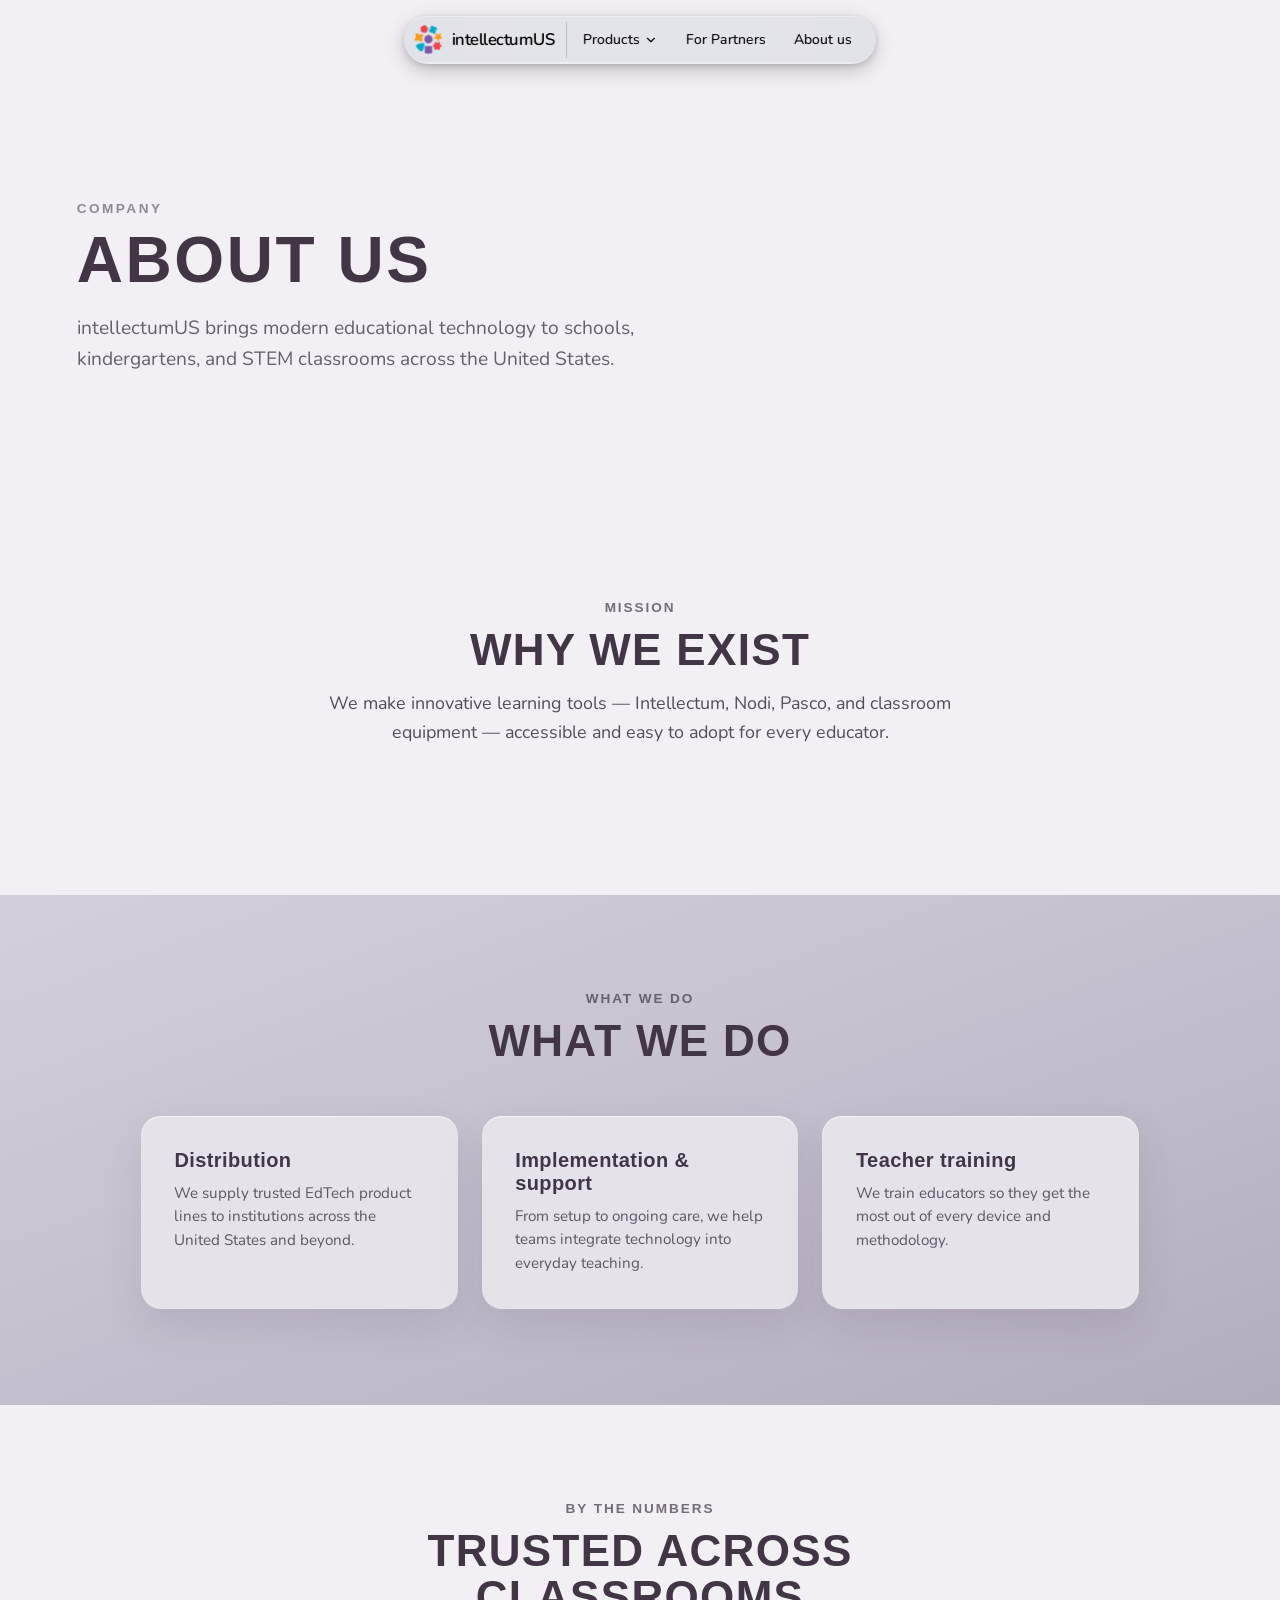
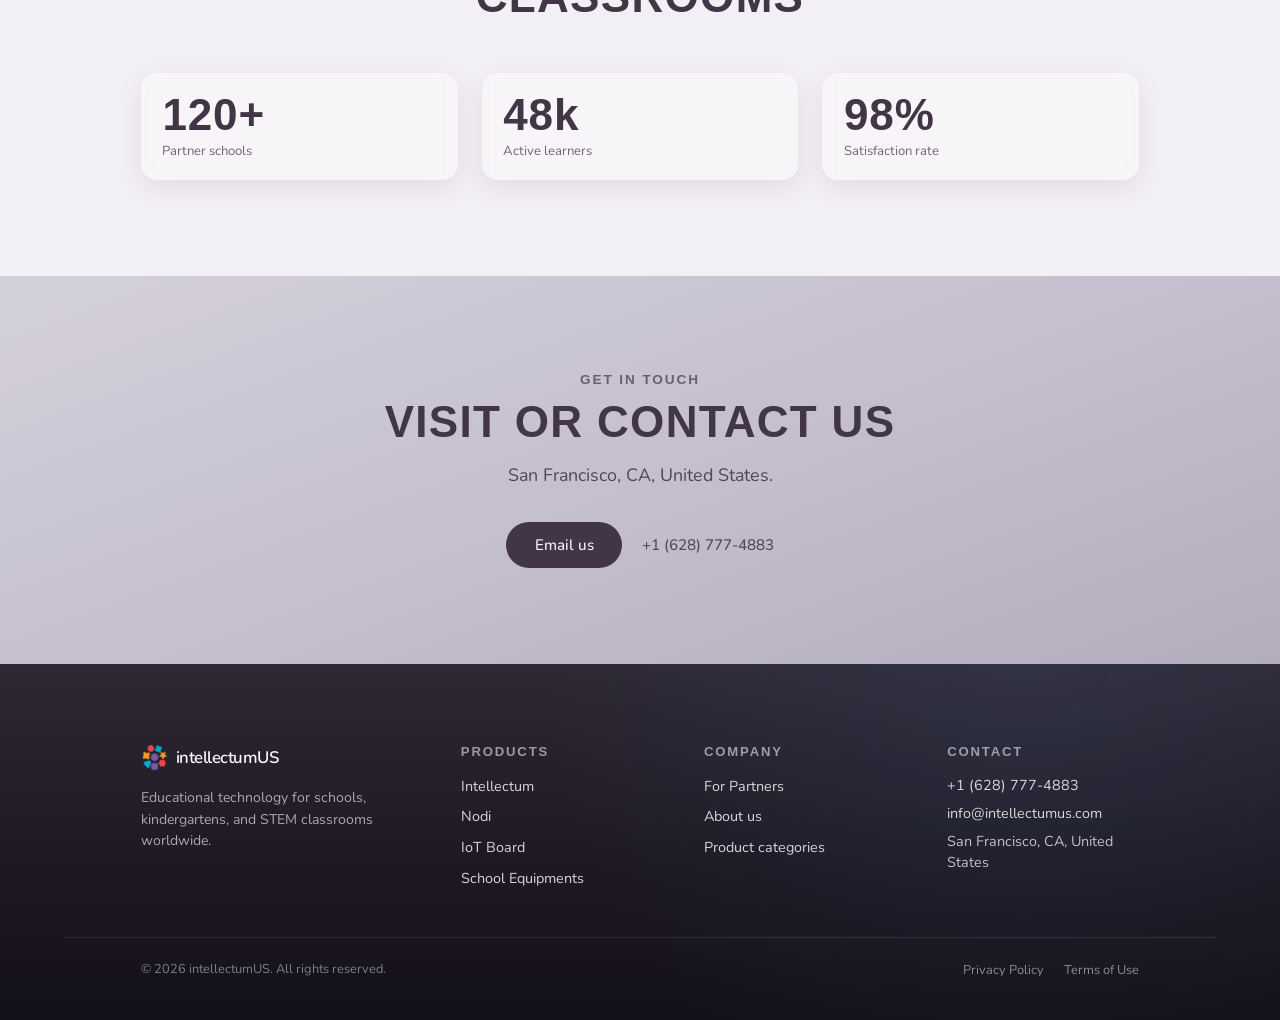
==== about.html @ 4d011e08 "Enhance navigation behavior and CSS styling across about and partners pages - Updated navigation mer" ====
﻿<!DOCTYPE html>
<html lang="en" data-page-title="page.title.about">
  <head>
    <meta charset="UTF-8" />
    <meta name="viewport" content="width=device-width, initial-scale=1.0" />
    <title>About us - intellectumUS</title>
    <meta
      name="description"
      content="About intellectumUS — our mission to bring innovative educational technology to schools, kindergartens, and STEM classrooms."
    />
    <link rel="canonical" href="https://www.intellectumus.com/about" />
    <meta property="og:type" content="website" />
    <meta property="og:title" content="About us - intellectumUS" />
    <meta property="og:url" content="https://www.intellectumus.com/about" />
    <meta
      property="og:description"
      content="About intellectumUS — our mission to bring innovative educational technology to schools, kindergartens, and STEM classrooms."
    />
    <meta property="og:site_name" content="intellectumUS" />
    <meta property="og:locale" content="en_US" />
    <meta property="og:image" content="https://intellectumus.com/assets/og/og-image.png" />
    <meta property="og:image:width" content="1200" />
    <meta property="og:image:height" content="630" />
    <meta property="og:image:alt" content="intellectumUS — Innovations in School Education" />
    <meta name="twitter:card" content="summary_large_image" />
    <meta name="twitter:title" content="About us - intellectumUS" />
    <meta
      name="twitter:description"
      content="About intellectumUS — our mission to bring innovative educational technology to schools, kindergartens, and STEM classrooms."
    />
    <meta name="twitter:image" content="https://intellectumus.com/assets/og/og-image.png" />
    <link rel="icon" href="assets/icon/intellectum-128.png" type="image/png" />
    <link rel="preconnect" href="https://fonts.googleapis.com" />
    <link rel="preconnect" href="https://fonts.gstatic.com" crossorigin />
    <link
      href="https://fonts.googleapis.com/css2?family=Poppins:ital,wght@0,400;0,500;0,600;0,700;1,500&family=Nunito:wght@400;500;600;700&family=Source+Serif+4:ital,wght@1,400;1,500&display=swap"
      rel="stylesheet"
    />
    <link rel="stylesheet" href="styles.css" />
  </head>
  <body class="bloom-page is-nav-merged">
    <div class="site-chrome" data-nav-merge="always">
      <a class="site-brand liquid-glass brand" href="/" aria-label="intellectumUS — Home">
        <span class="brand-mark" aria-hidden="true">
          <picture>
            <source srcset="assets/icon/intellectum-128.webp" type="image/webp" />
            <img src="assets/icon/intellectum-128.png" alt="" width="128" height="128" decoding="async" />
          </picture>
        </span>
        <span class="brand-text">intellectumUS</span>
      </a>
      <nav class="site-nav liquid-glass" aria-label="Site">
        <ul class="site-nav__list">
          <li class="site-nav__item site-nav__item--has-menu">
            <button
              class="site-nav__link site-nav__toggle"
              type="button"
              aria-expanded="false"
              aria-haspopup="true"
              data-scroll-href="/#bento-showcase"
            >
              <svg class="site-nav__icon" viewBox="0 0 24 24" fill="none" stroke="currentColor" stroke-width="2" stroke-linecap="round" stroke-linejoin="round" aria-hidden="true">
                <rect x="3" y="3" width="7" height="7" rx="1.5" />
                <rect x="14" y="3" width="7" height="7" rx="1.5" />
                <rect x="3" y="14" width="7" height="7" rx="1.5" />
                <rect x="14" y="14" width="7" height="7" rx="1.5" />
              </svg>
              <span data-i18n="nav.products">Products</span>
              <svg class="site-nav__caret" viewBox="0 0 24 24" fill="none" stroke="currentColor" stroke-width="2" stroke-linecap="round" stroke-linejoin="round" aria-hidden="true">
                <polyline points="6 9 12 15 18 9" />
              </svg>
            </button>
            <ul class="site-nav__dropdown liquid-glass">
              <li><a href="/#bento-showcase" data-i18n="nav.intellectum">Intellectum</a></li>
              <li><a href="/#bento-showcase" data-i18n="nav.nodi">Nodi</a></li>
              <li><a href="/#bento-showcase" data-i18n="nav.iot">IoT Board</a></li>
              <li><a href="/#bento-showcase" data-i18n="nav.equipment">School Equipments</a></li>
            </ul>
          </li>
          <li>
            <a class="site-nav__link" href="/partners" data-i18n-aria-label="nav.partners" aria-label="For Partners">
              <svg class="site-nav__icon" viewBox="0 0 24 24" fill="none" stroke="currentColor" stroke-width="2" stroke-linecap="round" stroke-linejoin="round" aria-hidden="true">
                <path d="M16 21v-2a4 4 0 0 0-8 0v2" />
                <circle cx="12" cy="7" r="4" />
                <path d="M3 21v-2a4 4 0 0 1 3-3.87" />
                <path d="M21 21v-2a4 4 0 0 0-3-3.87" />
              </svg>
              <span data-i18n="nav.partners">For Partners</span>
            </a>
          </li>
          <li>
            <a class="site-nav__link" href="/about" data-i18n-aria-label="nav.about" aria-label="About us">
              <svg class="site-nav__icon" viewBox="0 0 24 24" fill="none" stroke="currentColor" stroke-width="2" stroke-linecap="round" stroke-linejoin="round" aria-hidden="true">
                <circle cx="12" cy="12" r="9" />
                <path d="M12 16v-4" />
                <path d="M12 8h.01" />
              </svg>
              <span data-i18n="nav.about">About us</span>
            </a>
          </li>
        </ul>
      </nav>
    </div>

    <main class="inner-page">
      <section class="inner-page__hero" aria-labelledby="about-hero-title">
        <div class="inner-page__hero-inner">
          <p class="inner-page__eyebrow" data-i18n="about.hero.eyebrow">Company</p>
          <h1 class="inner-page__title" id="about-hero-title" data-i18n="about.hero.title">About us</h1>
          <p class="inner-page__lead" data-i18n="about.hero.lead">
            intellectumUS brings modern educational technology to schools, kindergartens, and
            STEM classrooms across the United States.
          </p>
        </div>
      </section>

      <section class="inner-section inner-section--mist" aria-labelledby="about-mission-title">
        <div class="inner-section__inner">
          <div class="inner-section__head">
            <p class="inner-section__eyebrow" data-i18n="about.mission.eyebrow">Mission</p>
            <h2 class="inner-section__title" id="about-mission-title" data-i18n="about.mission.title">Why we exist</h2>
            <p class="inner-section__lead" data-i18n="about.mission.lead">
              We make innovative learning tools — Intellectum, Nodi, Pasco, and classroom equipment —
              accessible and easy to adopt for every educator.
            </p>
          </div>
        </div>
      </section>

      <section class="inner-section inner-section--surface" aria-labelledby="about-do-title">
        <div class="inner-section__inner">
          <div class="inner-section__head">
            <p class="inner-section__eyebrow" data-i18n="about.do.eyebrow">What we do</p>
            <h2 class="inner-section__title" id="about-do-title" data-i18n="about.do.title">What we do</h2>
          </div>
          <div class="feature-grid">
            <article class="feature-card">
              <h3 class="feature-card__title" data-i18n="about.do.1.title">Distribution</h3>
              <p class="feature-card__text" data-i18n="about.do.1.text">
                We supply trusted EdTech product lines to institutions across the United States and beyond.
              </p>
            </article>
            <article class="feature-card">
              <h3 class="feature-card__title" data-i18n="about.do.2.title">Implementation &amp; support</h3>
              <p class="feature-card__text" data-i18n="about.do.2.text">
                From setup to ongoing care, we help teams integrate technology into everyday teaching.
              </p>
            </article>
            <article class="feature-card">
              <h3 class="feature-card__title" data-i18n="about.do.3.title">Teacher training</h3>
              <p class="feature-card__text" data-i18n="about.do.3.text">
                We train educators so they get the most out of every device and methodology.
              </p>
            </article>
          </div>
        </div>
      </section>

      <section class="inner-section inner-section--mist" aria-labelledby="about-stats-title">
        <div class="inner-section__inner">
          <div class="inner-section__head">
            <p class="inner-section__eyebrow" data-i18n="about.stats.eyebrow">By the numbers</p>
            <h2 class="inner-section__title" id="about-stats-title" data-i18n="about.stats.title">Trusted across classrooms</h2>
          </div>
          <div class="about-stats">
            <div class="land-stat">
              <span class="land-stat__value">120+</span>
              <span class="land-stat__label" data-i18n="land.teacher.stat1">Partner schools</span>
            </div>
            <div class="land-stat">
              <span class="land-stat__value">48k</span>
              <span class="land-stat__label" data-i18n="land.teacher.stat2">Active learners</span>
            </div>
            <div class="land-stat">
              <span class="land-stat__value">98%</span>
              <span class="land-stat__label" data-i18n="land.teacher.stat3">Satisfaction rate</span>
            </div>
          </div>
        </div>
      </section>

      <section class="inner-section inner-section--surface" aria-labelledby="about-contact-title">
        <div class="inner-section__inner">
          <div class="inner-cta">
            <p class="inner-section__eyebrow" data-i18n="about.contact.eyebrow">Get in touch</p>
            <h2 class="inner-section__title" id="about-contact-title" data-i18n="about.contact.title">Visit or contact us</h2>
            <p class="inner-section__lead" data-i18n="about.contact.lead">
              San Francisco, CA, United States.
            </p>
            <div class="inner-cta__actions">
              <a class="inner-cta__btn" href="mailto:info@intellectumus.com" data-i18n="about.contact.email">Email us</a>
              <a class="inner-cta__link" href="tel:+16287774883">+1 (628) 777-4883</a>
            </div>
          </div>
        </div>
      </section>
    </main>

    <footer class="site-footer" aria-labelledby="site-footer-title">
      <div class="site-footer__inner">
        <div class="site-footer__brand">
          <a class="site-footer__logo brand" href="/" aria-label="intellectumUS — Home">
            <span class="brand-mark" aria-hidden="true">
              <picture>
                <source srcset="assets/icon/intellectum-128.webp" type="image/webp" />
                <img src="assets/icon/intellectum-128.png" alt="" width="128" height="128" decoding="async" loading="lazy" />
              </picture>
            </span>
            <span class="brand-text">intellectumUS</span>
          </a>
          <p class="site-footer__tagline" data-i18n="footer.tagline">
            Educational technology for schools, kindergartens, and STEM classrooms worldwide.
          </p>
        </div>
        <nav class="site-footer__nav" aria-label="Footer products">
          <h2 class="site-footer__heading" id="site-footer-title" data-i18n="footer.products">Products</h2>
          <ul class="site-footer__list">
            <li><a href="/#bento-showcase" data-i18n="nav.intellectum">Intellectum</a></li>
            <li><a href="/#bento-showcase" data-i18n="nav.nodi">Nodi</a></li>
            <li><a href="/#bento-showcase" data-i18n="nav.iot">IoT Board</a></li>
            <li><a href="/#bento-showcase" data-i18n="nav.equipment">School Equipments</a></li>
          </ul>
        </nav>
        <nav class="site-footer__nav" aria-label="Footer company">
          <h2 class="site-footer__heading" data-i18n="footer.company">Company</h2>
          <ul class="site-footer__list">
            <li><a href="/partners" data-i18n="nav.partners">For Partners</a></li>
            <li><a href="/about" data-i18n="nav.about">About us</a></li>
            <li><a href="/#bento-showcase" data-i18n="footer.categories">Product categories</a></li>
          </ul>
        </nav>
        <div class="site-footer__contact">
          <h2 class="site-footer__heading" data-i18n="footer.contact">Contact</h2>
          <p class="site-footer__contact-line">
            <a href="tel:+16287774883">+1 (628) 777-4883</a>
          </p>
          <p class="site-footer__contact-line">
            <a href="mailto:info@intellectumus.com">info@intellectumus.com</a>
          </p>
          <p class="site-footer__contact-line" data-i18n="footer.location">
            San Francisco, CA, United States
          </p>
        </div>
      </div>
      <div class="site-footer__bar">
        <p class="site-footer__copyright" data-i18n="footer.copyright">© 2026 intellectumUS. All rights reserved.</p>
        <ul class="site-footer__legal">
          <li><a href="#" data-i18n="footer.privacy">Privacy Policy</a></li>
          <li><a href="#" data-i18n="footer.terms">Terms of Use</a></li>
        </ul>
      </div>
    </footer>

    <script defer src="js/i18n.js"></script>
    <script defer src="js/app.js"></script>
  </body>
</html>
---- styles.css ----
:root {
  /* Brand identity (from Intellectum logoguide) */
  --brand-primary: #3e4193;
  --brand-primary-600: #34376f;
  --brand-yellow: #fbbc1b;
  --brand-violet: #b56aff;
  --brand-red: #ff6a6b;
  --brand-blue: #16c0d7;
  /* Cera Round Pro / Blogger Sans are licensed; Poppins/Nunito are close web substitutes */
  --font-display: "Poppins", ui-sans-serif, system-ui, -apple-system, "Segoe UI", sans-serif;
  --font-body: "Nunito", "Poppins", ui-sans-serif, system-ui, -apple-system, "Segoe UI", sans-serif;
}

.bloom-page {
  --panel-edge-gap: clamp(2rem, 5vw, 4.5rem);
  --chrome-actions-reserve: 11rem;
  --video-overlay-strength: 0;
  --bloom-ink: #413546;
  --bloom-surface: #cac6d2;
  --bloom-mist: #f3f0f5;
  --radius: 1rem;
  --text-100: #ffffff;
  --text-80: rgba(255, 255, 255, 0.8);
  --text-60: rgba(255, 255, 255, 0.6);
  --text-50: rgba(255, 255, 255, 0.5);
  --bloom-accent: var(--brand-blue);
  --bloom-scrollbar-size: 6px;
  --bloom-scrollbar-track: rgba(255, 255, 255, 0.08);
  --bloom-scrollbar-thumb: rgba(255, 255, 255, 0.24);
  --bloom-scrollbar-thumb-hover: color-mix(in srgb, var(--bloom-accent) 55%, white);
  --bloom-scrollbar-thumb-active: color-mix(in srgb, var(--bloom-accent) 72%, white);
  --brand-logo-height: 2.25rem;
  --brand-logo-height-chrome: 1.95rem;
  --brand-logo-height-hero: 2.4rem;
  --brand-logo-height-footer: 1.7rem;
  --brand-logo-max-width: min(16rem, 52vw);

  margin: 0;
  min-height: 100vh;
  scroll-behavior: smooth;
  font-family: var(--font-body);
  font-weight: 400;
  color: var(--text-100);
  background: #000;
  overflow-x: hidden;
}

.bloom-page:has(.inner-actions) {
  --chrome-actions-reserve: 6.25rem;
}

.bloom-page:has(.inner-page) {
  --chrome-actions-reserve: 0;
}

.bloom-page *,
.bloom-page *::before,
.bloom-page *::after {
  box-sizing: border-box;
}

html.is-boot-loading .site-chrome,
html.is-boot-loading .hero-stage,
html.is-boot-loading .site-footer,
html.is-boot-loading .lead-form__select-menu {
  visibility: hidden;
}

.boot-screen {
  position: fixed;
  inset: 0;
  z-index: 10000;
  display: flex;
  flex-direction: column;
  align-items: center;
  justify-content: center;
  gap: 1.75rem;
  background: #000;
  opacity: 1;
  transition: opacity 0.4s ease;
}

.boot-screen[hidden] {
  display: none;
}

.boot-screen.is-leaving {
  opacity: 0;
}

.boot-screen__logo {
  width: auto;
  height: clamp(8.5rem, 32vw, 13rem);
  max-width: min(26rem, 92vw);
  animation: boot-logo-pulse 1.6s ease-in-out infinite;
}

.boot-screen__spinner {
  width: 38px;
  height: 38px;
  border-radius: 50%;
  border: 3px solid rgba(255, 255, 255, 0.16);
  border-top-color: var(--bloom-accent);
  animation: boot-spin 0.9s linear infinite;
}

@keyframes boot-spin {
  to {
    transform: rotate(360deg);
  }
}

@keyframes boot-logo-pulse {
  0%,
  100% {
    opacity: 0.7;
  }
  50% {
    opacity: 1;
  }
}

@media (prefers-reduced-motion: reduce) {
  .boot-screen {
    transition: none;
  }

  .boot-screen__logo,
  .boot-screen__spinner {
    animation: none;
  }
}

.hero-stage {
  position: relative;
  min-height: 100vh;
  min-height: 100dvh;
  isolation: isolate;
  background-color: #f4f4f6;
}

/* Hero visual is an art-directed <img> (video engine is disabled). Using a
   replaced element instead of a CSS background / canvas guarantees it always
   paints and lets us control framing per breakpoint via object-position. */
/* The .hero-stage wraps the whole page (legacy full-page background pattern),
   so the hero visual must be clamped to the first viewport instead of inset:0,
   otherwise object-fit:cover stretches it over the full document height and the
   product render collapses into a flat sliver. */
.hero-art {
  position: absolute;
  top: 0;
  left: 0;
  right: 0;
  height: 100vh;
  height: 100dvh;
  z-index: 0;
  display: block;
  pointer-events: none;
}

.hero-art__img {
  width: 100%;
  height: 100%;
  object-fit: cover;
  /* Keep the product cluster in the lower band; upper-left stays clear for brand lockup. */
  object-position: center bottom;
}

/* Tablet: keep the product cluster in the lower band. */
@media (min-width: 721px) and (max-width: 1023px) {
  .hero-art__img {
    object-position: center 85%;
  }
}

/* Mobile: portrait art — products in the lower band; lockup sits above. */
@media (max-width: 720px) {
  .hero-art {
    height: var(--hero-mobile-vh, 100svh);
    max-height: var(--hero-mobile-vh, 100svh);
    overflow: hidden;
  }

  .hero-stage__overlay {
    top: 0;
    left: 0;
    right: 0;
    bottom: auto;
    height: var(--hero-mobile-vh, 100svh);
    max-height: var(--hero-mobile-vh, 100svh);
  }

  .hero-art__img {
    object-position: center bottom;
  }
}

/* Video engine is disabled: hide the unused video layers and canvas so the
   <picture> is the single hero visual. */
.hero-stage .bg-video,
.hero-stage .bg-canvas {
  display: none !important;
}

/* Videos are kept off-screen and tiny so browsers (e.g. Yandex) do not
   treat them as a real player and never show a floating/PiP control.
   Their frames are painted onto .bg-canvas instead. */
.hero-stage .bg-video {
  position: absolute;
  top: 0;
  left: 0;
  width: 1px;
  height: 1px;
  opacity: 0;
  pointer-events: none;
  z-index: -1;
}

.hero-stage .bg-canvas {
  position: absolute;
  inset: 0;
  width: 100%;
  height: 100%;
  z-index: 1;
  pointer-events: none;
}


@media (hover: none) and (pointer: coarse) {
  .hero-stage .bg-video {
    inset: 0;
    width: 100%;
    height: 100%;
    object-fit: cover;
    opacity: 0;
    z-index: 1;
    transition: opacity 0.7s ease;
  }

  .hero-stage .bg-video.is-active {
    opacity: 1;
  }

  .hero-stage.is-image-background .bg-video {
    opacity: 0;
  }

  .hero-stage .bg-canvas {
    display: none;
  }
}

.hero-stage__overlay {
  position: absolute;
  inset: 0;
  z-index: 3;
  pointer-events: none;
  background: linear-gradient(
    180deg,
    rgba(4, 17, 12, calc(0.35 * var(--video-overlay-strength) / 100)) 0%,
    rgba(4, 17, 12, calc(0.12 * var(--video-overlay-strength) / 100)) 45%,
    rgba(4, 17, 12, calc(0.42 * var(--video-overlay-strength) / 100)) 100%
  );
}

/* First-screen stack: brand lockup + email CTA (bento follows below). */
.hero-intro {
  position: relative;
  z-index: 5;
}

/* ---------- Liquid glass tiers ---------- */
.liquid-glass {
  background: rgba(255, 255, 255, 0.01);
  background-blend-mode: luminosity;
  backdrop-filter: blur(4px);
  -webkit-backdrop-filter: blur(4px);
  border: none;
  box-shadow: inset 0 1px 1px rgba(255, 255, 255, 0.1);
  position: relative;
  overflow: hidden;
}

.liquid-glass::before {
  content: "";
  position: absolute;
  inset: 0;
  border-radius: inherit;
  padding: 1.4px;
  pointer-events: none;
  background: linear-gradient(
    180deg,
    rgba(255, 255, 255, 0.45) 0%,
    rgba(255, 255, 255, 0.15) 20%,
    transparent 40%,
    transparent 60%,
    rgba(255, 255, 255, 0.15) 80%,
    rgba(255, 255, 255, 0.45) 100%
  );
  -webkit-mask: linear-gradient(#000 0 0) content-box, linear-gradient(#000 0 0);
  mask: linear-gradient(#000 0 0) content-box, linear-gradient(#000 0 0);
  -webkit-mask-composite: xor;
  mask-composite: exclude;
}

.liquid-glass-strong {
  background: rgba(255, 255, 255, 0.01);
  background-blend-mode: luminosity;
  backdrop-filter: blur(50px);
  -webkit-backdrop-filter: blur(50px);
  border: none;
  box-shadow: 4px 4px 4px rgba(0, 0, 0, 0.05), inset 0 1px 1px rgba(255, 255, 255, 0.15);
  position: relative;
  overflow: hidden;
}

.liquid-glass-strong::before {
  content: "";
  position: absolute;
  inset: 0;
  border-radius: inherit;
  padding: 1.4px;
  pointer-events: none;
  background: linear-gradient(
    180deg,
    rgba(255, 255, 255, 0.5) 0%,
    rgba(255, 255, 255, 0.2) 20%,
    transparent 40%,
    transparent 60%,
    rgba(255, 255, 255, 0.2) 80%,
    rgba(255, 255, 255, 0.5) 100%
  );
  -webkit-mask: linear-gradient(#000 0 0) content-box, linear-gradient(#000 0 0);
  mask: linear-gradient(#000 0 0) content-box, linear-gradient(#000 0 0);
  -webkit-mask-composite: xor;
  mask-composite: exclude;
}

/* ---------- Layout ---------- */
.split {
  position: relative;
  z-index: 10;
  min-height: 100vh;
  min-height: 100dvh;
  box-sizing: border-box;
  display: grid;
  grid-template-columns: minmax(0, 1fr);
  /* Anchor copy to the upper band: the product render fills the lower 2/3 of
     the art, so keeping text/CTAs up top in the empty left zone avoids overlap. */
  align-items: start;
  gap: clamp(1rem, 4vw, 3rem);
  padding: clamp(5rem, 12vh, 8rem) var(--panel-edge-gap) calc(var(--panel-edge-gap) + 1rem);
}

/* Soft readability wash on the text side. The product render lives in the
   lower band of the image while the headline sits over the empty upper-left,
   so the wash stays light and fades out early to keep the products visible. */
.split::before {
  content: "";
  position: absolute;
  inset: 0;
  z-index: -1;
  pointer-events: none;
  background: linear-gradient(
    108deg,
    rgba(255, 255, 255, 0.18) 0%,
    rgba(255, 255, 255, 0.06) 24%,
    rgba(255, 255, 255, 0) 46%
  );
}

.hero-copy {
  grid-column: 1;
  align-self: start;
  min-width: 0;
  max-width: min(46rem, 56%);
  display: flex;
  flex-direction: column;
  gap: clamp(1.25rem, 3vh, 2.25rem);
  max-width: 44rem;
  min-width: 0;
}

.hero-brand {
  display: flex;
  align-items: center;
  gap: clamp(0.85rem, 2vw, 1.5rem);
}

.hero-brand__mark {
  flex: 0 0 auto;
  width: clamp(3.5rem, 7vw, 6.5rem);
  height: clamp(3.5rem, 7vw, 6.5rem);
  object-fit: contain;
}

.hero-brand__text {
  display: flex;
  flex-direction: column;
  gap: clamp(0.35rem, 1vh, 0.65rem);
  min-width: 0;
}

.hero-brand__name {
  margin: 0;
  padding: 0;
  font-family: var(--font-display);
  font-size: clamp(2.4rem, 5.5vw, 4.5rem);
  font-weight: 700;
  line-height: 1.02;
  letter-spacing: -0.02em;
  color: var(--hero-text-color, var(--brand-primary));
  text-wrap: balance;
  overflow-wrap: break-word;
  user-select: text;
}

.hero-brand__tagline {
  display: flex;
  flex-wrap: wrap;
  align-items: center;
  gap: 0.35em;
  margin: 0;
  padding: 0;
  font-family: var(--font-display);
  font-size: clamp(0.95rem, 1.6vw, 1.35rem);
  font-weight: 500;
  line-height: 1.35;
  letter-spacing: 0.01em;
  color: color-mix(in srgb, var(--hero-text-color, var(--brand-primary)) 72%, #ffffff);
}

.hero-brand__rule {
  flex: 0 0 auto;
  width: clamp(1.25rem, 2.5vw, 1.75rem);
  height: 2px;
  border-radius: 999px;
  background: color-mix(in srgb, var(--hero-text-color, var(--brand-primary)) 55%, transparent);
}

.split-headline {
  margin: 0;
  padding: 0;
  font-family: var(--font-display);
  font-size: clamp(2.25rem, 5.2vw, 4.25rem);
  font-weight: 700;
  line-height: 1.04;
  letter-spacing: -0.01em;
  color: var(--hero-text-color, #16183c);
  text-wrap: balance;
  overflow-wrap: break-word;
  user-select: text;
  text-shadow: 0 2px 18px color-mix(in srgb, #ffffff 55%, transparent);
}

.split-headline__line {
  display: block;
}

.hero-cta {
  display: flex;
  flex-wrap: wrap;
  gap: clamp(0.65rem, 1.5vw, 1rem);
}

.hero-btn {
  display: inline-flex;
  align-items: center;
  justify-content: center;
  min-height: 3rem;
  padding: 0.85rem 1.85rem;
  border-radius: 999px;
  font-family: var(--font-display);
  font-size: clamp(0.9rem, 1.1vw, 1rem);
  font-weight: 600;
  line-height: 1;
  text-decoration: none;
  white-space: nowrap;
  cursor: pointer;
  transition:
    transform 0.2s ease,
    background-color 0.2s ease,
    color 0.2s ease,
    box-shadow 0.2s ease;
}

.hero-btn--solid {
  background: var(--brand-primary);
  color: #fff;
  border: 1px solid var(--brand-primary);
  box-shadow: 0 14px 28px -16px var(--brand-primary);
}

.hero-btn--solid:hover {
  background: var(--brand-primary-600);
  border-color: var(--brand-primary-600);
  transform: translateY(-1px);
}

.hero-btn--ghost {
  background: rgba(255, 255, 255, 0.55);
  color: var(--brand-primary);
  border: 1px solid var(--brand-primary);
  backdrop-filter: blur(6px);
  -webkit-backdrop-filter: blur(6px);
}

.hero-btn--ghost:hover {
  background: #fff;
  transform: translateY(-1px);
}

/* ---------- Email CTA strip (below hero) ----------
   The lead form was lifted out of the hero into a full-width band so the hero
   text zone is no longer shared with the product render. */
.visually-hidden {
  position: absolute;
  width: 1px;
  height: 1px;
  padding: 0;
  margin: -1px;
  overflow: hidden;
  clip: rect(0, 0, 0, 0);
  white-space: nowrap;
  border: 0;
}

.email-cta {
  position: relative;
  z-index: 5;
  padding: clamp(1.75rem, 4.5vw, 3rem) var(--panel-edge-gap);
  background: linear-gradient(
    118deg,
    var(--brand-primary) 0%,
    var(--brand-primary-600, #2f3270) 58%,
    color-mix(in srgb, var(--brand-primary) 70%, #6f72d6) 100%
  );
}

.email-cta__inner {
  /* field tokens normally provided by .lead-form — set them directly so the
     band keeps a clean horizontal layout (the .lead-form class forces a column
     flow and clipping). */
  --lead-field-text: #16183c;
  --lead-field-placeholder: #707689;
  --lead-field-focus: var(--brand-yellow);
  color-scheme: light;
  accent-color: var(--brand-primary);
  max-width: 74rem;
  margin: 0 auto;
  padding: 0;
  display: flex;
  flex-direction: row;
  flex-wrap: wrap;
  align-items: center;
  justify-content: space-between;
  gap: clamp(1.1rem, 3.5vw, 2.75rem);
  overflow: visible;
}

.email-cta__copy {
  flex: 1 1 20rem;
  min-width: 0;
  color: #fff;
}

.email-cta__title {
  margin: 0 0 0.35rem;
  font-family: var(--font-display);
  font-size: clamp(1.35rem, 2.6vw, 2rem);
  font-weight: 700;
  line-height: 1.12;
  color: #fff;
}

.email-cta__lead {
  margin: 0;
  max-width: 42rem;
  font-size: clamp(0.92rem, 1.4vw, 1.05rem);
  line-height: 1.45;
  color: rgba(255, 255, 255, 0.85);
}

.email-cta__form {
  flex: 0 1 30rem;
  min-width: min(100%, 17rem);
  display: flex;
  align-items: stretch;
  gap: 0.6rem;
}

/* Honeypot field: hidden from users, used to catch bots. */
.lead-form__hp {
  position: absolute;
  left: -9999px;
  width: 1px;
  height: 1px;
  opacity: 0;
  pointer-events: none;
}

.email-cta__field {
  flex: 1 1 auto;
  min-width: 0;
}

.email-cta .lead-form__control {
  background: #fff;
  border: 1.5px solid rgba(255, 255, 255, 0.9);
  box-shadow: inset 0 1px 2px rgba(0, 0, 0, 0.06);
}

.email-cta .lead-form__control:focus-within {
  border-color: var(--brand-yellow);
  box-shadow: 0 0 0 3px color-mix(in srgb, var(--brand-yellow) 45%, transparent);
}

.email-cta .lead-form__field input {
  padding: 0.82rem 1.1rem;
}

.email-cta .lead-form__submit {
  width: auto;
  flex: 0 0 auto;
  white-space: nowrap;
  padding: 0.82rem 1.6rem;
  background: var(--brand-yellow);
  border-color: var(--brand-yellow);
  color: #16183c;
}

.email-cta .lead-form__submit:hover {
  background: #ffca3f;
  border-color: #ffca3f;
}

@media (max-width: 560px) {
  .email-cta__form {
    flex-direction: column;
    flex-basis: 100%;
    width: 100%;
  }

  .email-cta .lead-form__submit {
    width: 100%;
  }
}

.hero-panel {
  grid-column: 2;
  justify-self: end;
  align-self: start;
}

.hero-panel.left-content {
  width: 100%;
  max-width: 100%;
}

/* Tablet: narrower form column, slightly smaller headline so nothing collides
   with the centered product render. */
@media (min-width: 721px) and (max-width: 1023px) {
  .split {
    grid-template-columns: minmax(0, 1fr);
    gap: clamp(1rem, 3vw, 2rem);
    padding-top: clamp(5.5rem, 12vh, 7.5rem);
  }

  .hero-copy {
    max-width: min(32rem, 64%);
  }

  .hero-brand__name {
    font-size: clamp(2rem, 4.6vw, 3.25rem);
  }
}

.left-content {
  --left-glass-blur: 50px;
  --left-glass-backdrop-filter: blur(90px) saturate(212%) contrast(129%);
  --left-glass-shadow: 15;
  --panel-tint-color: #1a264c;
  --panel-dim-strength: 10;
  --lead-field-opacity: 64;
  --panel-text-color: #000000;
  --text-100: var(--panel-text-color);
  --text-80: color-mix(in srgb, var(--panel-text-color) 80%, transparent);
  --text-60: color-mix(in srgb, var(--panel-text-color) 60%, transparent);
  --text-50: color-mix(in srgb, var(--panel-text-color) 50%, transparent);
  position: relative;
  z-index: 2;
  flex: 0 0 auto;
  width: min(42vw, 32rem);
  max-width: min(42vw, 32rem);
  min-width: 0;
  display: flex;
  flex-direction: column;
  height: fit-content;
  max-height: calc(100dvh - 2 * var(--panel-edge-gap));
  overflow: hidden;
  border-radius: 1.5rem;
  padding: clamp(0.85rem, 3cqw, 1.75rem);
  color: var(--text-100);
  container-type: inline-size;
  container-name: bloom-panel;
  --lead-inline-pad: 0.2rem;
  --bloom-scrollbar-track: color-mix(in srgb, var(--panel-text-color) 7%, transparent);
  --bloom-scrollbar-thumb: color-mix(
    in srgb,
    var(--panel-text-color) 32%,
    rgba(255, 255, 255, 0.52)
  );
  --bloom-scrollbar-thumb-hover: color-mix(
    in srgb,
    var(--bloom-accent) 48%,
    var(--panel-text-color) 52%
  );
  --bloom-scrollbar-thumb-active: color-mix(
    in srgb,
    var(--bloom-accent) 62%,
    var(--panel-text-color) 38%
  );
}

.left-content svg {
  color: inherit;
}

.left-content.liquid-glass {
  backdrop-filter: var(--left-glass-backdrop-filter);
  -webkit-backdrop-filter: var(--left-glass-backdrop-filter);
  background: color-mix(
    in srgb,
    var(--panel-tint-color) calc(var(--panel-dim-strength) / 100 * 52%),
    transparent
  );
  background-blend-mode: normal;
  box-shadow:
    0 calc(var(--left-glass-shadow) * 0.4px) calc(var(--left-glass-shadow) * 1.25px)
      rgba(0, 0, 0, calc(0.12 + var(--left-glass-shadow) * 0.006)),
    0 calc(var(--left-glass-shadow) * 0.12px) calc(var(--left-glass-shadow) * 0.45px)
      rgba(0, 0, 0, calc(0.08 + var(--left-glass-shadow) * 0.004)),
    inset 0 1px 1px rgba(255, 255, 255, 0.1);
}

.left-content.liquid-glass::after {
  content: "";
  position: absolute;
  inset: 0;
  border-radius: inherit;
  pointer-events: none;
  z-index: 0;
  background: color-mix(
    in srgb,
    var(--panel-tint-color) calc(var(--panel-dim-strength) / 100 * 22%),
    transparent
  );
}

.left-content.liquid-glass > * {
  position: relative;
  z-index: 1;
}

.glass-tuner {
  margin-top: auto;
  flex: 1 1 auto;
  min-height: 0;
  max-width: 100%;
  padding: 0.65rem 0.85rem;
  border-radius: 1rem;
  display: flex;
  flex-direction: column;
  gap: 0.45rem;
  overflow-y: auto;
}

.glass-tuner__control {
  min-width: 0;
}

.glass-tuner__label {
  display: block;
  margin-bottom: 0.3rem;
  font-size: clamp(0.62rem, 2.5cqw, 0.72rem);
  font-weight: 500;
  letter-spacing: 0.06em;
  text-transform: uppercase;
  color: var(--text-60);
  overflow-wrap: anywhere;
}

.glass-tuner__row {
  display: flex;
  align-items: center;
  gap: 0.65rem;
}

.glass-tuner__range {
  flex: 1;
  min-width: 0;
  height: 4px;
  appearance: none;
  -webkit-appearance: none;
  border-radius: 999px;
  background: rgba(255, 255, 255, 0.2);
  cursor: pointer;
}

.glass-tuner__range::-webkit-slider-thumb {
  width: 14px;
  height: 14px;
  appearance: none;
  -webkit-appearance: none;
  border: 0;
  border-radius: 50%;
  background: var(--text-100);
  box-shadow: 0 0 0 2px rgba(255, 255, 255, 0.25);
}

.glass-tuner__range::-moz-range-thumb {
  width: 14px;
  height: 14px;
  border: 0;
  border-radius: 50%;
  background: var(--text-100);
  box-shadow: 0 0 0 2px rgba(255, 255, 255, 0.25);
}

.glass-tuner__value {
  flex: 0 0 auto;
  min-width: 2.5rem;
  font-size: clamp(0.7rem, 2.8cqw, 0.8rem);
  font-variant-numeric: tabular-nums;
  color: var(--text-80);
  text-align: right;
}

.glass-tuner__save {
  align-self: flex-start;
  padding: 0.4rem 0.75rem;
  border: 0;
  border-radius: 999px;
  background: rgba(255, 255, 255, 0.12);
  color: var(--text-100);
  font-family: inherit;
  font-size: 0.72rem;
  font-weight: 500;
  letter-spacing: 0.04em;
  cursor: pointer;
  transition: background 0.2s ease, transform 0.2s ease;
}

.glass-tuner__save:hover {
  background: rgba(255, 255, 255, 0.2);
}

.glass-tuner__save.is-saved {
  background: rgba(120, 220, 160, 0.35);
}

.glass-tuner__select {
  width: 100%;
  padding: 0.45rem 0.55rem;
  border: 1px solid rgba(255, 255, 255, 0.2);
  border-radius: 0.5rem;
  background: rgba(0, 0, 0, 0.2);
  color: inherit;
  font-family: inherit;
  font-size: 0.8rem;
  cursor: pointer;
}

.glass-tuner__color-input {
  width: 2.5rem;
  height: 2.5rem;
  flex-shrink: 0;
  padding: 0;
  border: 0;
  border-radius: 0.5rem;
  background: transparent;
  cursor: pointer;
}

.glass-tuner__color-input::-webkit-color-swatch-wrapper {
  padding: 0;
}

.glass-tuner__color-input::-webkit-color-swatch {
  border: 1px solid rgba(255, 255, 255, 0.35);
  border-radius: 0.4rem;
}

.glass-tuner__hex {
  flex: 1;
  min-width: 0;
  padding: 0.4rem 0.55rem;
  border: 1px solid rgba(255, 255, 255, 0.2);
  border-radius: 0.5rem;
  background: rgba(0, 0, 0, 0.2);
  color: var(--text-100);
  font-family: inherit;
  font-size: 0.8rem;
  font-variant-numeric: tabular-nums;
  text-transform: uppercase;
}

.glass-tuner__hex:focus,
.glass-tuner__hex:focus-visible,
.glass-tuner__hex:active {
  outline: none;
  border-color: #ff8a2a;
  box-shadow: 0 0 0 2px rgba(255, 138, 42, 0.28);
}

/* ---------- Top nav ---------- */
.brand {
  display: inline-flex;
  align-items: center;
  gap: 0.5rem;
  min-width: 0;
  text-decoration: none;
  color: var(--text-100);
}

.brand-mark {
  width: auto;
  height: auto;
  flex-shrink: 0;
  display: inline-flex;
  align-items: center;
  justify-content: flex-start;
}

.brand-mark svg,
.brand-mark img {
  width: auto;
  height: var(--brand-logo-height);
  max-width: var(--brand-logo-max-width);
  display: block;
}

.brand-mark picture,
.hero-brand picture {
  display: contents;
}

.brand-text {
  display: inline-block;
  font-size: clamp(1.05rem, 5cqw, 1.35rem);
  font-weight: 600;
  letter-spacing: -0.03em;
  white-space: nowrap;
}

.menu-pill {
  display: inline-flex;
  align-items: center;
  gap: 0.5rem;
  flex-shrink: 0;
  padding: 0.5rem 0.85rem;
  border-radius: 999px;
  color: var(--text-100);
  font-size: clamp(0.8rem, 3.5cqw, 0.95rem);
  cursor: pointer;
  transition: transform 0.2s ease;
}

.menu-pill svg {
  width: 18px;
  height: 18px;
}

.nav-menu-wrap {
  position: relative;
  z-index: 1;
  flex-shrink: 0;
}

.nav-menu {
  position: absolute;
  top: calc(100% + 0.5rem);
  right: 0;
  z-index: 50;
  pointer-events: auto;
  display: flex;
  flex-direction: column;
  gap: 0.65rem;
  min-width: min(17.5rem, calc(100vw - 2rem));
  max-width: min(22rem, calc(100vw - 2rem));
  min-height: 0;
  padding: 0.85rem;
  border-radius: 1rem;
  box-shadow: 0 12px 40px rgba(0, 0, 0, 0.35);
}

.nav-menu.liquid-glass {
  /* Stronger panel to separate from busy background */
  backdrop-filter: blur(34px) saturate(150%) contrast(112%);
  -webkit-backdrop-filter: blur(34px) saturate(150%) contrast(112%);
  background: rgba(30, 42, 74, 0.82);
  border: 1px solid rgba(214, 231, 255, 0.34);
  color: #eef5ff;
}

.nav-menu.liquid-glass::after {
  content: "";
  position: absolute;
  inset: 0;
  border-radius: inherit;
  pointer-events: none;
  z-index: 0;
  background: linear-gradient(
    180deg,
    rgba(255, 255, 255, 0.1) 0%,
    rgba(6, 12, 28, 0.34) 100%
  );
}

.nav-menu.liquid-glass > * {
  position: relative;
  z-index: 1;
}

.nav-menu[hidden] {
  display: none;
}

.nav-menu__bar {
  display: flex;
  justify-content: flex-end;
  flex-shrink: 0;
  margin: -0.15rem -0.15rem 0;
}

.nav-menu__close {
  display: inline-flex;
  align-items: center;
  justify-content: center;
  width: 2rem;
  height: 2rem;
  padding: 0;
  border: none;
  border-radius: 999px;
  background: rgba(255, 255, 255, 0.1);
  color: inherit;
  cursor: pointer;
  transition: background-color 0.2s ease;
}

.nav-menu__close svg {
  width: 1.05rem;
  height: 1.05rem;
}

.nav-menu__close:hover {
  background: rgba(255, 255, 255, 0.18);
}

.nav-menu__cta {
  width: 100%;
  justify-content: center;
}

.nav-menu__tuner {
  display: flex;
  flex-direction: column;
  gap: 0.5rem;
  padding-top: 0.35rem;
  border-top: 1px solid rgba(255, 255, 255, 0.12);
}

.nav-menu .glass-tuner {
  margin-top: 0;
  flex: 0 0 auto;
  max-height: none;
  overflow: visible;
  padding: 0.5rem 0 0;
  border-radius: 0;
  border-top: 1px solid rgba(255, 255, 255, 0.12);
  background: transparent;
  box-shadow: none;
}

.nav-menu .glass-tuner__label {
  color: rgba(231, 241, 255, 0.86);
}

.nav-menu .glass-tuner__value {
  color: rgba(238, 246, 255, 0.9);
}

.nav-menu .glass-tuner__select,
.nav-menu .glass-tuner__hex {
  background: rgba(8, 14, 34, 0.42);
  border-color: rgba(214, 231, 255, 0.28);
}

.nav-menu .glass-tuner::before {
  display: none;
}

/* ---------- Site scrollbars (panel + form overlays) ---------- */
.left-content .lead-form__body,
.left-content .glass-tuner,
.lead-form__select-menu .lead-form__select-list {
  overscroll-behavior: contain;
  -webkit-overflow-scrolling: touch;
  scrollbar-gutter: stable;
  scrollbar-width: thin;
  scrollbar-color: var(--bloom-scrollbar-thumb) var(--bloom-scrollbar-track);
}

.left-content .lead-form__body::-webkit-scrollbar,
.left-content .glass-tuner::-webkit-scrollbar,
.lead-form__select-menu .lead-form__select-list::-webkit-scrollbar {
  width: var(--bloom-scrollbar-size);
  height: var(--bloom-scrollbar-size);
}

.left-content .lead-form__body::-webkit-scrollbar-track,
.left-content .glass-tuner::-webkit-scrollbar-track,
.lead-form__select-menu .lead-form__select-list::-webkit-scrollbar-track {
  background: var(--bloom-scrollbar-track);
  border-radius: 999px;
  margin: 3px 0;
}

.left-content .lead-form__body::-webkit-scrollbar-thumb,
.left-content .glass-tuner::-webkit-scrollbar-thumb,
.lead-form__select-menu .lead-form__select-list::-webkit-scrollbar-thumb {
  background: linear-gradient(
    180deg,
    color-mix(in srgb, var(--bloom-scrollbar-thumb) 88%, white) 0%,
    var(--bloom-scrollbar-thumb) 100%
  );
  border-radius: 999px;
  border: 1px solid color-mix(in srgb, var(--bloom-scrollbar-thumb) 55%, white);
  box-shadow: inset 0 1px 0 rgba(255, 255, 255, 0.35);
}

.left-content .lead-form__body::-webkit-scrollbar-thumb:hover,
.left-content .glass-tuner::-webkit-scrollbar-thumb:hover,
.lead-form__select-menu .lead-form__select-list::-webkit-scrollbar-thumb:hover {
  background: var(--bloom-scrollbar-thumb-hover);
  border-color: color-mix(in srgb, var(--bloom-scrollbar-thumb-hover) 60%, white);
}

.left-content .lead-form__body::-webkit-scrollbar-thumb:active,
.left-content .glass-tuner::-webkit-scrollbar-thumb:active,
.lead-form__select-menu .lead-form__select-list::-webkit-scrollbar-thumb:active {
  background: var(--bloom-scrollbar-thumb-active);
}

.left-content .lead-form__body::-webkit-scrollbar-corner,
.left-content .glass-tuner::-webkit-scrollbar-corner,
.lead-form__select-menu .lead-form__select-list::-webkit-scrollbar-corner {
  background: transparent;
}

/* ---------- Lead form ---------- */
.lead-form {
  --lead-field-text: var(--text-100);
  --lead-field-placeholder: var(--text-50);
  --lead-field-glow: rgba(255, 255, 255, 0.55);
  --lead-field-glow-ring: rgba(255, 255, 255, 0.28);
  --lead-field-glow-halo: rgba(255, 255, 255, 0.14);
  --lead-field-focus: var(--brand-blue);
  --lead-field-focus-ring: color-mix(in srgb, var(--brand-blue) 55%, transparent);
  --lead-field-focus-halo: color-mix(in srgb, var(--brand-blue) 38%, transparent);
  --lead-field-glass-blur: 5px;
  --lead-select-menu-blur: 30px;
  --lead-select-menu-bg: color-mix(in srgb, var(--panel-tint-color, #cac6d2) 16%, rgba(255, 255, 255, 0.97));
  --lead-select-menu-text: var(--panel-text-color, #343232);
  margin-top: 0.6rem;
  padding: 0.15rem var(--lead-inline-pad) 0;
  display: flex;
  flex-direction: column;
  gap: 0.65rem;
  flex: 1 1 auto;
  min-height: 0;
  overflow: hidden;
  color-scheme: light;
  accent-color: var(--lead-field-focus);
}

.lead-form h1.lead-form__title {
  margin: 0;
  font-size: clamp(1.8rem, 7.2cqw, 2.5rem);
  line-height: 0.96;
  letter-spacing: -0.04em;
  color: var(--text-100);
}

.lead-form__lead {
  margin: 0;
  color: var(--text-80);
  font-size: clamp(0.82rem, 3.1cqw, 0.95rem);
  line-height: 1.5;
}

.lead-form__body {
  display: flex;
  flex-direction: column;
  gap: 0.7rem;
  flex: 1 1 auto;
  min-height: 0;
  overflow-y: auto;
}

.lead-form__grid {
  display: grid;
  grid-template-columns: 1fr 1fr;
  gap: 0.7rem;
}

.lead-form__field {
  display: block;
}

.lead-form__reason legend {
  flex: 1 1 100%;
  font-size: 0.78rem;
  font-weight: 600;
  color: color-mix(in srgb, var(--text-100) 86%, #eaf2ff 14%);
}

.lead-form__control {
  display: block;
  border-radius: 999px;
  transition: box-shadow 0.2s ease, border-color 0.2s ease, transform 0.2s ease;
}

.lead-form__control--area {
  border-radius: 1rem;
}

.lead-form__field--select {
  position: relative;
  z-index: 0;
}

.lead-form__select-label {
  display: block;
}

.lead-form__field--select:has(.lead-form__select.is-open) {
  z-index: 35;
}

.lead-form__control.liquid-glass > .lead-form__select {
  position: relative;
  z-index: 1;
  display: block;
  width: 100%;
}

.lead-form__select {
  display: block;
  width: 100%;
}

.lead-form__select-trigger {
  display: flex;
  align-items: center;
  justify-content: space-between;
  gap: 0.5rem;
  width: 100%;
  border: 0;
  border-radius: inherit;
  background: transparent;
  color: var(--lead-field-text);
  font-family: inherit;
  font-size: 0.92rem;
  padding: 0.62rem 0.85rem;
  padding-right: 2.2rem;
  cursor: pointer;
  text-align: left;
  box-sizing: border-box;
  position: relative;
  z-index: 1;
}

.lead-form__select-value {
  min-width: 0;
  overflow: hidden;
  text-overflow: ellipsis;
  white-space: nowrap;
}

.lead-form__select-caret {
  position: absolute;
  right: 0.85rem;
  top: 50%;
  transform: translateY(-50%);
  flex-shrink: 0;
  width: 14px;
  height: 14px;
  opacity: 0.75;
  pointer-events: none;
  transition: transform 0.2s ease;
}

.lead-form__select.is-open .lead-form__select-caret {
  transform: translateY(-50%) rotate(180deg);
}

.lead-form__select-menu[hidden] {
  display: none !important;
}

.lead-form__select-menu {
  position: fixed;
  top: 0;
  left: 0;
  width: auto;
  right: auto;
  z-index: 10000;
  display: flex;
  flex-direction: column;
  gap: 0.35rem;
  margin: 0;
  padding: 0.4rem;
  border-radius: 1rem;
  color: var(--lead-select-menu-text);
  max-height: min(16rem, 44vh);
  overflow: hidden;
  isolation: isolate;
  backdrop-filter: blur(var(--lead-select-menu-blur)) saturate(118%);
  -webkit-backdrop-filter: blur(var(--lead-select-menu-blur)) saturate(118%);
  background-color: var(--lead-select-menu-bg);
  background-image: linear-gradient(
    180deg,
    rgba(255, 255, 255, 0.55) 0%,
    rgba(255, 255, 255, 0.2) 100%
  );
  border: 1.5px solid var(--lead-field-glow);
  box-shadow:
    inset 0 1px 2px rgba(255, 255, 255, 0.65),
    0 0 0 1px var(--lead-field-glow-ring),
    0 12px 28px rgba(0, 0, 0, 0.14);
  opacity: 0;
  visibility: hidden;
  pointer-events: none;
  transform: translateY(-0.35rem) scale(0.98);
  transform-origin: top center;
  transition:
    opacity 0.2s ease,
    transform 0.2s ease,
    visibility 0.2s ease;
}

.lead-form__select-menu.is-menu-open {
  position: fixed !important;
  margin: 0 !important;
  inset: auto;
}

.lead-form__select-menu:not([hidden]) {
  opacity: 1;
  visibility: visible;
  pointer-events: auto;
  transform: translateY(0) scale(1);
}

.lead-form__field--select.is-select-open .lead-form__control.liquid-glass,
.lead-form__field--select:has(.lead-form__select.is-open) .lead-form__control.liquid-glass {
  border-color: color-mix(in srgb, var(--lead-field-focus) 78%, white);
  box-shadow:
    inset 0 1px 1px rgba(255, 255, 255, 0.16),
    0 0 0 1px var(--lead-field-focus-ring),
    0 0 16px var(--lead-field-focus-halo);
}

.lead-form:has(.lead-form__select.is-open),
.lead-form:has(.lead-form__field--select.is-select-open) {
  position: relative;
  z-index: 40;
}

.lead-form__select-search {
  flex-shrink: 0;
  width: 100%;
  border: 1px solid color-mix(in srgb, var(--lead-field-glow-ring) 65%, transparent);
  border-radius: 0.65rem;
  background: rgba(255, 255, 255, 0.72);
  color: var(--lead-select-menu-text);
  font-family: inherit;
  font-size: 0.88rem;
  padding: 0.5rem 0.7rem;
  box-sizing: border-box;
}

.lead-form__select-search::placeholder {
  color: var(--lead-field-placeholder);
}

.lead-form__select-search:focus {
  outline: none;
  border-color: color-mix(in srgb, var(--lead-field-focus) 70%, white);
  box-shadow: 0 0 0 2px var(--lead-field-focus-ring);
}

.lead-form__select-search::-webkit-search-cancel-button {
  -webkit-appearance: none;
  width: 0.9rem;
  height: 0.9rem;
  margin-left: 0.25rem;
  border-radius: 50%;
  cursor: pointer;
  background: color-mix(in srgb, var(--lead-select-menu-text) 22%, transparent)
    url("data:image/svg+xml,%3Csvg xmlns='http://www.w3.org/2000/svg' viewBox='0 0 24 24' fill='none' stroke='%23413546' stroke-width='2.25' stroke-linecap='round'%3E%3Cpath d='M18 6L6 18M6 6l12 12'/%3E%3C/svg%3E")
    center / 0.55rem no-repeat;
  transition: background-color 0.15s ease, transform 0.15s ease;
}

.lead-form__select-search::-webkit-search-cancel-button:hover {
  background-color: color-mix(in srgb, var(--lead-field-focus) 28%, rgba(255, 255, 255, 0.88));
  transform: scale(1.05);
}

.lead-form__select-list {
  flex: 1 1 auto;
  min-height: 0;
  margin: 0;
  padding: 0;
  list-style: none;
  overflow-x: hidden;
  overflow-y: auto;
}

.lead-form__select-list li {
  position: relative;
  z-index: 1;
  padding: 0.52rem 0.75rem;
  border-radius: 0.65rem;
  font-size: 0.88rem;
  font-weight: 500;
  color: var(--lead-select-menu-text);
  cursor: pointer;
  transition: background-color 0.15s ease, color 0.15s ease;
}

.lead-form__select-list li[hidden] {
  display: none;
}

.lead-form__select-list li:hover,
.lead-form__select-list li[aria-selected="true"] {
  background: color-mix(in srgb, var(--lead-field-focus) 24%, rgba(255, 255, 255, 0.88));
  color: var(--lead-select-menu-text);
}

.lead-form__select-list li:focus-visible {
  outline: 2px solid var(--lead-field-focus-ring);
  outline-offset: 1px;
}

.lead-form__select-empty {
  margin: 0;
  padding: 0.45rem 0.7rem 0.55rem;
  font-size: 0.82rem;
  font-weight: 500;
  color: var(--lead-field-placeholder);
  text-align: center;
  letter-spacing: 0.01em;
}

.lead-form__select-native {
  position: absolute;
  width: 1px;
  height: 1px;
  margin: -1px;
  padding: 0;
  border: 0;
  clip: rect(0, 0, 0, 0);
  overflow: hidden;
  white-space: nowrap;
}

.lead-form__control.liquid-glass {
  background: rgba(255, 255, 255, calc(0.01 + var(--lead-field-opacity) * 0.0008));
  backdrop-filter: blur(var(--lead-field-glass-blur)) saturate(112%);
  -webkit-backdrop-filter: blur(var(--lead-field-glass-blur)) saturate(112%);
  border: 1.5px solid var(--lead-field-glow);
  box-shadow:
    inset 0 1px 1px rgba(255, 255, 255, 0.22),
    0 0 0 1px var(--lead-field-glow-ring),
    0 0 14px var(--lead-field-glow-halo);
}

.lead-form__control.liquid-glass::before {
  opacity: 0.5;
}

.lead-form__control.liquid-glass:focus-within {
  border-color: color-mix(in srgb, var(--lead-field-focus) 78%, white);
  box-shadow:
    inset 0 1px 1px rgba(255, 255, 255, 0.16),
    0 0 0 1px var(--lead-field-focus-ring),
    0 0 16px var(--lead-field-focus-halo);
}

.lead-form__field input,
.lead-form__field textarea {
  display: block;
  width: 100%;
  border: 0;
  border-radius: inherit;
  background: transparent;
  color: var(--lead-field-text);
  font-family: inherit;
  font-size: 0.92rem;
  padding: 0.62rem 0.85rem;
  box-sizing: border-box;
  transition: color 0.2s ease;
  backdrop-filter: none;
  -webkit-backdrop-filter: none;
  box-shadow: none;
}

.lead-form__field textarea {
  min-height: 5.4rem;
  resize: vertical;
}

.lead-form__field input::placeholder,
.lead-form__field textarea::placeholder {
  color: var(--lead-field-placeholder);
}

.lead-form__field input:focus,
.lead-form__field textarea:focus,
.lead-form__select-trigger:focus-visible {
  outline: none;
}

.lead-form__reason {
  margin: 0;
  padding: 0;
  border: 0;
  display: flex;
  flex-wrap: wrap;
  align-items: center;
  gap: 0.55rem 0.85rem;
}

.lead-form__reason label {
  display: inline-flex;
  align-items: center;
  gap: 0.35rem;
  font-size: 0.84rem;
  color: var(--text-80);
  white-space: nowrap;
}

.lead-form__reason input[type="radio"] {
  accent-color: color-mix(in srgb, var(--panel-text-color) 42%, #8cd4ff);
}

.lead-form__actions {
  flex-shrink: 0;
  width: 100%;
  box-sizing: border-box;
  margin: 0;
  padding: 0.7rem var(--lead-inline-pad) 0.1rem;
  position: relative;
  z-index: 1;
}

.lead-form__submit {
  width: 100%;
  border: 1px solid var(--brand-primary);
  border-radius: 999px;
  background: var(--brand-primary);
  color: #fff;
  font-family: inherit;
  font-size: 0.92rem;
  font-weight: 600;
  padding: 0.72rem 0.95rem;
  cursor: pointer;
  transition: background-color 0.2s ease, border-color 0.2s ease, color 0.2s ease, box-shadow 0.2s ease;
}

.lead-form__submit:hover {
  background: var(--brand-primary-600);
  border-color: var(--brand-primary-600);
}

.lead-form__submit:active:not(.is-error) {
  transform: translateY(1px);
}

.lead-form__toast {
  position: fixed;
  z-index: 10000;
  display: inline-flex;
  align-items: center;
  gap: 0.65rem;
  padding: 0.7rem 1rem 0.7rem 0.72rem;
  border-radius: 14px;
  font-family: inherit;
  font-size: 0.875rem;
  font-weight: 600;
  line-height: 1.3;
  color: #20243a;
  background: rgba(255, 255, 255, 0.82);
  -webkit-backdrop-filter: blur(18px) saturate(150%);
  backdrop-filter: blur(18px) saturate(150%);
  border: 1px solid rgba(255, 255, 255, 0.7);
  box-shadow:
    0 22px 48px -18px rgba(31, 38, 73, 0.4),
    0 8px 18px -10px rgba(31, 38, 73, 0.25),
    inset 0 1px 0 rgba(255, 255, 255, 0.6);
  opacity: 0;
  pointer-events: none;
  transform: translateY(-8px) scale(0.97);
  transform-origin: top center;
  transition:
    opacity 0.35s cubic-bezier(0.22, 1, 0.36, 1),
    transform 0.35s cubic-bezier(0.22, 1, 0.36, 1);
  max-width: min(92vw, 23rem);
}

.lead-form__toast.is-visible {
  opacity: 1;
  transform: translateY(0) scale(1);
}

.lead-form__toast-icon {
  flex: 0 0 auto;
  display: inline-grid;
  place-items: center;
  width: 1.55rem;
  height: 1.55rem;
  font-size: 0.82rem;
  font-weight: 800;
  border-radius: 999px;
  color: #ffffff;
  background: linear-gradient(135deg, #34d399, #059669);
  box-shadow: 0 3px 10px -2px rgba(5, 150, 105, 0.55);
}

.lead-form__toast-text {
  white-space: normal;
}

.lead-form__toast--error {
  color: #20243a;
}

.lead-form__toast--error .lead-form__toast-icon {
  background: linear-gradient(135deg, #fb7185, #e11d48);
  box-shadow: 0 3px 10px -2px rgba(225, 29, 72, 0.55);
}

@media (prefers-color-scheme: dark) {
  .lead-form__toast {
    color: #f3f4f8;
    background: rgba(28, 30, 44, 0.82);
    border-color: rgba(255, 255, 255, 0.12);
    box-shadow:
      0 22px 48px -18px rgba(0, 0, 0, 0.6),
      0 8px 18px -10px rgba(0, 0, 0, 0.45),
      inset 0 1px 0 rgba(255, 255, 255, 0.08);
  }

  .lead-form__toast--error {
    color: #f3f4f8;
  }
}

@keyframes lead-form-submit-shake {
  0%,
  100% {
    transform: translateX(0);
  }

  12% {
    transform: translateX(-6px);
  }

  24% {
    transform: translateX(5px);
  }

  36% {
    transform: translateX(-4px);
  }

  48% {
    transform: translateX(4px);
  }

  60% {
    transform: translateX(-2px);
  }

  72% {
    transform: translateX(2px);
  }

  84% {
    transform: translateX(-1px);
  }
}

@keyframes lead-form-submit-error-flash {
  0%,
  100% {
    background-color: #0a0a0a;
    border-color: #0a0a0a;
    box-shadow: none;
  }

  20%,
  55% {
    background-color: #2a1212;
    border-color: #e04a4a;
    box-shadow: inset 0 0 0 2px rgba(224, 74, 74, 0.45);
  }
}

.lead-form__submit.is-error {
  animation:
    lead-form-submit-shake 0.62s cubic-bezier(0.36, 0.07, 0.19, 0.97),
    lead-form-submit-error-flash 0.62s ease-in-out;
}

@media (max-width: 720px) {
  .lead-form__grid {
    grid-template-columns: 1fr;
  }
}

.left-content h1 {
  margin: 0;
  max-width: 100%;
  font-size: clamp(1.35rem, 9cqw, 2.75rem);
  line-height: 1.08;
  font-weight: 500;
  letter-spacing: -0.05em;
  color: var(--text-100);
  overflow-wrap: anywhere;
  word-break: break-word;
}

.bloom-page h1 em,
.bloom-page h2 em,
.bloom-page h3 em {
  font-family: "Source Serif 4", Georgia, serif;
  font-style: italic;
  font-weight: 500;
  color: var(--text-80);
}

.cta {
  display: inline-flex;
  align-items: center;
  justify-content: center;
  gap: 0.5rem;
  max-width: 100%;
  padding: 0.6rem 0.6rem 0.6rem 1.1rem;
  border-radius: 999px;
  color: var(--text-100);
  font-size: clamp(0.8rem, 3.8cqw, 1rem);
  font-weight: 500;
  cursor: pointer;
  transition: transform 0.2s ease;
}

.dl-circle {
  width: 1.75rem;
  height: 1.75rem;
  border-radius: 999px;
  background: rgba(255, 255, 255, 0.15);
  display: inline-flex;
  align-items: center;
  justify-content: center;
}

.dl-circle svg {
  width: 16px;
  height: 16px;
}

/* ---------- Site chrome: brand (left) + nav (center), merge on scroll ---------- */
.site-chrome {
  --panel-tint-color: #cac6d2;
  --panel-dim-strength: 16;
  --left-glass-shadow: 20;
  --left-glass-backdrop-filter: blur(18px) saturate(132%) contrast(109%);
  --panel-text-color: #413546;
  --site-chrome-bar-min-height: 3rem;
  --site-chrome-pad-y: 0.4rem;
  position: fixed;
  top: 1rem;
  left: 0;
  right: 0;
  z-index: 100;
  display: flex;
  justify-content: center;
  align-items: center;
  gap: 0.5rem;
  padding: 0;
  pointer-events: none;
  transition:
    gap 0.4s ease,
    padding 0.4s ease,
    box-shadow 0.4s ease,
    background 0.4s ease,
    transform 0.4s ease,
    width 0.4s ease;
}

.site-chrome > * {
  pointer-events: auto;
}

/* Hero state: brand (left) + nav (center) in one row, actions reserved on the right */
.bloom-page:not(.is-nav-merged) .site-chrome {
  display: grid;
  grid-template-columns: auto 1fr;
  align-items: center;
  gap: 0.5rem;
  padding-left: var(--panel-edge-gap);
  padding-right: calc(var(--chrome-actions-reserve) + var(--panel-edge-gap));
}

.bloom-page:not(.is-nav-merged) .site-brand {
  position: static;
  top: auto;
  left: auto;
  grid-column: 1;
  justify-self: start;
}

.bloom-page:not(.is-nav-merged) .site-nav {
  grid-column: 2;
  justify-self: center;
  width: max-content;
  max-width: 100%;
  min-width: 0;
}

/* Merged state: one shared glass bar (chrome), brand + nav inside */
.bloom-page.is-nav-merged .site-chrome {
  left: 50%;
  right: auto;
  width: max-content;
  max-width: calc(100vw - 2rem);
  transform: translateX(-50%);
  gap: 0;
  padding: 0.35rem 0.5rem 0.35rem 0.35rem;
  border-radius: 999px;
  overflow: visible;
  flex-wrap: nowrap;
  background: color-mix(
    in srgb,
    var(--panel-tint-color) calc(var(--panel-dim-strength) / 100 * 52%),
    transparent
  );
  backdrop-filter: var(--left-glass-backdrop-filter);
  -webkit-backdrop-filter: var(--left-glass-backdrop-filter);
  box-shadow:
    0 calc(var(--left-glass-shadow) * 0.4px) calc(var(--left-glass-shadow) * 1.25px)
      rgba(0, 0, 0, calc(0.12 + var(--left-glass-shadow) * 0.006)),
    0 calc(var(--left-glass-shadow) * 0.12px) calc(var(--left-glass-shadow) * 0.45px)
      rgba(0, 0, 0, calc(0.08 + var(--left-glass-shadow) * 0.004)),
    inset 0 1px 1px rgba(255, 255, 255, 0.1);
  transition:
    box-shadow 0.4s ease,
    background 0.4s ease,
    padding 0.4s ease,
    gap 0.4s ease;
}

.bloom-page.is-nav-merged .site-chrome::before {
  content: "";
  position: absolute;
  inset: 0;
  border-radius: inherit;
  padding: 1.4px;
  pointer-events: none;
  background: linear-gradient(
    180deg,
    rgba(255, 255, 255, 0.45) 0%,
    rgba(255, 255, 255, 0.15) 20%,
    transparent 40%,
    transparent 60%,
    rgba(255, 255, 255, 0.15) 80%,
    rgba(255, 255, 255, 0.45) 100%
  );
  -webkit-mask: linear-gradient(#000 0 0) content-box, linear-gradient(#000 0 0);
  mask: linear-gradient(#000 0 0) content-box, linear-gradient(#000 0 0);
  -webkit-mask-composite: xor;
  mask-composite: exclude;
}

.bloom-page.is-nav-merged .site-chrome::after {
  content: "";
  position: absolute;
  inset: 0;
  border-radius: inherit;
  pointer-events: none;
  z-index: 0;
  background: color-mix(
    in srgb,
    var(--panel-tint-color) calc(var(--panel-dim-strength) / 100 * 22%),
    transparent
  );
}

.bloom-page.is-nav-merged .site-chrome > * {
  position: relative;
  z-index: 1;
}

.bloom-page.is-nav-merged .site-brand {
  position: static;
  flex: 0 0 auto;
  width: auto;
  min-height: 0;
  transform: none;
  padding: 0.15rem 0.75rem 0.15rem 0.2rem;
  margin: 0;
  border-radius: 0;
  border-right: 1px solid color-mix(in srgb, var(--panel-text-color) 20%, rgba(255, 255, 255, 0.12));
  background: transparent;
  backdrop-filter: none;
  -webkit-backdrop-filter: none;
  box-shadow: none;
}

.bloom-page.is-nav-merged .site-brand.liquid-glass::before,
.bloom-page.is-nav-merged .site-brand.liquid-glass::after,
.bloom-page.is-nav-merged .site-nav.liquid-glass::before,
.bloom-page.is-nav-merged .site-nav.liquid-glass::after {
  display: none;
}

.bloom-page.is-nav-merged .site-nav {
  flex: 0 0 auto;
  width: auto;
  max-width: none;
  min-height: 0;
  padding: 0.1rem 0.2rem 0.1rem 0.15rem;
  border-radius: 0;
  background: transparent;
  backdrop-filter: none;
  -webkit-backdrop-filter: none;
  box-shadow: none;
}

.site-brand {
  --panel-tint-color: #cac6d2;
  --panel-dim-strength: 16;
  --left-glass-shadow: 20;
  --left-glass-backdrop-filter: blur(18px) saturate(132%) contrast(109%);
  --panel-text-color: #413546;
  box-sizing: border-box;
  display: inline-flex;
  align-items: center;
  flex-shrink: 0;
  gap: 0.5rem;
  min-height: var(--site-chrome-bar-min-height);
  padding: var(--site-chrome-pad-y) 0.95rem var(--site-chrome-pad-y) 0.6rem;
  border-radius: 999px;
  color: var(--panel-text-color);
  text-decoration: none;
  transition: transform 0.4s ease, opacity 0.4s ease, left 0.4s ease;
}

.site-brand .brand-mark {
  width: auto;
  height: auto;
}

.site-brand .brand-mark svg,
.site-brand .brand-mark img {
  width: auto;
  height: var(--brand-logo-height-chrome);
  max-width: min(13rem, 44vw);
}

.site-brand .brand-text {
  display: inline-block;
  font-size: 1.05rem;
  font-weight: 600;
  letter-spacing: -0.03em;
  white-space: nowrap;
}

.site-nav {
  --panel-tint-color: #cac6d2;
  --panel-dim-strength: 16;
  --left-glass-shadow: 20;
  --left-glass-backdrop-filter: blur(18px) saturate(132%) contrast(109%);
  --panel-text-color: #413546;
  box-sizing: border-box;
  position: relative;
  display: flex;
  align-items: center;
  gap: 0.35rem;
  min-height: var(--site-chrome-bar-min-height);
  max-width: calc(100vw - 2rem);
  padding: var(--site-chrome-pad-y) 0.55rem;
  border-radius: 999px;
  color: var(--panel-text-color);
  font-size: 0.88rem;
  transition: transform 0.4s ease;
}

.site-brand.liquid-glass,
.site-nav.liquid-glass,
.site-actions.liquid-glass,
.inner-actions.liquid-glass,
.lead-form__toast.liquid-glass {
  backdrop-filter: var(--left-glass-backdrop-filter);
  -webkit-backdrop-filter: var(--left-glass-backdrop-filter);
  background: color-mix(
    in srgb,
    var(--panel-tint-color) calc(var(--panel-dim-strength) / 100 * 52%),
    transparent
  );
  background-blend-mode: normal;
  box-shadow:
    0 calc(var(--left-glass-shadow) * 0.4px) calc(var(--left-glass-shadow) * 1.25px)
      rgba(0, 0, 0, calc(0.12 + var(--left-glass-shadow) * 0.006)),
    0 calc(var(--left-glass-shadow) * 0.12px) calc(var(--left-glass-shadow) * 0.45px)
      rgba(0, 0, 0, calc(0.08 + var(--left-glass-shadow) * 0.004)),
    inset 0 1px 1px rgba(255, 255, 255, 0.1);
}

.site-brand.liquid-glass::after,
.site-nav.liquid-glass::after,
.site-actions.liquid-glass::after,
.inner-actions.liquid-glass::after,
.lead-form__toast.liquid-glass::after {
  content: "";
  position: absolute;
  inset: 0;
  border-radius: inherit;
  pointer-events: none;
  z-index: 0;
  background: color-mix(
    in srgb,
    var(--panel-tint-color) calc(var(--panel-dim-strength) / 100 * 22%),
    transparent
  );
}

.site-brand.liquid-glass > *,
.site-nav.liquid-glass > *,
.site-actions.liquid-glass > *,
.inner-actions.liquid-glass > * {
  position: relative;
  z-index: 1;
}

.site-nav svg,
.site-actions svg {
  color: inherit;
}

/* ---------- Site actions (account / language / menu) — hidden site-wide ---------- */
.site-actions {
  display: none !important;
}

.site-actions.liquid-glass {
  overflow: visible;
}

.site-actions:has(.menu-pill[aria-expanded="true"]) {
  z-index: 120;
}

.site-actions__btn {
  display: inline-flex;
  align-items: center;
  justify-content: center;
  width: 2.25rem;
  height: 2.25rem;
  border: none;
  border-radius: 999px;
  background: transparent;
  color: inherit;
  cursor: pointer;
  transition: background-color 0.2s ease;
}

.site-actions__btn svg {
  width: 18px;
  height: 18px;
}

.site-actions__btn:hover {
  background: color-mix(in srgb, var(--panel-text-color) 12%, transparent);
}

.site-lang {
  display: inline-flex;
  align-items: center;
  gap: 0.1rem;
  padding: 0.12rem;
  border-radius: 999px;
  background: color-mix(in srgb, var(--panel-text-color) 8%, transparent);
}

.site-lang__btn {
  border: none;
  background: transparent;
  color: color-mix(in srgb, var(--panel-text-color) 55%, #ffffff);
  font-family: inherit;
  font-size: 0.62rem;
  font-weight: 600;
  letter-spacing: 0.05em;
  line-height: 1;
  padding: 0.42rem 0.48rem;
  border-radius: 999px;
  cursor: pointer;
  transition: background-color 0.2s ease, color 0.2s ease;
}

.site-lang__btn.is-active {
  background: color-mix(in srgb, var(--panel-text-color) 16%, #ffffff 12%);
  color: color-mix(in srgb, var(--panel-text-color) 70%, #ffffff);
}

.site-lang__btn:hover:not(.is-active) {
  background: color-mix(in srgb, var(--panel-text-color) 10%, transparent);
}

.site-actions .nav-menu-wrap {
  display: inline-flex;
  align-items: center;
  position: static;
  z-index: auto;
}

.site-actions .menu-pill {
  padding: 0;
  gap: 0;
  font-size: inherit;
  color: color-mix(in srgb, var(--panel-text-color) 55%, #ffffff);
  transition: background-color 0.2s ease;
}

.site-actions .menu-pill:hover,
.site-actions .menu-pill:active {
  transform: none;
}

.site-actions .nav-menu {
  position: fixed;
  z-index: 130;
  overflow-x: hidden;
  overflow-y: auto;
  overscroll-behavior: contain;
  -webkit-overflow-scrolling: touch;
  scrollbar-gutter: stable;
  scrollbar-width: thin;
  scrollbar-color: var(--bloom-scrollbar-thumb) var(--bloom-scrollbar-track);
}

.site-actions .nav-menu::-webkit-scrollbar {
  width: var(--bloom-scrollbar-size);
}

.site-actions .nav-menu::-webkit-scrollbar-track {
  background: var(--bloom-scrollbar-track);
  border-radius: 999px;
}

.site-actions .nav-menu::-webkit-scrollbar-thumb {
  background: var(--bloom-scrollbar-thumb);
  border-radius: 999px;
}

.site-nav__list {
  display: flex;
  align-items: center;
  gap: 0.15rem;
  margin: 0;
  padding: 0;
  list-style: none;
  min-width: 0;
}

.site-nav__item {
  position: static;
}

.site-nav__item--has-menu {
  position: relative;
}

.site-nav__link {
  display: inline-flex;
  align-items: center;
  gap: 0.3rem;
  padding: 0.45rem 0.8rem;
  border: none;
  border-radius: 999px;
  background: transparent;
  color: inherit;
  font-family: inherit;
  font-size: inherit;
  font-weight: 500;
  white-space: nowrap;
  text-decoration: none;
  cursor: pointer;
  transition: background-color 0.2s ease;
}

.site-nav__link:hover {
  background: color-mix(in srgb, var(--panel-text-color) 12%, transparent);
}

.site-nav__caret {
  width: 14px;
  height: 14px;
  transition: transform 0.2s ease;
}

.site-nav__icon {
  display: none;
  width: 17px;
  height: 17px;
  flex-shrink: 0;
}

.site-nav__item--has-menu:hover .site-nav__caret,
.site-nav__item--has-menu:focus-within .site-nav__caret {
  transform: rotate(180deg);
}

.site-nav__dropdown {
  position: absolute;
  top: calc(100% + 0.5rem);
  left: 50%;
  transform: translateX(-50%) translateY(0.4rem);
  z-index: 60;
  display: flex;
  flex-direction: column;
  gap: 0.1rem;
  min-width: 12rem;
  margin: 0;
  padding: 0.4rem;
  border-radius: 0.9rem;
  list-style: none;
  opacity: 0;
  visibility: hidden;
  pointer-events: none;
  transition: opacity 0.2s ease, transform 0.2s ease, visibility 0.2s ease;
}

.site-nav__dropdown.liquid-glass {
  backdrop-filter: blur(34px) saturate(150%) contrast(112%);
  -webkit-backdrop-filter: blur(34px) saturate(150%) contrast(112%);
  background: color-mix(
    in srgb,
    var(--panel-tint-color) calc(var(--panel-dim-strength) / 100 * 60%),
    rgba(20, 28, 48, 0.72)
  );
  box-shadow: 0 12px 40px rgba(0, 0, 0, 0.35), inset 0 1px 1px rgba(255, 255, 255, 0.12);
}

.site-nav__dropdown.liquid-glass > * {
  position: relative;
  z-index: 1;
}

.site-nav__item--has-menu:hover .site-nav__dropdown,
.site-nav__item--has-menu:focus-within .site-nav__dropdown {
  opacity: 1;
  visibility: visible;
  pointer-events: auto;
  transform: translateX(-50%) translateY(0);
}

.site-nav__dropdown a {
  display: block;
  padding: 0.5rem 0.75rem;
  border-radius: 0.55rem;
  color: inherit;
  font-size: 0.85rem;
  text-decoration: none;
  white-space: nowrap;
  transition: background-color 0.2s ease;
}

.site-nav__dropdown a:hover {
  background: color-mix(in srgb, var(--panel-text-color) 14%, transparent);
}

@media (max-width: 720px) {
  .site-nav {
    gap: 0.2rem;
    font-size: 0.8rem;
  }

  .site-nav__list {
    overflow-x: auto;
    scrollbar-width: none;
  }

  .site-nav__list::-webkit-scrollbar {
    display: none;
  }
}

/* Tablet (721–1023): the full text nav is too wide to fit the centered pill,
   so compact it (drop the brand wordmark, tighten links) and never let the
   chrome exceed the viewport. */
@media (min-width: 721px) and (max-width: 1023px) {
  .site-chrome {
    max-width: calc(100vw - 1rem);
  }

  .site-brand .brand-text {
    display: none;
  }

  .site-nav {
    min-width: 0;
    max-width: 100%;
  }

  .site-nav__list {
    gap: 0.05rem;
    min-width: 0;
    overflow-x: auto;
    scrollbar-width: none;
  }

  .site-nav__list::-webkit-scrollbar {
    display: none;
  }

  .site-nav__link {
    padding: 0.4rem 0.5rem;
    font-size: 0.82rem;
    white-space: nowrap;
  }
}

/* ---------- Index hero: centered nav cluster + brand reveal (all breakpoints) ---------- */
.bloom-page:has(.hero-brand__mark) .site-chrome {
  display: block;
  left: 0;
  right: 0;
  width: 100%;
  max-width: none;
  transform: none;
  gap: 0;
  padding: 0;
  background: transparent;
  box-shadow: none;
  border-radius: 0;
  backdrop-filter: none;
  -webkit-backdrop-filter: none;
}

.bloom-page:has(.hero-brand__mark) .site-chrome::before,
.bloom-page:has(.hero-brand__mark) .site-chrome::after {
  display: none;
}

.bloom-page:has(.hero-brand__mark) .site-chrome__cluster {
  position: fixed;
  left: 50%;
  top: max(1rem, env(safe-area-inset-top));
  z-index: 101;
  display: inline-flex;
  align-items: stretch;
  max-width: calc(100vw - 2rem);
  transform: translateX(-50%);
  pointer-events: none;
  border-radius: 999px;
  isolation: isolate;
}

.bloom-page:has(.hero-brand__mark) .site-chrome__cluster::after {
  content: "";
  position: absolute;
  z-index: -1;
  top: 0;
  right: 0;
  bottom: 0;
  left: 0;
  border-radius: inherit;
  background: transparent;
  box-shadow: none;
  backdrop-filter: none;
  -webkit-backdrop-filter: none;
  opacity: 0;
  transition:
    left 0.45s cubic-bezier(0.4, 0, 0.2, 1),
    opacity 0.35s ease,
    background 0.35s ease,
    box-shadow 0.35s ease;
}


.bloom-page:has(.hero-brand__mark) .site-chrome__cluster::before {
  content: "";
  position: absolute;
  z-index: -1;
  top: 0;
  right: 0;
  bottom: 0;
  left: 0;
  border-radius: inherit;
  padding: 1.4px;
  pointer-events: none;
  opacity: 0;
  background: linear-gradient(
    180deg,
    rgba(255, 255, 255, 0.45) 0%,
    rgba(255, 255, 255, 0.15) 20%,
    transparent 40%,
    transparent 60%,
    rgba(255, 255, 255, 0.15) 80%,
    rgba(255, 255, 255, 0.45) 100%
  );
  -webkit-mask: linear-gradient(#000 0 0) content-box, linear-gradient(#000 0 0);
  mask: linear-gradient(#000 0 0) content-box, linear-gradient(#000 0 0);
  -webkit-mask-composite: xor;
  mask-composite: exclude;
  transition:
    left 0.45s cubic-bezier(0.4, 0, 0.2, 1),
    opacity 0.35s ease;
}

.bloom-page:has(.hero-brand__mark) .site-chrome__cluster .site-nav {
  position: static;
  left: auto;
  top: auto;
  transform: none;
  grid-column: auto;
  justify-self: auto;
  z-index: 1;
  margin: 0;
  pointer-events: auto;
  transition:
    background 0.35s ease,
    box-shadow 0.35s ease,
    border-radius 0.35s ease,
    padding 0.35s ease;
}

.bloom-page:has(.hero-brand__mark) .site-chrome__cluster .site-brand {
  position: absolute;
  top: 0;
  right: 100%;
  bottom: 0;
  left: auto;
  z-index: 1;
  display: inline-flex;
  align-items: center;
  max-width: 0;
  opacity: 0;
  overflow: hidden;
  margin: 0;
  padding: 0.1rem 0;
  border-radius: 0;
  border-right: 1px solid transparent;
  background: transparent;
  backdrop-filter: none;
  -webkit-backdrop-filter: none;
  box-shadow: none;
  pointer-events: none;
  transition:
    max-width 0.45s cubic-bezier(0.4, 0, 0.2, 1),
    opacity 0.35s ease,
    padding 0.45s cubic-bezier(0.4, 0, 0.2, 1),
    border-color 0.35s ease;
}

.bloom-page:has(.hero-brand__mark):not(.is-nav-merged) .site-chrome__cluster .site-brand {
  opacity: 0;
  pointer-events: none;
}

.bloom-page:has(.hero-brand__mark).is-nav-merged .site-brand.liquid-glass::before,
.bloom-page:has(.hero-brand__mark).is-nav-merged .site-brand.liquid-glass::after,
.bloom-page:has(.hero-brand__mark).is-nav-merged .site-nav.liquid-glass::before,
.bloom-page:has(.hero-brand__mark).is-nav-merged .site-nav.liquid-glass::after {
  display: none;
}

/* Index hero after scroll: same merged pill as other pages (all breakpoints) */
.bloom-page:has(.hero-brand__mark).is-nav-merged .site-chrome {
  display: flex;
  justify-content: center;
  left: 50%;
  right: auto;
  width: max-content;
  transform: translateX(-50%);
  gap: 0;
  border-radius: 999px;
  overflow: visible;
  flex-wrap: nowrap;
  background: color-mix(
    in srgb,
    var(--panel-tint-color) calc(var(--panel-dim-strength) / 100 * 52%),
    transparent
  );
  backdrop-filter: var(--left-glass-backdrop-filter);
  -webkit-backdrop-filter: var(--left-glass-backdrop-filter);
  box-shadow:
    0 calc(var(--left-glass-shadow) * 0.4px) calc(var(--left-glass-shadow) * 1.25px)
      rgba(0, 0, 0, calc(0.12 + var(--left-glass-shadow) * 0.006)),
    0 calc(var(--left-glass-shadow) * 0.12px) calc(var(--left-glass-shadow) * 0.45px)
      rgba(0, 0, 0, calc(0.08 + var(--left-glass-shadow) * 0.004)),
    inset 0 1px 1px rgba(255, 255, 255, 0.1);
}

.bloom-page:has(.hero-brand__mark).is-nav-merged .site-chrome::before,
.bloom-page:has(.hero-brand__mark).is-nav-merged .site-chrome::after {
  display: block;
}

.bloom-page:has(.hero-brand__mark).is-nav-merged .site-chrome__cluster {
  position: static;
  top: auto;
  left: auto;
  z-index: auto;
  display: flex;
  align-items: center;
  max-width: none;
  transform: none;
  pointer-events: auto;
  border-radius: 0;
  isolation: auto;
}

.bloom-page:has(.hero-brand__mark).is-nav-merged .site-chrome__cluster::before,
.bloom-page:has(.hero-brand__mark).is-nav-merged .site-chrome__cluster::after {
  content: none;
  display: none;
  opacity: 0;
}

.bloom-page:has(.hero-brand__mark).is-nav-merged .site-chrome__cluster .site-brand {
  position: static;
  top: auto;
  right: auto;
  bottom: auto;
  max-width: none;
  opacity: 1;
  overflow: visible;
  margin: 0;
  border-radius: 0;
  border-right: 1px solid color-mix(in srgb, var(--panel-text-color) 20%, rgba(255, 255, 255, 0.12));
  pointer-events: auto;
}

.bloom-page:has(.hero-brand__mark).is-nav-merged .site-chrome__cluster .site-nav {
  flex: 0 0 auto;
  width: auto;
  max-width: none;
  border-radius: 0;
  background: transparent;
  backdrop-filter: none;
  -webkit-backdrop-filter: none;
  box-shadow: none;
}

@media (min-width: 721px) {
  .bloom-page:has(.hero-brand__mark).is-nav-merged .site-chrome {
    max-width: calc(100vw - 2rem);
    padding: 0.35rem 0.5rem 0.35rem 0.35rem;
  }

  .bloom-page:has(.hero-brand__mark).is-nav-merged .site-chrome__cluster .site-brand {
    padding: 0.15rem 0.75rem 0.15rem 0.2rem;
  }

  .bloom-page:has(.hero-brand__mark).is-nav-merged .site-chrome__cluster .site-nav {
    min-height: 0;
    padding: 0.1rem 0.2rem 0.1rem 0.15rem;
  }

  .bloom-page:has(.hero-brand__mark).is-nav-merged .site-nav__list {
    gap: 0.15rem;
  }

  /* Before scroll: full-size standalone nav pill at center */
  .bloom-page:has(.hero-brand__mark):not(.is-nav-merged) .site-chrome__cluster .site-nav {
    min-height: var(--site-chrome-bar-min-height);
    padding: var(--site-chrome-pad-y) 0.55rem;
    max-width: calc(100vw - 2rem);
  }
}

/* Tablet: compact cluster pill so logo + nav fit */
@media (min-width: 721px) and (max-width: 1023px) {
  .bloom-page:has(.hero-brand__mark) .site-chrome__cluster {
    max-width: calc(100vw - 1rem);
  }

  .bloom-page:has(.hero-brand__mark).is-nav-merged .site-chrome {
    max-width: calc(100vw - 1rem);
  }

  .bloom-page:has(.hero-brand__mark) .site-brand .brand-text {
    display: none;
  }

  .bloom-page:has(.hero-brand__mark):not(.is-nav-merged) .site-chrome__cluster .site-nav {
    min-width: 0;
    max-width: 100%;
  }

  .bloom-page:has(.hero-brand__mark).is-nav-merged .site-chrome__cluster .site-nav {
    min-width: 0;
    max-width: 100%;
  }

  .bloom-page:has(.hero-brand__mark) .site-nav__list {
    gap: 0.05rem;
    min-width: 0;
    overflow-x: auto;
    scrollbar-width: none;
  }

  .bloom-page:has(.hero-brand__mark) .site-nav__list::-webkit-scrollbar {
    display: none;
  }

  .bloom-page:has(.hero-brand__mark) .site-nav__link {
    padding: 0.4rem 0.5rem;
    font-size: 0.82rem;
    white-space: nowrap;
  }
}

/* Dev-only glass tuner: kept in the DOM so the saved preset still themes the
   panels, but hidden from the production menu UI. */
.nav-menu__tuner,
.nav-menu .glass-tuner {
  display: none !important;
}

/* ---------- Interactions ---------- */
.menu-pill:hover,
.cta:hover {
  transform: scale(1.05);
}

.menu-pill:active,
.cta:active {
  transform: scale(0.95);
}

.bloom-page button:focus-visible,
.bloom-page a:focus-visible {
  outline: 2px solid rgba(255, 255, 255, 0.7);
  outline-offset: 3px;
}

/* ---------- Product categories (below hero) ---------- */
.visually-hidden {
  position: absolute;
  width: 1px;
  height: 1px;
  padding: 0;
  margin: -1px;
  overflow: hidden;
  clip: rect(0, 0, 0, 0);
  white-space: nowrap;
  border: 0;
}

.product-categories {
  position: relative;
  z-index: 10;
  scroll-margin-top: 5rem;
  background: #f5f5f5;
  color: #1f1f1f;
  padding: clamp(1.25rem, 3vw, 2rem) 0;
}

.product-categories__inner {
  width: 100%;
  max-width: none;
  margin: 0;
}

.product-categories__grid {
  list-style: none;
  margin: 0;
  padding: 0;
  display: grid;
  grid-template-columns: repeat(3, minmax(0, 1fr));
  gap: clamp(0.35rem, 0.6vw, 0.5rem);
  width: 100%;
}

.product-categories__card {
  aspect-ratio: 1;
  display: flex;
  flex-direction: column;
  min-width: 0;
  background: #e8f3fb;
  overflow: hidden;
}

.product-categories__card-content {
  flex: 1 1 auto;
  display: flex;
  flex-direction: column;
  align-items: center;
  text-align: center;
  padding: clamp(1.35rem, 3.5vw, 2.35rem) clamp(1rem, 2.5vw, 1.5rem) clamp(0.75rem, 2vw, 1rem);
}

.product-categories__card-tag {
  margin: 0 0 clamp(0.85rem, 2vw, 1.25rem);
  max-width: 16rem;
  font-size: clamp(0.72rem, 1.4vw, 0.82rem);
  line-height: 1.45;
  color: rgba(31, 31, 31, 0.58);
}

.product-categories__card-title {
  margin: 0;
  max-width: 14rem;
  font-family: "Poppins", ui-sans-serif, system-ui, sans-serif;
  font-size: clamp(1.35rem, 2.8vw, 2rem);
  font-weight: 600;
  line-height: 1.18;
  letter-spacing: -0.02em;
  color: #1f1f1f;
}

.product-categories__card-link {
  margin-top: clamp(0.85rem, 2vw, 1.15rem);
  font-size: clamp(0.82rem, 1.5vw, 0.92rem);
  font-weight: 500;
  color: #1f1f1f;
  text-decoration: none;
  transition: opacity 0.2s ease;
}

.product-categories__card-link:hover {
  opacity: 0.72;
}

.product-categories__card-media {
  flex: 0 0 42%;
  margin: 0;
  display: flex;
  align-items: flex-end;
  justify-content: center;
  overflow: hidden;
}

.product-categories__card-media img {
  width: 100%;
  height: 100%;
  object-fit: cover;
  object-position: center bottom;
}

.product-categories__card:nth-child(2) .product-categories__card-media img,
.product-categories__card:nth-child(3) .product-categories__card-media img {
  object-fit: contain;
  padding: 0 0.5rem 0.25rem;
}

@media (max-width: 900px) {
  .product-categories__grid {
    grid-template-columns: 1fr;
  }
}

@media (min-width: 901px) and (max-width: 1100px) {
  .product-categories__grid {
    grid-template-columns: repeat(2, minmax(0, 1fr));
  }

  .product-categories__card:last-child {
    grid-column: 1 / -1;
  }
}

/* ---------- Bento showcase (layout block) ---------- */
.bento-showcase {
  position: relative;
  z-index: 10;
  width: 100%;
  padding: clamp(1.25rem, 3vw, 2rem) 0;
  background: var(--bloom-mist);
}

.bento-showcase__header {
  display: none;
}

.bento-showcase__body {
  display: none;
}

.bento-showcase__grid {
  --bento-gap: clamp(0.35rem, 0.6vw, 0.5rem);
  display: grid;
  width: 100%;
  /* Center column is 5:8 → grid height = (viewport col width) × 8/5 */
  aspect-ratio: 15 / 8;
  min-height: calc(((100vw - 2 * var(--bento-gap)) / 3) * 8 / 5);
  grid-template-columns: repeat(3, minmax(0, 1fr));
  grid-template-rows: minmax(0, 3fr) minmax(0, 2fr);
  grid-template-areas:
    "a e c"
    "b f d";
  gap: var(--bento-gap);
}

.bento-showcase__cell {
  position: relative;
  display: block;
  min-width: 0;
  min-height: 0;
  border-radius: clamp(1rem, 2vw, 1.5rem);
  background: color-mix(in srgb, var(--bloom-ink) 5%, white);
  border: 1px solid color-mix(in srgb, var(--bloom-ink) 10%, transparent);
  overflow: hidden;
  color: inherit;
  text-decoration: none;
  cursor: pointer;
  transition:
    transform 0.28s cubic-bezier(0.22, 1, 0.36, 1),
    box-shadow 0.28s ease,
    border-color 0.28s ease;
}

.bento-showcase__cell:has(.bento-showcase__media) .bento-showcase__img,
.bento-showcase__cell > .bento-showcase__img {
  position: absolute;
  inset: 0;
  display: block;
  width: 100%;
  height: 100%;
  object-fit: cover;
  object-position: center center;
}

.bento-showcase__cell:hover {
  z-index: 2;
  transform: scale(1.025);
  border-color: color-mix(in srgb, var(--bloom-ink) 18%, transparent);
  box-shadow:
    0 10px 28px rgba(0, 0, 0, 0.1),
    0 2px 8px rgba(0, 0, 0, 0.06);
}

.bento-showcase__cell:active {
  transform: scale(0.985);
  transition-duration: 0.12s;
  box-shadow:
    0 4px 12px rgba(0, 0, 0, 0.08),
    0 1px 4px rgba(0, 0, 0, 0.05);
}

.bento-showcase__cell:focus-visible {
  outline: 2px solid color-mix(in srgb, var(--bloom-ink) 35%, transparent);
  outline-offset: 3px;
}

.bento-showcase__cell--a {
  grid-area: a;
}

.bento-showcase__cell--b {
  grid-area: b;
}

.bento-showcase__cell--c {
  grid-area: c;
}

.bento-showcase__cell--d {
  grid-area: d;
}

.bento-showcase__cell--e {
  grid-area: e;
  background: #fff;
}

.bento-showcase__cell--f {
  grid-area: f;
  background: #fff;
}

.bento-showcase__cell--f .bento-showcase__img {
  object-position: center top;
}

.bento-showcase__cell:has(.bento-showcase__img) {
  background: #fff;
}

.bento-showcase__media {
  position: absolute;
  inset: 0;
  overflow: hidden;
  background: #fff;
}

.bento-showcase__media picture {
  position: absolute;
  inset: 0;
  display: block;
}

.bento-showcase__img {
  position: absolute;
  inset: 0;
  display: block;
  width: 100%;
  height: 100%;
  object-fit: cover;
  object-position: center center;
}

.bento-showcase__cell--e .bento-showcase__img {
  object-position: center top;
}

@media (max-width: 900px) {
  .bento-showcase__grid {
    aspect-ratio: auto;
    min-height: auto;
    grid-template-columns: repeat(2, minmax(0, 1fr));
    grid-template-rows: none;
    grid-auto-rows: auto;
    grid-template-areas: none;
    gap: clamp(0.5rem, 1.5vw, 0.75rem);
  }

  .bento-showcase__cell {
    grid-area: auto;
    aspect-ratio: 1;
  }

  .bento-showcase__cell .bento-showcase__img {
    object-fit: contain;
    padding: 0.5rem;
    background: #fff;
  }
}

@media (max-width: 560px) {
  .bento-showcase__grid {
    aspect-ratio: auto;
    min-height: auto;
    grid-template-columns: 1fr;
    grid-template-rows: none;
    grid-template-areas: none;
  }

  .bento-showcase__cell {
    aspect-ratio: 16 / 10;
  }

  .bento-showcase__cell--a,
  .bento-showcase__cell--b,
  .bento-showcase__cell--c,
  .bento-showcase__cell--d,
  .bento-showcase__cell--e,
  .bento-showcase__cell--f {
    grid-area: auto;
  }

  .bento-showcase__cell--e {
    aspect-ratio: 5 / 8;
  }
}

/* ---------- Landing sections (below hero) ---------- */
.land-section {
  position: relative;
  z-index: 10;
  scroll-margin-top: 5rem;
  display: grid;
  grid-template-columns: 1fr 1fr;
  align-items: center;
  gap: clamp(2rem, 5vw, 4rem);
  min-height: min(100dvh, 52rem);
  padding: clamp(3rem, 8vw, 6rem) clamp(1.5rem, 6vw, 5rem);
}

.land-section--mist {
  background: var(--bloom-mist);
  color: var(--bloom-ink);
}

.land-section--lavender {
  background: linear-gradient(160deg, #cac6d2 0%, #b8b2c4 45%, #a39aad 100%);
  color: var(--bloom-ink);
}

.land-section__inner {
  max-width: 34rem;
}

.land-section__eyebrow {
  margin: 0 0 0.75rem;
  font-family: "Rajdhani", "Segoe UI", ui-sans-serif, sans-serif;
  font-size: 0.85rem;
  font-weight: 700;
  letter-spacing: 0.14em;
  text-transform: uppercase;
  opacity: 0.7;
}

.land-section__title {
  margin: 0 0 1rem;
  font-family: "Rajdhani", "Segoe UI", ui-sans-serif, sans-serif;
  font-size: clamp(2rem, 4.5vw, 3.25rem);
  font-weight: 700;
  line-height: 1;
  letter-spacing: 0.04em;
  text-transform: uppercase;
}

.land-section__lead {
  margin: 0 0 1.5rem;
  font-size: clamp(0.95rem, 2vw, 1.1rem);
  line-height: 1.55;
  opacity: 0.88;
}

.land-section__list {
  margin: 0 0 2rem;
  padding: 0;
  list-style: none;
  display: flex;
  flex-direction: column;
  gap: 0.65rem;
}

.land-section__list li {
  position: relative;
  padding-left: 1.25rem;
  font-size: 0.92rem;
  line-height: 1.45;
}

.land-section__list li::before {
  content: "";
  position: absolute;
  left: 0;
  top: 0.55em;
  width: 0.45rem;
  height: 0.45rem;
  border-radius: 50%;
  background: var(--bloom-ink);
  opacity: 0.45;
}

.land-section__cta {
  display: inline-flex;
  align-items: center;
  justify-content: center;
  padding: 0.75rem 1.6rem;
  border-radius: 999px;
  border: 0;
  background: var(--bloom-ink);
  color: #f8f6fa;
  font-family: inherit;
  font-size: 0.92rem;
  font-weight: 500;
  text-decoration: none;
  cursor: pointer;
  transition: transform 0.2s ease, box-shadow 0.2s ease;
}

.land-section__cta:hover {
  transform: scale(1.04);
  box-shadow: 0 10px 28px rgba(65, 53, 70, 0.25);
}

.land-section__cta--dark {
  background: rgba(65, 53, 70, 0.92);
  color: #fff;
}

.land-section__visual--grid {
  display: grid;
  grid-template-columns: repeat(2, 1fr);
  gap: 1rem;
  max-width: 22rem;
  justify-self: end;
}

.land-section__visual--grid span {
  aspect-ratio: 1;
  border-radius: 1.25rem;
  background: color-mix(in srgb, var(--bloom-surface) 65%, #ffffff);
  box-shadow:
    inset 0 1px 0 rgba(255, 255, 255, 0.65),
    0 16px 40px rgba(65, 53, 70, 0.12);
}

.land-section__visual--grid span:nth-child(2) {
  transform: translateY(1.5rem);
}

.land-section__visual--grid span:nth-child(3) {
  transform: translateY(-0.75rem);
}

.land-section__stats {
  display: grid;
  gap: 1rem;
  align-self: center;
  justify-self: end;
  max-width: 20rem;
  width: 100%;
}

.land-stat {
  padding: 1.25rem 1.35rem;
  border-radius: 1rem;
  background: rgba(255, 255, 255, 0.35);
  backdrop-filter: blur(8px);
  -webkit-backdrop-filter: blur(8px);
  box-shadow: 0 8px 24px rgba(65, 53, 70, 0.1);
}

.land-stat__value {
  display: block;
  font-family: "Rajdhani", "Segoe UI", ui-sans-serif, sans-serif;
  font-size: clamp(2rem, 4vw, 2.75rem);
  font-weight: 700;
  line-height: 1;
  letter-spacing: 0.02em;
}

.land-stat__label {
  display: block;
  margin-top: 0.35rem;
  font-size: 0.82rem;
  opacity: 0.75;
}

.land-section--lavender .land-section__cta:focus-visible,
.land-section--mist .land-section__cta:focus-visible {
  outline: 2px solid var(--bloom-ink);
  outline-offset: 3px;
}

.land-section__cta--ghost {
  background: transparent;
  color: var(--bloom-ink);
  box-shadow: inset 0 0 0 1.5px color-mix(in srgb, var(--bloom-ink) 45%, transparent);
}

.land-section__cta--ghost:hover {
  box-shadow:
    inset 0 0 0 1.5px var(--bloom-ink),
    0 10px 28px rgba(65, 53, 70, 0.18);
}

/* ---------- Featured solutions blocks ---------- */
.land-feature {
  position: relative;
  z-index: 10;
  scroll-margin-top: 5rem;
  padding: clamp(3rem, 8vw, 6rem) clamp(1.5rem, 6vw, 5rem);
}

.land-feature--mist {
  background: var(--bloom-mist);
  color: var(--bloom-ink);
}

.land-feature--lavender {
  background: linear-gradient(160deg, #cac6d2 0%, #b8b2c4 45%, #a39aad 100%);
  color: var(--bloom-ink);
}

.land-feature--cta {
  background: var(--bloom-mist);
  color: var(--bloom-ink);
}

.land-feature__inner {
  max-width: 72rem;
  margin: 0 auto;
}

.land-feature__inner--center {
  max-width: 48rem;
  text-align: center;
}

.land-feature__head {
  margin-bottom: clamp(2rem, 4vw, 3rem);
  text-align: center;
}

.land-feature__title {
  margin: 0 0 0.75rem;
  font-family: "Rajdhani", "Segoe UI", ui-sans-serif, sans-serif;
  font-size: clamp(2rem, 4.5vw, 3.25rem);
  font-weight: 700;
  line-height: 1.05;
  letter-spacing: 0.04em;
  text-transform: uppercase;
}

.land-feature__subtitle {
  margin: 0;
  font-size: clamp(0.95rem, 2vw, 1.1rem);
  line-height: 1.5;
  opacity: 0.78;
}

.land-feature__lead {
  margin: 0 0 1.25rem;
  font-size: clamp(0.95rem, 2vw, 1.1rem);
  line-height: 1.6;
  opacity: 0.88;
}

.land-feature__lead:last-child {
  margin-bottom: 0;
}

.land-feature__body {
  max-width: 42rem;
  margin: 0 auto;
}

.land-feature__list {
  margin: 1.25rem 0 0;
}

.land-feature__grid {
  display: grid;
  grid-template-columns: repeat(3, 1fr);
  gap: clamp(1.25rem, 2.5vw, 2rem);
}

.land-feature__card {
  display: flex;
  flex-direction: column;
  gap: 0.65rem;
  padding: clamp(1.5rem, 2.5vw, 2rem);
  border-radius: 1.25rem;
  background: rgba(255, 255, 255, 0.4);
  backdrop-filter: blur(8px);
  -webkit-backdrop-filter: blur(8px);
  box-shadow:
    inset 0 1px 0 rgba(255, 255, 255, 0.55),
    0 16px 40px rgba(65, 53, 70, 0.12);
}

.land-feature__card-kicker {
  margin: 0;
  font-family: "Rajdhani", "Segoe UI", ui-sans-serif, sans-serif;
  font-size: 0.85rem;
  font-weight: 700;
  letter-spacing: 0.12em;
  text-transform: uppercase;
  opacity: 0.7;
}

.land-feature__card-title {
  margin: 0;
  font-size: clamp(1.05rem, 1.6vw, 1.25rem);
  font-weight: 600;
  line-height: 1.3;
}

.land-feature__card-text {
  margin: 0;
  font-size: 0.92rem;
  line-height: 1.55;
  opacity: 0.85;
}

.land-feature__actions {
  display: flex;
  flex-wrap: wrap;
  gap: 1rem;
  justify-content: center;
  margin-top: 1.75rem;
}

/* ---------- Responsive ---------- */
@container bloom-panel (max-width: 22rem) {
  .glass-tuner__row {
    flex-wrap: wrap;
  }

  .glass-tuner__value {
    width: 100%;
    text-align: left;
  }
}

@media (max-width: 900px) {
  .land-section {
    grid-template-columns: 1fr;
    min-height: auto;
  }

  .land-section__visual--grid,
  .land-section__stats {
    justify-self: start;
    max-width: 100%;
  }

  .land-section__visual--grid {
    width: min(100%, 18rem);
  }

  .land-feature__grid {
    grid-template-columns: 1fr;
  }
}


@media (max-width: 720px) {
  html.is-nav-menu-open .site-actions {
    z-index: 1001;
  }

  .nav-menu.nav-menu--overlay {
    position: fixed;
    z-index: 1000;
    display: flex !important;
    flex-direction: column;
    top: max(0.65rem, env(safe-area-inset-top));
    right: var(--panel-edge-gap);
    bottom: max(0.65rem, env(safe-area-inset-bottom));
    left: var(--panel-edge-gap);
    width: calc(100vw - var(--panel-edge-gap) * 2);
    min-width: 0;
    max-width: none;
    min-height: 12rem;
    max-height: none;
    box-sizing: border-box;
    overflow-x: hidden;
    overflow-y: auto;
    overscroll-behavior: contain;
    -webkit-overflow-scrolling: touch;
  }

  .nav-menu.nav-menu--overlay.liquid-glass {
    overflow-x: hidden;
    overflow-y: auto;
  }

  .nav-menu.nav-menu--overlay .glass-tuner {
    flex: 0 0 auto;
    max-height: none;
    overflow: visible;
  }

  .nav-menu.nav-menu--overlay .glass-tuner__control,
  .nav-menu.nav-menu--overlay .nav-menu__tuner .glass-tuner__control {
    min-width: 0;
  }

  .nav-menu.nav-menu--overlay .glass-tuner__row {
    flex-wrap: wrap;
    gap: 0.35rem 0.65rem;
  }

  .nav-menu.nav-menu--overlay .glass-tuner__value {
    flex: 1 1 100%;
    width: 100%;
    min-width: 0;
    text-align: left;
  }

  .nav-menu.nav-menu--overlay .glass-tuner__select,
  .nav-menu.nav-menu--overlay .glass-tuner__hex {
    width: 100%;
    box-sizing: border-box;
  }

  .nav-menu.nav-menu--overlay .nav-menu__close {
    width: 2.25rem;
    height: 2.25rem;
  }

  .bloom-page {
    --panel-edge-gap: clamp(0.85rem, 4vw, 1.25rem);
    --chrome-actions-reserve: 10.75rem;
    --mobile-tap-size: 2.25rem;
    --mobile-icon-size: 1.05rem;
  }

  .bloom-page:has(.inner-actions) {
    --chrome-actions-reserve: 5.5rem;
  }

  .hero-stage {
    --site-actions-reserve: var(--chrome-actions-reserve);
    min-height: auto;
    height: auto;
  }

  .hero-intro {
    display: flex;
    flex-direction: column;
    min-height: var(--hero-mobile-vh, 100svh);
    max-height: var(--hero-mobile-vh, 100svh);
  }

  .site-chrome {
    top: max(0.65rem, env(safe-area-inset-top));
    left: 0;
    right: 0;
    display: grid;
    grid-template-columns: auto 1fr;
    align-items: center;
    width: 100%;
    max-width: none;
    gap: 0.35rem;
    padding-left: var(--panel-edge-gap);
    padding-right: calc(var(--chrome-actions-reserve) + var(--panel-edge-gap));
  }

  .bloom-page:not(.is-nav-merged) .site-brand {
    position: static;
    grid-column: 1;
    justify-self: start;
    z-index: 2;
    min-height: var(--mobile-tap-size);
    padding: 0.25rem 0.55rem;
    border-right: 0;
    border-radius: 999px;
  }

  .bloom-page.is-nav-merged .site-brand {
    min-height: 0;
    padding: 0.1rem 0.55rem 0.1rem 0.2rem;
  }

  .site-brand .brand-mark {
    width: auto;
    height: auto;
  }

  .site-brand .brand-mark img,
  .site-brand .brand-mark svg {
    width: auto;
    height: var(--brand-logo-height-chrome);
    max-width: min(12rem, 62vw);
  }

  .site-brand .brand-text,
  .bloom-page.is-nav-merged .site-brand .brand-text,
  .bloom-page:not(.is-nav-merged) .site-brand .brand-text {
    display: none;
  }

  .bloom-page.is-nav-merged .site-chrome {
    left: 50%;
    right: auto;
    width: max-content;
    max-width: calc(100vw - 1.25rem);
    transform: translateX(-50%);
    display: flex;
    align-items: center;
    justify-content: center;
    gap: 0;
    padding: 0.3rem 0.5rem 0.3rem 0.35rem;
    overflow: visible;
  }

  .site-nav,
  .bloom-page.is-nav-merged .site-nav {
    position: static;
    grid-column: 2;
    justify-self: center;
    width: max-content;
    max-width: 100%;
    min-width: 0;
    left: auto;
    z-index: 1;
    transform: none;
    min-height: var(--mobile-tap-size);
    padding: 0.3rem 0.35rem;
    border-radius: 999px;
    background: color-mix(
      in srgb,
      var(--panel-tint-color) calc(var(--panel-dim-strength) / 100 * 52%),
      transparent
    );
    backdrop-filter: var(--left-glass-backdrop-filter);
    -webkit-backdrop-filter: var(--left-glass-backdrop-filter);
    box-shadow:
      0 calc(var(--left-glass-shadow) * 0.4px) calc(var(--left-glass-shadow) * 1.25px)
        rgba(0, 0, 0, calc(0.12 + var(--left-glass-shadow) * 0.006)),
      inset 0 1px 1px rgba(255, 255, 255, 0.1);
  }

  .bloom-page.is-nav-merged .site-nav {
    grid-column: auto;
    justify-self: auto;
    background: transparent;
    backdrop-filter: none;
    -webkit-backdrop-filter: none;
    box-shadow: none;
  }

  /* Index hero cluster: mobile-only overrides (structure lives in base scope) */
  .bloom-page:has(.hero-brand__mark) .site-chrome__cluster {
    top: max(0.65rem, env(safe-area-inset-top));
    max-width: calc(100vw - 1.25rem);
  }

  .bloom-page:has(.hero-brand__mark) .site-brand .brand-text,
  .bloom-page:has(.hero-brand__mark).is-nav-merged .site-brand .brand-text,
  .bloom-page:has(.hero-brand__mark):not(.is-nav-merged) .site-brand .brand-text {
    display: none;
  }

  /* Index hero merged on mobile: match other pages' centered pill */
  .bloom-page:has(.hero-brand__mark).is-nav-merged .site-chrome {
    max-width: calc(100vw - 1.25rem);
    padding: 0.3rem 0.5rem 0.3rem 0.35rem;
  }

  .bloom-page:has(.hero-brand__mark).is-nav-merged .site-chrome__cluster .site-brand {
    min-height: 0;
    padding: 0.1rem 0.55rem 0.1rem 0.2rem;
  }

  .bloom-page:has(.hero-brand__mark).is-nav-merged .site-chrome__cluster .site-nav {
    min-height: var(--mobile-tap-size);
    padding: 0.3rem 0.35rem;
  }

  .bloom-page:has(.hero-brand__mark):not(.is-nav-merged) .site-nav__list {
    gap: 0.1rem;
  }

  .site-nav__link {
    justify-content: center;
    width: var(--mobile-tap-size);
    height: var(--mobile-tap-size);
    padding: 0;
  }

  .site-nav__link > span {
    position: absolute;
    width: 1px;
    height: 1px;
    padding: 0;
    margin: -1px;
    overflow: hidden;
    clip: rect(0, 0, 0, 0);
    white-space: nowrap;
    border: 0;
  }

  .site-nav__icon {
    display: block;
    width: var(--mobile-icon-size);
    height: var(--mobile-icon-size);
  }

  .site-nav__caret {
    display: none;
  }

  .site-nav__dropdown {
    left: 0;
    transform: translateY(0.4rem);
  }

  .site-nav__item--has-menu:hover .site-nav__dropdown,
  .site-nav__item--has-menu:focus-within .site-nav__dropdown {
    transform: translateY(0);
  }

  .site-actions {
    position: fixed;
    top: max(0.65rem, env(safe-area-inset-top));
    right: var(--panel-edge-gap);
    min-height: var(--mobile-tap-size);
    padding: 0.25rem 0.3rem;
    gap: 0.1rem;
    z-index: 30;
  }

  .inner-actions {
    top: max(0.65rem, env(safe-area-inset-top));
    right: var(--panel-edge-gap);
    min-height: var(--mobile-tap-size);
    padding: 0.25rem 0.3rem;
  }

  .site-actions__btn,
  .site-actions .menu-pill {
    width: var(--mobile-tap-size);
    height: var(--mobile-tap-size);
  }

  .site-actions__btn svg,
  .site-actions .menu-pill svg {
    width: var(--mobile-icon-size);
    height: var(--mobile-icon-size);
  }

  .site-lang {
    min-height: var(--mobile-tap-size);
    padding: 0.1rem;
  }

  .site-lang__btn {
    min-width: 1.85rem;
    min-height: calc(var(--mobile-tap-size) - 0.2rem);
    padding: 0.35rem 0.42rem;
    font-size: 0.58rem;
  }

  .split {
    min-height: 0;
    flex: 0 0 auto;
    grid-template-columns: 1fr;
    align-content: start;
    justify-items: stretch;
    gap: 0.65rem;
    padding:
      clamp(4.25rem, 10svh, 5.25rem)
      var(--panel-edge-gap)
      0.35rem;
  }

  .split::before {
    background: linear-gradient(
      180deg,
      rgba(255, 255, 255, 0.1) 0%,
      rgba(255, 255, 255, 0.03) 28%,
      rgba(255, 255, 255, 0) 48%
    );
  }

  .email-cta {
    flex: 0 0 auto;
    margin-top: auto;
    padding:
      clamp(0.85rem, 2.5vw, 1.15rem)
      var(--panel-edge-gap)
      calc(0.75rem + env(safe-area-inset-bottom));
  }

  .email-cta__inner {
    gap: 0.75rem;
  }

  .email-cta__title {
    font-size: clamp(1.1rem, 4.2vw, 1.35rem);
    margin-bottom: 0.25rem;
  }

  .email-cta__lead {
    font-size: clamp(0.82rem, 3.1vw, 0.95rem);
    line-height: 1.35;
  }

  .hero-copy {
    grid-column: 1;
    max-width: none;
    gap: 0.95rem;
    text-align: left;
  }

  .hero-brand {
    flex-wrap: wrap;
    gap: 0.85rem;
  }

  .hero-brand__mark {
    width: clamp(3rem, 14vw, 4.25rem);
    height: clamp(3rem, 14vw, 4.25rem);
  }

  .hero-brand__name {
    font-size: clamp(1.85rem, 8.5vw, 2.75rem);
    line-height: 1.05;
  }

  .hero-brand__tagline {
    font-size: clamp(0.85rem, 3.8vw, 1.05rem);
  }

  .hero-panel {
    grid-column: 1;
    justify-self: stretch;
  }

  .hero-panel.left-content {
    width: 100%;
    max-width: none;
    max-height: none;
    border-radius: 1.1rem;
    padding: 0.8rem 0.85rem 0.75rem;
    --lead-inline-pad: 0;
  }

  .left-content {
    width: 100%;
    max-width: none;
    max-height: none;
    border-radius: 1.1rem;
    padding: 0.8rem 0.85rem 0.75rem;
    --lead-inline-pad: 0;
  }

  .lead-form {
    margin-top: 0;
    gap: 0.4rem;
  }

  .lead-form h1.lead-form__title {
    font-size: clamp(1.2rem, 7cqw, 1.65rem);
    line-height: 1;
  }

  .lead-form__lead {
    display: -webkit-box;
    -webkit-line-clamp: 2;
    -webkit-box-orient: vertical;
    overflow: hidden;
    font-size: 0.78rem;
    line-height: 1.32;
  }

  .lead-form__body {
    gap: 0.42rem;
    overflow: visible;
  }

  .lead-form__field input,
  .lead-form__select-trigger {
    font-size: 0.86rem;
    padding: 0.52rem 0.75rem;
  }

  .lead-form__select-trigger {
    padding-right: 2rem;
  }

  .lead-form__field--comment,
  .lead-form__reason {
    display: none;
  }

  .lead-form__actions {
    margin-top: 0.35rem;
    padding-top: 0.35rem;
  }

  .lead-form__submit {
    min-height: 2.45rem;
    padding: 0.58rem 0.85rem;
    font-size: 0.86rem;
  }

  .bento-showcase {
    padding: 1rem var(--panel-edge-gap) 1.25rem;
  }

  .bento-showcase__header {
    display: flex;
    align-items: flex-end;
    justify-content: space-between;
    gap: 0.75rem;
    margin-bottom: 0.85rem;
  }

  .bento-showcase__eyebrow {
    margin: 0 0 0.25rem;
    font-family: "Rajdhani", "Segoe UI", ui-sans-serif, sans-serif;
    font-size: 0.72rem;
    font-weight: 700;
    letter-spacing: 0.14em;
    text-transform: uppercase;
    color: color-mix(in srgb, var(--bloom-ink) 55%, transparent);
  }

  .bento-showcase__title {
    margin: 0;
    font-family: "Rajdhani", "Segoe UI", ui-sans-serif, sans-serif;
    font-size: clamp(1.35rem, 6vw, 1.75rem);
    font-weight: 700;
    line-height: 1;
    letter-spacing: 0.03em;
    text-transform: uppercase;
    color: var(--bloom-ink);
  }

  .bento-showcase__mode-toggle {
    display: inline-flex;
    align-items: center;
    gap: 0.15rem;
    padding: 0.12rem;
    border-radius: 999px;
    background: color-mix(in srgb, var(--bloom-ink) 8%, white);
    box-shadow: inset 0 1px 0 rgba(255, 255, 255, 0.65);
  }

  .bento-showcase__mode-btn {
    border: 0;
    border-radius: 999px;
    background: transparent;
    color: color-mix(in srgb, var(--bloom-ink) 62%, transparent);
    font-family: inherit;
    font-size: 0.68rem;
    font-weight: 600;
    letter-spacing: 0.04em;
    text-transform: uppercase;
    padding: 0.42rem 0.62rem;
    cursor: pointer;
    transition: background-color 0.2s ease, color 0.2s ease, transform 0.15s ease;
  }

  .bento-showcase__mode-btn.is-active {
    background: #fff;
    color: var(--bloom-ink);
    box-shadow: 0 2px 8px rgba(65, 53, 70, 0.12);
  }

  .bento-showcase__mode-btn:active {
    transform: scale(0.96);
  }

  .bento-showcase--app-grid .bento-showcase__grid {
    aspect-ratio: auto;
    min-height: auto;
    grid-template-columns: repeat(2, minmax(0, 1fr));
    grid-template-rows: none;
    grid-template-areas: none;
    gap: 0.75rem;
  }

  .bento-showcase--app-grid .bento-showcase__cell {
    aspect-ratio: 1;
    min-height: 0;
    border-radius: 1.15rem;
    background: #fff;
    box-shadow:
      0 10px 24px rgba(65, 53, 70, 0.08),
      inset 0 1px 0 rgba(255, 255, 255, 0.8);
  }

  .bento-showcase--app-grid .bento-showcase__cell--a,
  .bento-showcase--app-grid .bento-showcase__cell--b,
  .bento-showcase--app-grid .bento-showcase__cell--c,
  .bento-showcase--app-grid .bento-showcase__cell--d,
  .bento-showcase--app-grid .bento-showcase__cell--e,
  .bento-showcase--app-grid .bento-showcase__cell--f {
    grid-area: auto;
  }

  .bento-showcase--app-grid .bento-showcase__body {
    display: none;
  }

  .bento-showcase--app-grid .bento-showcase__media {
    border-radius: inherit;
  }

  .bento-showcase--app-grid .bento-showcase__img {
    object-fit: contain;
    padding: 0.35rem;
  }

  .bento-showcase--product-list .bento-showcase__grid {
    display: flex;
    flex-direction: column;
    gap: 0.65rem;
    aspect-ratio: auto;
    min-height: auto;
  }

  .bento-showcase--product-list .bento-showcase__cell {
    display: grid;
    grid-template-columns: 4.5rem minmax(0, 1fr) auto;
    align-items: center;
    gap: 0.75rem;
    min-height: 5.25rem;
    padding: 0.65rem 0.75rem 0.65rem 0.65rem;
    aspect-ratio: auto;
    background: rgba(255, 255, 255, 0.82);
    backdrop-filter: blur(10px);
    -webkit-backdrop-filter: blur(10px);
    box-shadow:
      0 8px 20px rgba(65, 53, 70, 0.08),
      inset 0 1px 0 rgba(255, 255, 255, 0.75);
  }

  .bento-showcase--product-list .bento-showcase__media {
    position: relative;
    inset: auto;
    width: 4.5rem;
    height: 4.5rem;
    border-radius: 1rem;
    flex-shrink: 0;
    background: #fff;
    overflow: hidden;
  }

  .bento-showcase--product-list .bento-showcase__img {
    position: relative;
    inset: auto;
    width: 100%;
    height: 100%;
    object-fit: contain;
    padding: 0.25rem;
  }

  .bento-showcase--product-list .bento-showcase__body {
    display: flex;
    flex-direction: column;
    gap: 0.2rem;
    min-width: 0;
  }

  .bento-showcase--product-list .bento-showcase__name {
    font-family: "Rajdhani", "Segoe UI", ui-sans-serif, sans-serif;
    font-size: 1rem;
    font-weight: 700;
    line-height: 1.05;
    letter-spacing: 0.02em;
    color: var(--bloom-ink);
  }

  .bento-showcase--product-list .bento-showcase__desc {
    display: -webkit-box;
    -webkit-line-clamp: 2;
    -webkit-box-orient: vertical;
    overflow: hidden;
    font-size: 0.76rem;
    line-height: 1.35;
    color: color-mix(in srgb, var(--bloom-ink) 72%, transparent);
  }

  .bento-showcase--product-list .bento-showcase__cta {
    display: none;
  }

  .bento-showcase--product-list .bento-showcase__cell::after {
    content: "";
    width: 0.55rem;
    height: 0.55rem;
    margin-right: 0.15rem;
    border-right: 2px solid color-mix(in srgb, var(--bloom-ink) 45%, transparent);
    border-top: 2px solid color-mix(in srgb, var(--bloom-ink) 45%, transparent);
    transform: rotate(45deg);
    transition: transform 0.2s ease;
  }

  .bento-showcase--product-list .bento-showcase__cell:active::after {
    transform: rotate(45deg) translateX(2px);
  }

  .bento-showcase__cell {
    animation: bento-card-in 0.45s cubic-bezier(0.22, 1, 0.36, 1) both;
  }

  .bento-showcase__cell:nth-child(2) {
    animation-delay: 0.05s;
  }

  .bento-showcase__cell:nth-child(3) {
    animation-delay: 0.1s;
  }

  .bento-showcase__cell:nth-child(4) {
    animation-delay: 0.15s;
  }

  .bento-showcase__cell:nth-child(5) {
    animation-delay: 0.2s;
  }

  .land-section {
    gap: 1.75rem;
    padding: clamp(2.25rem, 10vw, 3.25rem) var(--panel-edge-gap);
  }

  .land-section__title {
    font-size: clamp(1.85rem, 10vw, 2.55rem);
  }

  .land-section__lead {
    margin-bottom: 1rem;
  }

  .land-section__list {
    margin-bottom: 1.35rem;
  }

  .land-section__visual--grid {
    width: min(100%, 16rem);
    gap: 0.7rem;
  }

  .land-section__visual--grid span {
    border-radius: 1rem;
  }

  .land-section__stats {
    gap: 0.75rem;
  }

  .land-stat {
    padding: 1rem;
  }

  .site-footer__inner {
    padding:
      clamp(2.25rem, 9vw, 3.25rem)
      var(--panel-edge-gap)
      clamp(1.5rem, 6vw, 2.25rem);
  }

  .site-footer__bar {
    padding:
      1rem
      var(--panel-edge-gap)
      calc(1.5rem + env(safe-area-inset-bottom));
  }
}

@keyframes bento-card-in {
  from {
    opacity: 0;
    transform: translateY(0.65rem);
  }

  to {
    opacity: 1;
    transform: translateY(0);
  }
}

@media (max-width: 560px) {
  .site-footer__inner {
    gap: 1.35rem;
  }

  .site-footer__heading {
    margin-bottom: 0.65rem;
  }
}

@media (max-width: 430px) {
  .split-headline {
    font-size: clamp(1.5rem, 7.6vw, 2.1rem);
  }

  .hero-btn {
    font-size: 0.85rem;
    padding: 0.72rem 0.9rem;
  }
}

@media (prefers-reduced-motion: reduce) {
  .bento-showcase__cell {
    animation: none;
  }
}

/* ---------- Stub pages (Partners / About) ---------- */
.page-stub {
  position: relative;
  min-height: 100dvh;
  display: flex;
  align-items: center;
  justify-content: center;
  padding: 6rem 1.5rem 3rem;
  isolation: isolate;
  overflow: hidden;
}

.page-stub__bg {
  position: absolute;
  inset: 0;
  z-index: -1;
  background:
    radial-gradient(circle at 75% 45%, rgba(58, 122, 90, 0.55), transparent 55%),
    radial-gradient(circle at 20% 80%, rgba(20, 40, 32, 0.8), transparent 60%),
    linear-gradient(135deg, #04110c 0%, #0a1f17 55%, #020805 100%);
}

.page-stub__inner {
  max-width: 36rem;
  text-align: center;
  color: #ffffff;
}

.page-stub__eyebrow {
  margin: 0 0 0.75rem;
  font-size: 0.8rem;
  font-weight: 600;
  letter-spacing: 0.18em;
  text-transform: uppercase;
  color: rgba(255, 255, 255, 0.6);
}

.page-stub__title {
  margin: 0 0 1rem;
  font-family: "Rajdhani", "Segoe UI", ui-sans-serif, sans-serif;
  font-size: clamp(2.5rem, 7vw, 4rem);
  font-weight: 700;
  letter-spacing: 0.04em;
  text-transform: uppercase;
}

.page-stub__lead {
  margin: 0 auto 2rem;
  max-width: 30rem;
  font-size: clamp(0.95rem, 2.5vw, 1.1rem);
  line-height: 1.6;
  color: rgba(255, 255, 255, 0.8);
}

.page-stub__cta {
  display: inline-flex;
  align-items: center;
  padding: 0.7rem 1.6rem;
  border-radius: 999px;
  background: rgba(255, 255, 255, 0.12);
  border: 1px solid rgba(255, 255, 255, 0.28);
  color: #ffffff;
  text-decoration: none;
  font-weight: 500;
  transition: background-color 0.2s ease, transform 0.2s ease;
}

.page-stub__cta:hover {
  background: rgba(255, 255, 255, 0.2);
  transform: translateY(-1px);
}

/* ---------- Inner pages (Partners / About) ---------- */
.inner-actions {
  --panel-tint-color: #cac6d2;
  --panel-dim-strength: 16;
  --left-glass-shadow: 20;
  --left-glass-backdrop-filter: blur(18px) saturate(132%) contrast(109%);
  --panel-text-color: #413546;
  position: fixed;
  top: 1rem;
  right: clamp(1rem, 5vw, 3rem);
  z-index: 120;
  display: flex;
  align-items: center;
  gap: 0.3rem;
  padding: 0.35rem 0.4rem;
  border-radius: 999px;
  color: var(--panel-text-color);
}

.inner-page__hero {
  position: relative;
  isolation: isolate;
  overflow: hidden;
  display: flex;
  align-items: center;
  min-height: clamp(20rem, 56vh, 32rem);
  padding: clamp(7rem, 16vh, 11rem) clamp(1.5rem, 6vw, 5rem) clamp(3rem, 8vh, 5rem);
  background: var(--bloom-mist);
  color: var(--bloom-ink);
}

.inner-page__hero-inner {
  max-width: 46rem;
}

.inner-page__eyebrow {
  margin: 0 0 0.75rem;
  font-family: "Rajdhani", "Segoe UI", ui-sans-serif, sans-serif;
  font-size: 0.85rem;
  font-weight: 700;
  letter-spacing: 0.18em;
  text-transform: uppercase;
  color: color-mix(in srgb, var(--bloom-ink) 55%, transparent);
}

.inner-page__title {
  margin: 0 0 1.25rem;
  font-family: "Rajdhani", "Segoe UI", ui-sans-serif, sans-serif;
  font-size: clamp(2.5rem, 7vw, 4rem);
  font-weight: 700;
  line-height: 1.02;
  letter-spacing: 0.04em;
  text-transform: uppercase;
}

.inner-page__lead {
  margin: 0;
  max-width: 38rem;
  font-size: clamp(1rem, 2.4vw, 1.2rem);
  line-height: 1.6;
  color: color-mix(in srgb, var(--bloom-ink) 78%, transparent);
}

.inner-section {
  position: relative;
  z-index: 10;
}

.inner-section--mist {
  background: var(--bloom-mist);
  color: var(--bloom-ink);
}

.inner-section--surface {
  background: linear-gradient(160deg, #d4d0db 0%, #c3bdcd 55%, #b3acbc 100%);
  color: var(--bloom-ink);
}

.inner-section__inner {
  max-width: 72rem;
  margin: 0 auto;
  padding: clamp(3rem, 8vw, 6rem) clamp(1.5rem, 6vw, 5rem);
}

.inner-section__head {
  max-width: 42rem;
  margin: 0 auto clamp(2rem, 5vw, 3.25rem);
  text-align: center;
}

.inner-section__eyebrow {
  margin: 0 0 0.75rem;
  font-family: "Rajdhani", "Segoe UI", ui-sans-serif, sans-serif;
  font-size: 0.85rem;
  font-weight: 700;
  letter-spacing: 0.14em;
  text-transform: uppercase;
  opacity: 0.7;
}

.inner-section__title {
  margin: 0 0 1rem;
  font-family: "Rajdhani", "Segoe UI", ui-sans-serif, sans-serif;
  font-size: clamp(1.85rem, 4vw, 2.75rem);
  font-weight: 700;
  line-height: 1.05;
  letter-spacing: 0.03em;
  text-transform: uppercase;
}

.inner-section__lead {
  margin: 0;
  font-size: clamp(0.98rem, 2vw, 1.12rem);
  line-height: 1.6;
  opacity: 0.88;
}

.feature-grid {
  display: grid;
  grid-template-columns: repeat(auto-fit, minmax(15rem, 1fr));
  gap: clamp(1rem, 2.5vw, 1.5rem);
}

.feature-card {
  padding: clamp(1.5rem, 3vw, 2.1rem);
  border-radius: 1.25rem;
  background: color-mix(in srgb, var(--bloom-surface) 50%, #ffffff);
  box-shadow:
    inset 0 1px 0 rgba(255, 255, 255, 0.65),
    0 16px 40px rgba(65, 53, 70, 0.12);
}

.feature-card__title {
  margin: 0 0 0.6rem;
  font-family: "Rajdhani", "Segoe UI", ui-sans-serif, sans-serif;
  font-size: 1.25rem;
  font-weight: 700;
  letter-spacing: 0.02em;
}

.feature-card__text {
  margin: 0;
  font-size: 0.95rem;
  line-height: 1.55;
  opacity: 0.82;
}

.feature-card--detail {
  text-align: left;
}

.feature-card__eyebrow {
  margin: 0 0 0.4rem;
  font-family: "Rajdhani", "Segoe UI", ui-sans-serif, sans-serif;
  font-size: 0.72rem;
  font-weight: 700;
  letter-spacing: 0.14em;
  text-transform: uppercase;
  color: var(--bloom-accent);
}

.feature-card__sub {
  margin: 1.1rem 0 0.5rem;
  font-family: "Rajdhani", "Segoe UI", ui-sans-serif, sans-serif;
  font-size: 0.74rem;
  font-weight: 700;
  letter-spacing: 0.12em;
  text-transform: uppercase;
  opacity: 0.65;
}

.feature-card__list {
  list-style: none;
  margin: 0;
  padding: 0;
  display: grid;
  gap: 0.4rem;
}

.feature-card__list li {
  position: relative;
  padding-left: 1.1rem;
  font-size: 0.92rem;
  line-height: 1.45;
  opacity: 0.82;
}

.feature-card__list li::before {
  content: "";
  position: absolute;
  left: 0;
  top: 0.5rem;
  width: 0.4rem;
  height: 0.4rem;
  border-radius: 50%;
  background: var(--bloom-accent);
}

/* ---------- Nodi Ecosystem: connected stage cards ---------- */
.feature-grid--stages {
  --stage-gap: clamp(1rem, 2.5vw, 1.6rem);
  counter-reset: stage;
  grid-template-columns: repeat(4, minmax(0, 1fr));
  gap: var(--stage-gap);
  align-items: stretch;
}

.feature-grid--stages .feature-card {
  position: relative;
  display: flex;
  flex-direction: column;
  overflow: hidden;
  border-radius: 1.35rem;
  padding: clamp(1.6rem, 2.6vw, 2.1rem);
  background: linear-gradient(
    180deg,
    #ffffff 0%,
    color-mix(in srgb, var(--bloom-surface) 38%, #ffffff) 100%
  );
  border: 1px solid color-mix(in srgb, var(--bloom-ink) 8%, transparent);
  box-shadow:
    inset 0 1px 0 rgba(255, 255, 255, 0.7),
    0 14px 34px rgba(65, 53, 70, 0.1);
  transition: transform 0.28s ease, box-shadow 0.28s ease, border-color 0.28s ease;
}

/* Top accent bar */
.feature-grid--stages .feature-card::after {
  content: "";
  position: absolute;
  inset: 0 0 auto 0;
  height: 4px;
  background: linear-gradient(
    90deg,
    var(--bloom-accent),
    color-mix(in srgb, var(--bloom-accent) 40%, #7a5cff)
  );
  opacity: 0.9;
}

.feature-grid--stages .feature-card:hover {
  transform: translateY(-6px);
  border-color: color-mix(in srgb, var(--bloom-accent) 35%, transparent);
  box-shadow:
    inset 0 1px 0 rgba(255, 255, 255, 0.7),
    0 24px 52px rgba(65, 53, 70, 0.18);
}

/* Numbered stage badge before the eyebrow label */
.feature-grid--stages .feature-card__eyebrow {
  counter-increment: stage;
  display: flex;
  align-items: center;
  gap: 0.7rem;
  margin: 0 0 0.95rem;
  font-size: 0.78rem;
  color: color-mix(in srgb, var(--bloom-ink) 58%, transparent);
}

.feature-grid--stages .feature-card__eyebrow::before {
  content: counter(stage, decimal-leading-zero);
  display: grid;
  place-items: center;
  width: 2.5rem;
  height: 2.5rem;
  flex: none;
  border-radius: 0.85rem;
  font-family: "Rajdhani", "Segoe UI", ui-sans-serif, sans-serif;
  font-size: 1.05rem;
  font-weight: 700;
  letter-spacing: 0.02em;
  color: #ffffff;
  background: linear-gradient(
    140deg,
    var(--bloom-accent),
    color-mix(in srgb, var(--bloom-accent) 45%, #6b5cff)
  );
  box-shadow: 0 8px 18px color-mix(in srgb, var(--bloom-accent) 35%, transparent);
}

/* Push the key-areas list to the bottom so cards align */
.feature-grid--stages .feature-card__sub {
  margin-top: 1.25rem;
}

.feature-grid--stages .feature-card__list {
  margin-top: 0.6rem;
}

/* Connector chevrons between stages on wide desktop (single row of 4) */
@media (min-width: 64rem) {
  .feature-grid--stages .feature-card:not(:nth-child(4n))::before {
    content: "";
    position: absolute;
    top: 3rem;
    right: calc(var(--stage-gap) * -0.5);
    width: 0.7rem;
    height: 0.7rem;
    border-top: 2px solid color-mix(in srgb, var(--bloom-accent) 70%, transparent);
    border-right: 2px solid color-mix(in srgb, var(--bloom-accent) 70%, transparent);
    transform: translate(50%, -50%) rotate(45deg);
    z-index: 2;
  }
}

@media (max-width: 64rem) {
  .feature-grid--stages {
    grid-template-columns: repeat(2, minmax(0, 1fr));
  }
}

@media (max-width: 36rem) {
  .feature-grid--stages {
    grid-template-columns: 1fr;
  }
}

.inner-section__note {
  max-width: 42rem;
  margin: clamp(1.5rem, 3vw, 2rem) auto 0;
  text-align: center;
  font-size: 0.98rem;
  line-height: 1.6;
  opacity: 0.82;
}

.about-stats {
  display: grid;
  grid-template-columns: repeat(auto-fit, minmax(13rem, 1fr));
  gap: clamp(1rem, 2.5vw, 1.5rem);
}

.inner-cta {
  max-width: 42rem;
  margin: 0 auto;
  text-align: center;
}

.inner-cta__actions {
  display: flex;
  flex-wrap: wrap;
  align-items: center;
  justify-content: center;
  gap: 0.75rem 1.25rem;
  margin-top: clamp(1.5rem, 3vw, 2rem);
}

.inner-cta__btn {
  display: inline-flex;
  align-items: center;
  justify-content: center;
  padding: 0.8rem 1.8rem;
  border-radius: 999px;
  border: 0;
  background: var(--bloom-ink);
  color: #f8f6fa;
  font-family: inherit;
  font-size: 0.95rem;
  font-weight: 500;
  text-decoration: none;
  cursor: pointer;
  transition: transform 0.2s ease, box-shadow 0.2s ease;
}

.inner-cta__btn:hover {
  transform: scale(1.04);
  box-shadow: 0 10px 28px rgba(65, 53, 70, 0.25);
}

.inner-cta__link {
  color: inherit;
  font-size: 0.95rem;
  font-weight: 500;
  text-decoration: none;
  opacity: 0.85;
}

.inner-cta__link:hover {
  opacity: 1;
  text-decoration: underline;
}

@media (max-width: 720px) {
  .inner-page__hero {
    min-height: clamp(16rem, 48vh, 24rem);
  }
}

/* ---------- Product pages: hero with media background ---------- */
.inner-page__hero--media {
  min-height: clamp(26rem, 68vh, 40rem);
  color: #f6f4fa;
  background-image: var(--hero-bg, none);
  background-size: cover;
  background-position: center;
  background-repeat: no-repeat;
}

.inner-page__hero--media::before {
  content: "";
  position: absolute;
  inset: 0;
  z-index: -1;
  background: linear-gradient(
    120deg,
    rgba(20, 16, 24, 0.82) 0%,
    rgba(31, 25, 36, 0.62) 45%,
    rgba(31, 25, 36, 0.28) 100%
  );
}

.inner-page__hero--media .inner-page__eyebrow {
  color: color-mix(in srgb, #f6f4fa 72%, transparent);
}

.inner-page__hero--media .inner-page__lead {
  color: color-mix(in srgb, #f6f4fa 88%, transparent);
}

.inner-hero__actions {
  display: flex;
  flex-wrap: wrap;
  gap: 0.75rem 1rem;
  margin-top: clamp(1.5rem, 3vw, 2.25rem);
}

.inner-hero__btn {
  display: inline-flex;
  align-items: center;
  justify-content: center;
  padding: 0.85rem 1.9rem;
  border-radius: 999px;
  border: 1px solid transparent;
  font-family: inherit;
  font-size: 0.95rem;
  font-weight: 600;
  text-decoration: none;
  cursor: pointer;
  transition: transform 0.2s ease, box-shadow 0.2s ease, background 0.2s ease;
}

.inner-hero__btn--solid {
  background: #f6f4fa;
  color: var(--bloom-ink);
}

.inner-hero__btn--solid:hover {
  transform: translateY(-2px);
  box-shadow: 0 14px 32px rgba(0, 0, 0, 0.35);
}

.inner-hero__btn--ghost {
  background: rgba(255, 255, 255, 0.08);
  border-color: rgba(255, 255, 255, 0.5);
  color: #f6f4fa;
  backdrop-filter: blur(8px);
}

.inner-hero__btn--ghost:hover {
  background: rgba(255, 255, 255, 0.18);
  transform: translateY(-2px);
}

/* ---------- Product pages: image placeholders ---------- */
.media-frame {
  position: relative;
  display: flex;
  align-items: center;
  justify-content: center;
  width: 100%;
  border-radius: 1.25rem;
  border: 2px dashed color-mix(in srgb, var(--bloom-ink) 35%, transparent);
  background:
    repeating-linear-gradient(
      135deg,
      color-mix(in srgb, var(--bloom-ink) 5%, transparent) 0,
      color-mix(in srgb, var(--bloom-ink) 5%, transparent) 12px,
      transparent 12px,
      transparent 24px
    ),
    color-mix(in srgb, var(--bloom-surface) 40%, #ffffff);
  color: color-mix(in srgb, var(--bloom-ink) 60%, transparent);
  overflow: hidden;
}

.media-frame::after {
  content: attr(data-size);
  position: absolute;
  bottom: 0.75rem;
  right: 0.75rem;
  padding: 0.25rem 0.6rem;
  border-radius: 999px;
  font-family: "Rajdhani", "Segoe UI", ui-sans-serif, sans-serif;
  font-size: 0.72rem;
  font-weight: 700;
  letter-spacing: 0.06em;
  background: color-mix(in srgb, var(--bloom-ink) 14%, #ffffff);
  color: color-mix(in srgb, var(--bloom-ink) 70%, transparent);
}

.media-frame__label {
  font-family: "Rajdhani", "Segoe UI", ui-sans-serif, sans-serif;
  font-size: 0.95rem;
  font-weight: 600;
  letter-spacing: 0.04em;
  text-transform: uppercase;
  opacity: 0.7;
}

.media-frame > img {
  width: 100%;
  height: 100%;
  object-fit: cover;
}

.media-frame--wide {
  aspect-ratio: 16 / 9;
  max-width: 56rem;
  margin-inline: auto;
}

.media-frame--card {
  aspect-ratio: 4 / 3;
  max-width: 30rem;
}

.media-frame--square {
  aspect-ratio: 1 / 1;
  max-width: 24rem;
}

/* ---------- Product pages: two-column split ---------- */
.split-section {
  display: grid;
  grid-template-columns: 1fr 1fr;
  align-items: center;
  gap: clamp(1.5rem, 4vw, 3.5rem);
}

.split-section--reverse .split-section__media {
  order: -1;
}

.split-section__title {
  margin: 0 0 1rem;
  font-family: "Rajdhani", "Segoe UI", ui-sans-serif, sans-serif;
  font-size: clamp(1.6rem, 3.4vw, 2.4rem);
  font-weight: 700;
  line-height: 1.08;
  letter-spacing: 0.03em;
  text-transform: uppercase;
}

.split-section__text {
  margin: 0 0 1.25rem;
  font-size: clamp(0.98rem, 2vw, 1.1rem);
  line-height: 1.6;
  opacity: 0.85;
}

@media (max-width: 860px) {
  .split-section {
    grid-template-columns: 1fr;
  }

  .split-section--reverse .split-section__media {
    order: 0;
  }
}

/* ---------- Product pages: numbered steps ---------- */
.steps-list {
  list-style: none;
  counter-reset: steps;
  margin: 0;
  padding: 0;
  display: grid;
  grid-template-columns: repeat(auto-fit, minmax(16rem, 1fr));
  gap: clamp(1.25rem, 3vw, 2rem);
}

.steps-list__item {
  counter-increment: steps;
  position: relative;
  padding-left: 3.5rem;
}

.steps-list__item::before {
  content: counter(steps);
  position: absolute;
  left: 0;
  top: 0;
  display: inline-flex;
  align-items: center;
  justify-content: center;
  width: 2.5rem;
  height: 2.5rem;
  border-radius: 50%;
  background: var(--bloom-ink);
  color: #f6f4fa;
  font-family: "Rajdhani", "Segoe UI", ui-sans-serif, sans-serif;
  font-size: 1.1rem;
  font-weight: 700;
}

.steps-list__title {
  margin: 0.2rem 0 0.5rem;
  font-family: "Rajdhani", "Segoe UI", ui-sans-serif, sans-serif;
  font-size: 1.15rem;
  font-weight: 700;
  letter-spacing: 0.02em;
}

.steps-list__text {
  margin: 0;
  font-size: 0.95rem;
  line-height: 1.55;
  opacity: 0.82;
}

/* ---------- Product pages: checklist ---------- */
.check-list {
  list-style: none;
  margin: 0;
  padding: 0;
  display: grid;
  grid-template-columns: repeat(auto-fit, minmax(17rem, 1fr));
  gap: 0.85rem 1.5rem;
}

.check-list__item {
  position: relative;
  padding-left: 1.9rem;
  font-size: 0.98rem;
  line-height: 1.5;
  opacity: 0.88;
}

.check-list__item::before {
  content: "";
  position: absolute;
  left: 0;
  top: 0.45rem;
  width: 0.7rem;
  height: 0.7rem;
  border-radius: 50%;
  background: var(--bloom-accent);
  box-shadow: 0 0 0 4px color-mix(in srgb, var(--bloom-accent) 22%, transparent);
}

/* ---------- Product pages: tag chips ---------- */
.tag-row {
  display: flex;
  flex-wrap: wrap;
  justify-content: center;
  gap: 0.6rem 0.75rem;
  margin: clamp(1.5rem, 3vw, 2.25rem) auto 0;
  max-width: 52rem;
}

.tag-row__chip {
  padding: 0.5rem 1.1rem;
  border-radius: 999px;
  background: color-mix(in srgb, var(--bloom-surface) 55%, #ffffff);
  box-shadow: inset 0 1px 0 rgba(255, 255, 255, 0.6);
  font-family: "Rajdhani", "Segoe UI", ui-sans-serif, sans-serif;
  font-size: 0.85rem;
  font-weight: 600;
  letter-spacing: 0.04em;
}

/* ---------- Product pages: final CTA band ---------- */
.inner-cta-band {
  position: relative;
  z-index: 10;
  background:
    radial-gradient(circle at 80% 0%, rgba(94, 184, 255, 0.12), transparent 45%),
    linear-gradient(160deg, #2f2835 0%, #1e1924 55%, #141018 100%);
  color: #f6f4fa;
}

.inner-cta-band .inner-section__inner {
  text-align: center;
}

.inner-cta-band .inner-section__title {
  margin-bottom: 1rem;
}

.inner-cta-band .inner-section__lead {
  max-width: 42rem;
  margin: 0 auto;
  opacity: 0.85;
}

.inner-cta-band__actions {
  display: flex;
  flex-wrap: wrap;
  align-items: center;
  justify-content: center;
  gap: 0.75rem 1rem;
  margin-top: clamp(1.75rem, 3vw, 2.5rem);
}

.inner-cta-band .inner-hero__btn--ghost {
  border-color: rgba(255, 255, 255, 0.45);
}

/* ---------- Site footer ---------- */
.site-footer {
  position: relative;
  z-index: 10;
  background:
    radial-gradient(circle at 80% 0%, rgba(94, 184, 255, 0.08), transparent 45%),
    linear-gradient(180deg, #2f2835 0%, #1e1924 55%, #141018 100%);
  color: rgba(255, 255, 255, 0.88);
}

.site-footer__inner {
  display: grid;
  grid-template-columns: 1.4fr repeat(3, 1fr);
  gap: clamp(2rem, 4vw, 3.5rem);
  max-width: 72rem;
  margin: 0 auto;
  padding: clamp(3rem, 7vw, 5rem) clamp(1.5rem, 6vw, 5rem) clamp(2rem, 4vw, 3rem);
}

.site-footer__brand {
  display: flex;
  flex-direction: column;
  gap: 1rem;
  max-width: 20rem;
}

.site-footer__logo {
  align-self: flex-start;
  color: #f8f6fa;
  padding: 0;
  min-height: 0;
}

.left-content .brand-mark svg,
.left-content .brand-mark img {
  height: var(--brand-logo-height-hero);
  max-width: min(17rem, 58vw);
}

.site-footer__logo .brand-mark {
  width: auto;
  height: auto;
}

.site-footer__logo .brand-mark img {
  width: auto;
  height: var(--brand-logo-height-footer);
  max-width: min(14rem, 48vw);
}

.site-footer__logo .brand-text {
  display: inline-block;
  font-size: 1.05rem;
  font-weight: 600;
  letter-spacing: -0.03em;
  white-space: nowrap;
}

.site-footer__tagline {
  margin: 0;
  font-size: 0.88rem;
  line-height: 1.55;
  color: rgba(255, 255, 255, 0.62);
}

.site-footer__heading {
  margin: 0 0 1rem;
  font-family: "Rajdhani", "Segoe UI", ui-sans-serif, sans-serif;
  font-size: 0.82rem;
  font-weight: 700;
  letter-spacing: 0.14em;
  text-transform: uppercase;
  color: rgba(255, 255, 255, 0.55);
}

.site-footer__list {
  margin: 0;
  padding: 0;
  list-style: none;
  display: flex;
  flex-direction: column;
  gap: 0.55rem;
}

.site-footer__list a,
.site-footer__contact-line a {
  color: rgba(255, 255, 255, 0.82);
  text-decoration: none;
  font-size: 0.9rem;
  transition: color 0.2s ease;
}

.site-footer__list a:hover,
.site-footer__contact-line a:hover {
  color: var(--bloom-accent);
}

.site-footer__contact-line {
  margin: 0 0 0.4rem;
  font-size: 0.9rem;
  line-height: 1.5;
  color: rgba(255, 255, 255, 0.72);
}

.site-footer__bar {
  display: flex;
  flex-wrap: wrap;
  align-items: center;
  justify-content: space-between;
  gap: 1rem 2rem;
  max-width: 72rem;
  margin: 0 auto;
  padding: 1.25rem clamp(1.5rem, 6vw, 5rem) clamp(1.75rem, 4vw, 2.5rem);
  border-top: 1px solid rgba(255, 255, 255, 0.1);
}

.site-footer__copyright {
  margin: 0;
  font-size: 0.8rem;
  color: rgba(255, 255, 255, 0.45);
}

.site-footer__legal {
  display: flex;
  flex-wrap: wrap;
  gap: 0.5rem 1.25rem;
  margin: 0;
  padding: 0;
  list-style: none;
}

.site-footer__legal a {
  font-size: 0.8rem;
  color: rgba(255, 255, 255, 0.5);
  text-decoration: none;
  transition: color 0.2s ease;
}

.site-footer__legal a:hover {
  color: rgba(255, 255, 255, 0.85);
}

.bloom-page .site-footer a:focus-visible {
  outline: 2px solid var(--bloom-accent);
  outline-offset: 3px;
  border-radius: 2px;
}

@media (max-width: 900px) {
  .site-footer__inner {
    grid-template-columns: 1fr 1fr;
  }

  .site-footer__brand {
    grid-column: 1 / -1;
    max-width: none;
  }
}

@media (max-width: 560px) {
  .site-footer__inner {
    grid-template-columns: 1fr;
    gap: 1.75rem;
  }

  .site-footer__bar {
    flex-direction: column;
    align-items: flex-start;
  }
}
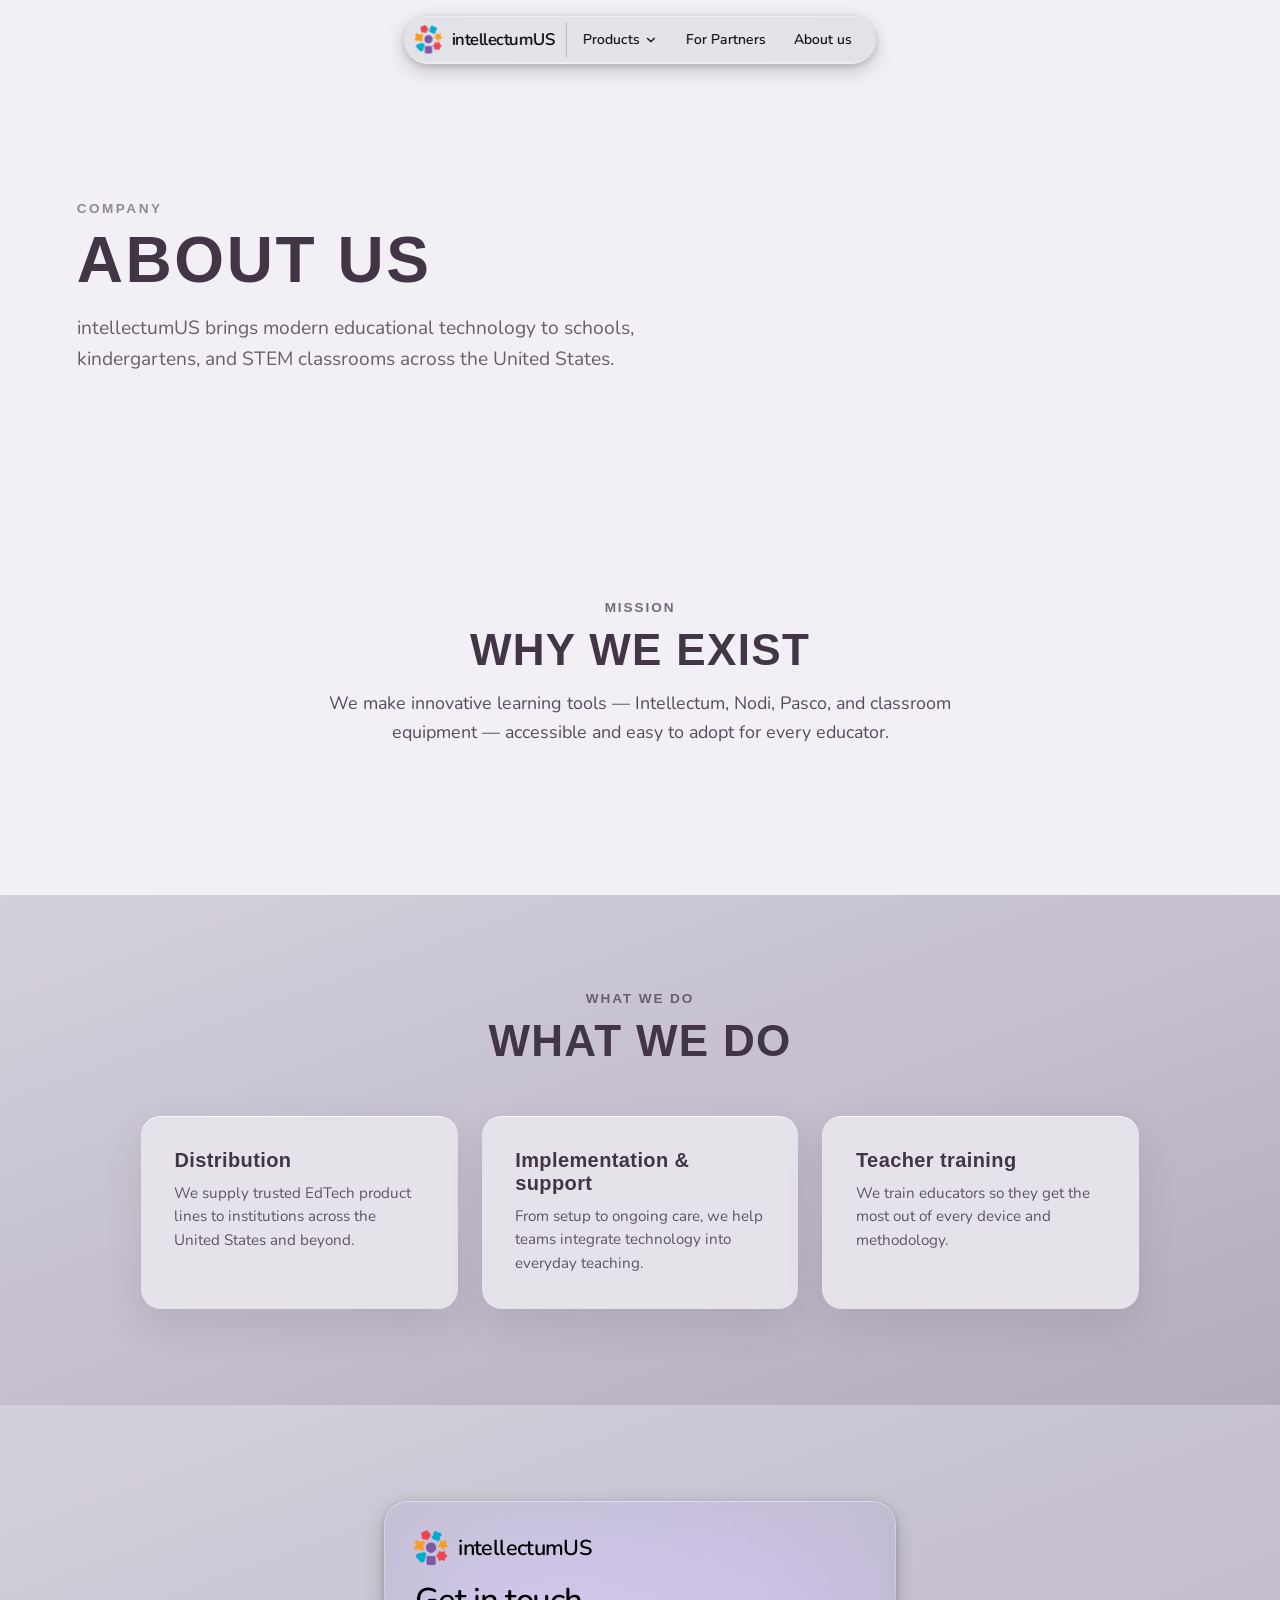
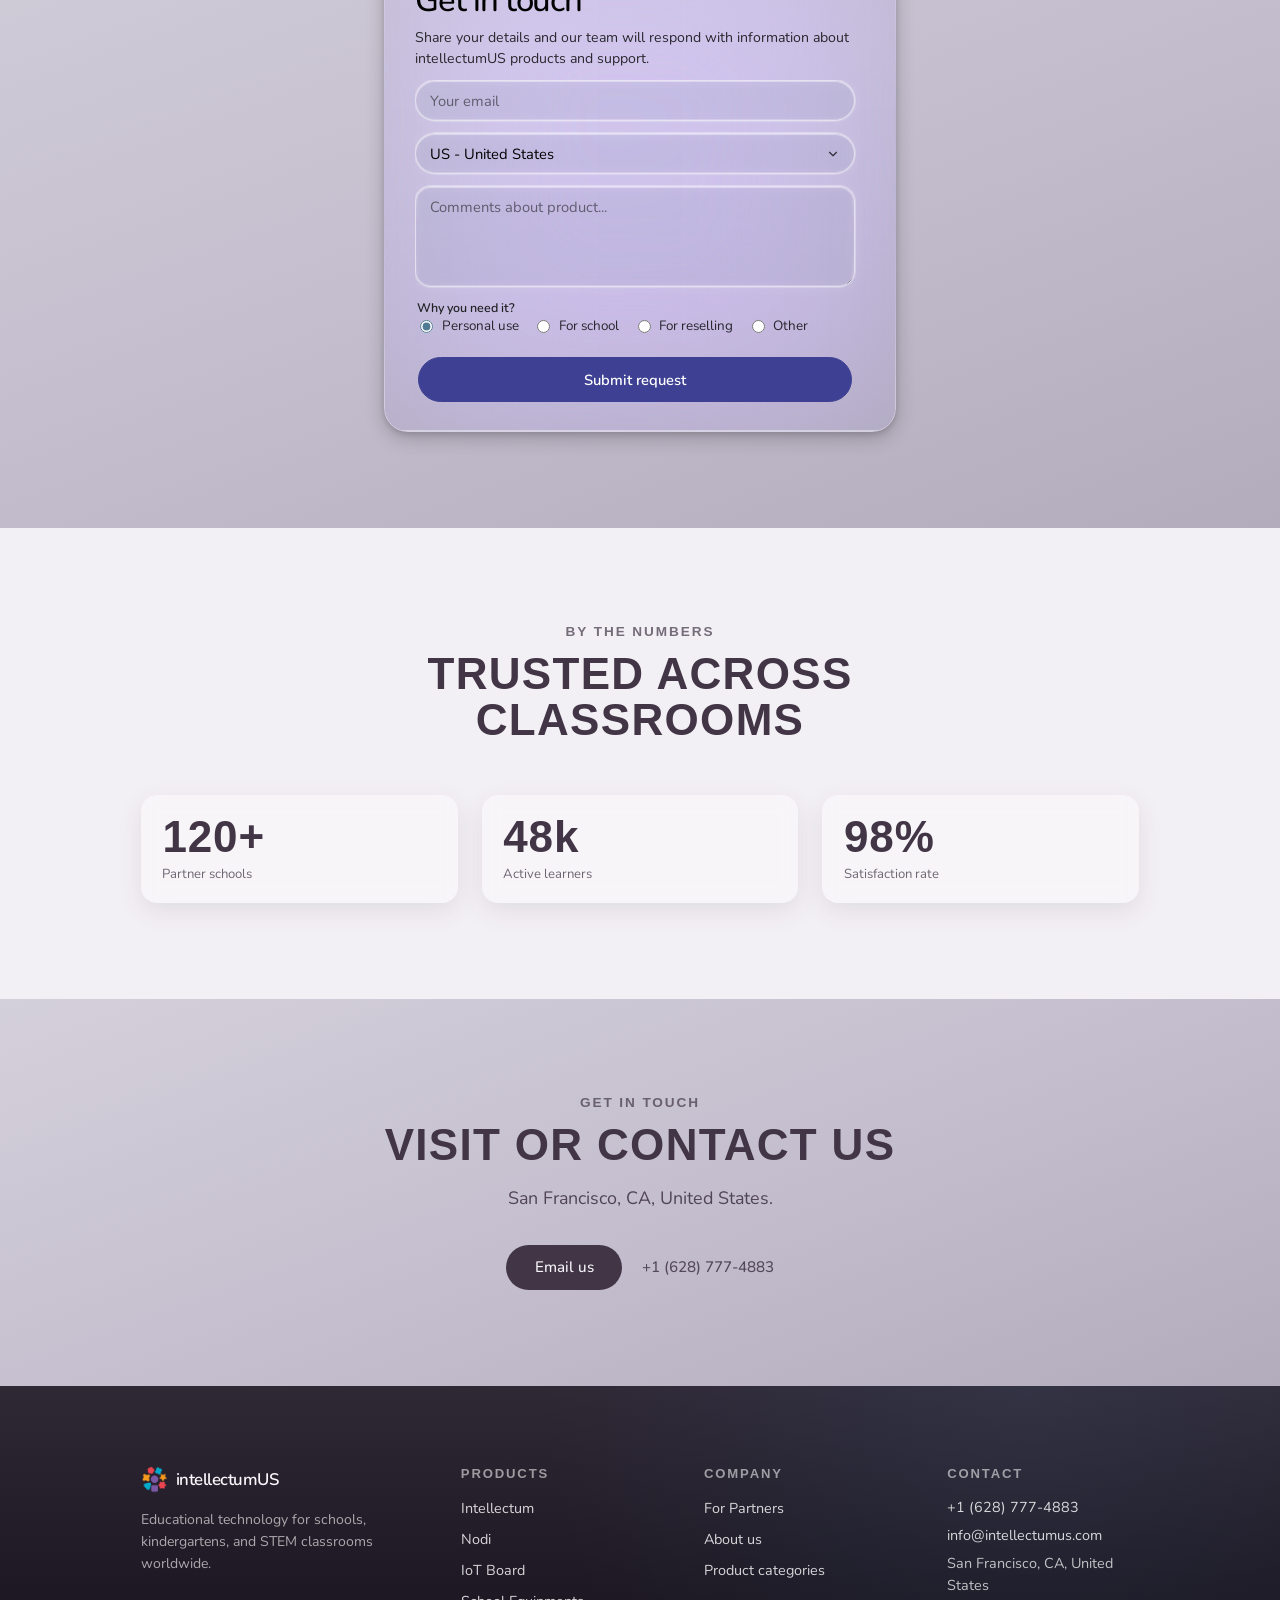
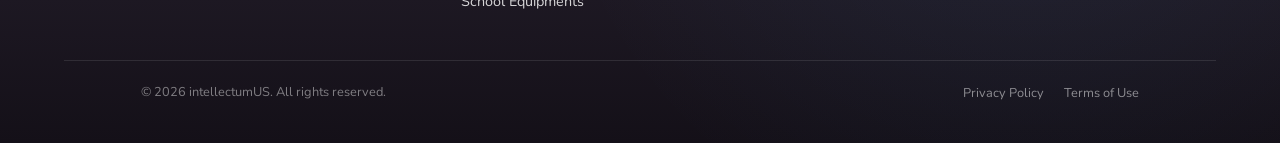
==== commit 5381608d: "Add lead forms to about and partners pages with updated styling and internationalization - Introduce" ====
--- a/about.html
+++ b/about.html
@@ -156,6 +156,123 @@
         </div>
       </section>
 
+      <section class="inner-section inner-section--surface inner-lead-panel" aria-labelledby="about-lead-form-title">
+        <div class="inner-section__inner inner-lead-panel__inner">
+          <div class="left-content liquid-glass">
+            <header class="top-nav">
+              <a class="brand" href="/" aria-label="intellectumUS — Home">
+                <span class="brand-mark" aria-hidden="true">
+                  <picture>
+                    <source srcset="assets/icon/intellectum-128.webp" type="image/webp" />
+                    <img src="assets/icon/intellectum-128.png" alt="" width="128" height="128" decoding="async" />
+                  </picture>
+                </span>
+                <span class="brand-text">intellectumUS</span>
+              </a>
+            </header>
+
+            <section class="lead-form" aria-labelledby="about-lead-form-title">
+              <h1 id="about-lead-form-title" class="lead-form__title" data-i18n="form.about.title">Get in touch</h1>
+              <p class="lead-form__lead" data-i18n="form.about.lead">
+                Share your details and our team will respond with information about intellectumUS products and support.
+              </p>
+              <form
+                id="about-lead-form"
+                class="lead-form__body"
+                method="post"
+                data-lead-form
+                data-lead-product="about"
+              >
+                <input
+                  type="text"
+                  name="company"
+                  class="lead-form__hp"
+                  tabindex="-1"
+                  autocomplete="off"
+                  aria-hidden="true"
+                />
+                <label class="lead-form__field">
+                  <span class="lead-form__control liquid-glass">
+                    <input
+                      type="email"
+                      name="email"
+                      placeholder="Your email"
+                      autocomplete="email"
+                      aria-label="Email"
+                      data-i18n-placeholder="form.email"
+                      data-i18n-aria-label="form.email"
+                    />
+                  </span>
+                </label>
+                <div class="lead-form__field lead-form__field--select">
+                  <label class="lead-form__select-label">
+                    <span class="lead-form__control liquid-glass">
+                      <span class="lead-form__select" data-lead-select>
+                        <button
+                          type="button"
+                          class="lead-form__select-trigger"
+                          aria-haspopup="listbox"
+                          aria-expanded="false"
+                          aria-controls="lead-location-listbox"
+                          id="lead-location-trigger"
+                        >
+                          <span class="lead-form__select-value">US - United States</span>
+                          <svg
+                            class="lead-form__select-caret"
+                            viewBox="0 0 24 24"
+                            fill="none"
+                            stroke="currentColor"
+                            stroke-width="2"
+                            stroke-linecap="round"
+                            stroke-linejoin="round"
+                            aria-hidden="true"
+                          >
+                            <polyline points="6 9 12 15 18 9" />
+                          </svg>
+                        </button>
+                        <select class="lead-form__select-native" name="location" aria-label="Location" tabindex="-1"></select>
+                      </span>
+                    </span>
+                  </label>
+                </div>
+                <label class="lead-form__field lead-form__field--comment">
+                  <span class="lead-form__control lead-form__control--area liquid-glass">
+                    <textarea
+                      name="comment"
+                      rows="4"
+                      placeholder="Comments about product..."
+                      aria-label="Comment"
+                      data-i18n-placeholder="form.comment"
+                      data-i18n-aria-label="form.comment"
+                    ></textarea>
+                  </span>
+                </label>
+                <fieldset class="lead-form__reason">
+                  <legend data-i18n="form.reasonLegend">Why you need it?</legend>
+                  <label
+                    ><input type="radio" name="reason" value="personal" checked />
+                    <span data-i18n="form.reasonPersonal">Personal use</span></label
+                  >
+                  <label
+                    ><input type="radio" name="reason" value="school" /> <span data-i18n="form.reasonSchool">For school</span></label
+                  >
+                  <label
+                    ><input type="radio" name="reason" value="reselling" />
+                    <span data-i18n="form.reasonReselling">For reselling</span></label
+                  >
+                  <label
+                    ><input type="radio" name="reason" value="other" /> <span data-i18n="form.reasonOther">Other</span></label
+                  >
+                </fieldset>
+                <div class="lead-form__actions">
+                  <button class="lead-form__submit" type="submit" data-i18n="form.submit">Submit request</button>
+                </div>
+              </form>
+            </section>
+          </div>
+        </div>
+      </section>
+
       <section class="inner-section inner-section--mist" aria-labelledby="about-stats-title">
         <div class="inner-section__inner">
           <div class="inner-section__head">
@@ -251,6 +368,28 @@
       </div>
     </footer>
 
+    <div class="lead-form__select-menu" id="lead-location-menu" hidden>
+      <input
+        type="search"
+        class="lead-form__select-search"
+        placeholder="Search country..."
+        autocomplete="off"
+        aria-label="Search country"
+        data-i18n-placeholder="search.country"
+        data-i18n-aria-label="search.country"
+        tabindex="-1"
+      />
+      <ul
+        class="lead-form__select-list"
+        id="lead-location-listbox"
+        role="listbox"
+        aria-labelledby="lead-location-trigger"
+      ></ul>
+      <p class="lead-form__select-empty" hidden data-i18n="search.empty">No countries found</p>
+    </div>
+
+    <script defer src="js/config.js"></script>
+    <script defer src="js/countries.js"></script>
     <script defer src="js/i18n.js"></script>
     <script defer src="js/app.js"></script>
   </body>
--- a/styles.css
+++ b/styles.css
@@ -2099,39 +2099,6 @@
   background: color-mix(in srgb, var(--panel-text-color) 12%, transparent);
 }
 
-.site-lang {
-  display: inline-flex;
-  align-items: center;
-  gap: 0.1rem;
-  padding: 0.12rem;
-  border-radius: 999px;
-  background: color-mix(in srgb, var(--panel-text-color) 8%, transparent);
-}
-
-.site-lang__btn {
-  border: none;
-  background: transparent;
-  color: color-mix(in srgb, var(--panel-text-color) 55%, #ffffff);
-  font-family: inherit;
-  font-size: 0.62rem;
-  font-weight: 600;
-  letter-spacing: 0.05em;
-  line-height: 1;
-  padding: 0.42rem 0.48rem;
-  border-radius: 999px;
-  cursor: pointer;
-  transition: background-color 0.2s ease, color 0.2s ease;
-}
-
-.site-lang__btn.is-active {
-  background: color-mix(in srgb, var(--panel-text-color) 16%, #ffffff 12%);
-  color: color-mix(in srgb, var(--panel-text-color) 70%, #ffffff);
-}
-
-.site-lang__btn:hover:not(.is-active) {
-  background: color-mix(in srgb, var(--panel-text-color) 10%, transparent);
-}
-
 .site-actions .nav-menu-wrap {
   display: inline-flex;
   align-items: center;
@@ -3616,18 +3583,6 @@
     height: var(--mobile-icon-size);
   }
 
-  .site-lang {
-    min-height: var(--mobile-tap-size);
-    padding: 0.1rem;
-  }
-
-  .site-lang__btn {
-    min-width: 1.85rem;
-    min-height: calc(var(--mobile-tap-size) - 0.2rem);
-    padding: 0.35rem 0.42rem;
-    font-size: 0.58rem;
-  }
-
   .split {
     min-height: 0;
     flex: 0 0 auto;
@@ -4232,6 +4187,31 @@
   max-width: 72rem;
   margin: 0 auto;
   padding: clamp(3rem, 8vw, 6rem) clamp(1.5rem, 6vw, 5rem);
+}
+
+.inner-lead-panel__inner {
+  display: flex;
+  justify-content: center;
+}
+
+.inner-lead-panel .left-content {
+  width: min(100%, 32rem);
+  max-width: 32rem;
+  max-height: none;
+}
+
+.top-nav {
+  display: flex;
+  flex-wrap: wrap;
+  align-items: center;
+  justify-content: space-between;
+  gap: 0.5rem;
+  min-width: 0;
+  margin-bottom: 0.35rem;
+}
+
+.left-content.liquid-glass > .top-nav {
+  z-index: 20;
 }
 
 .inner-section__head {
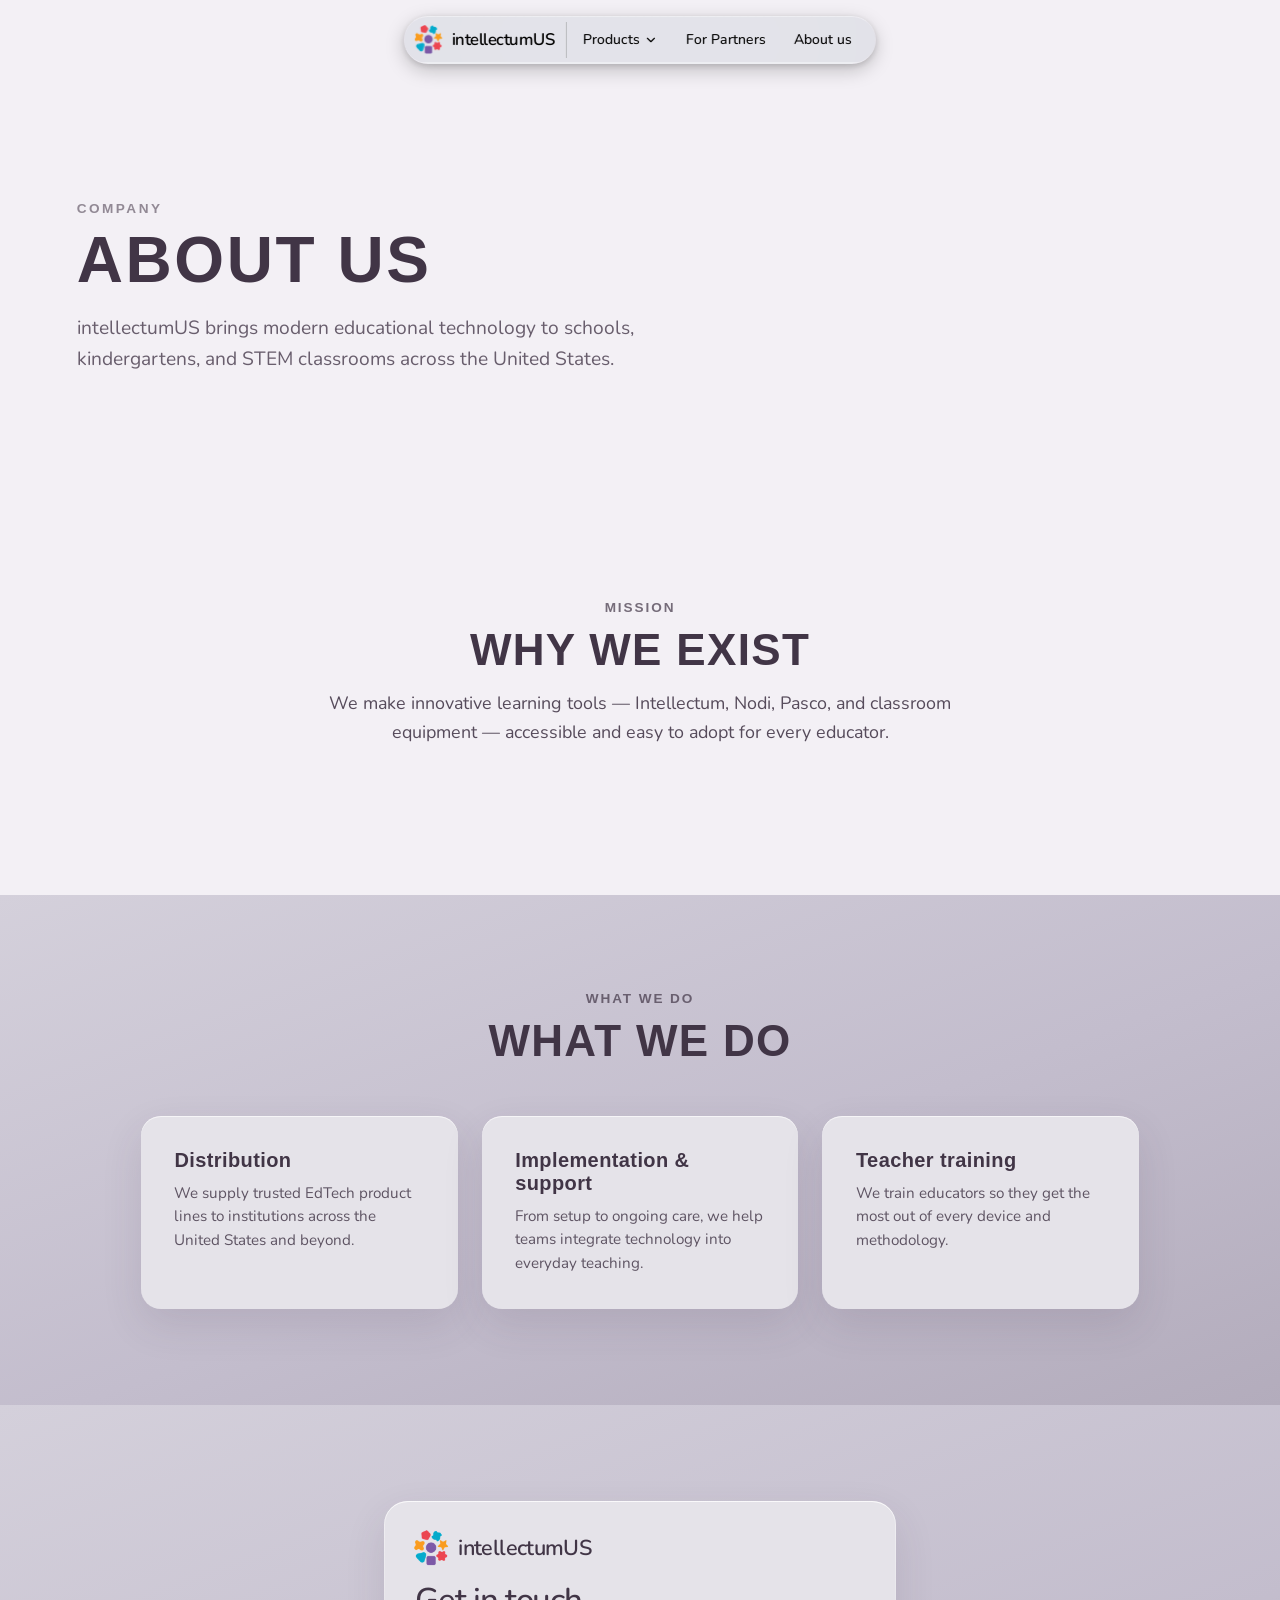
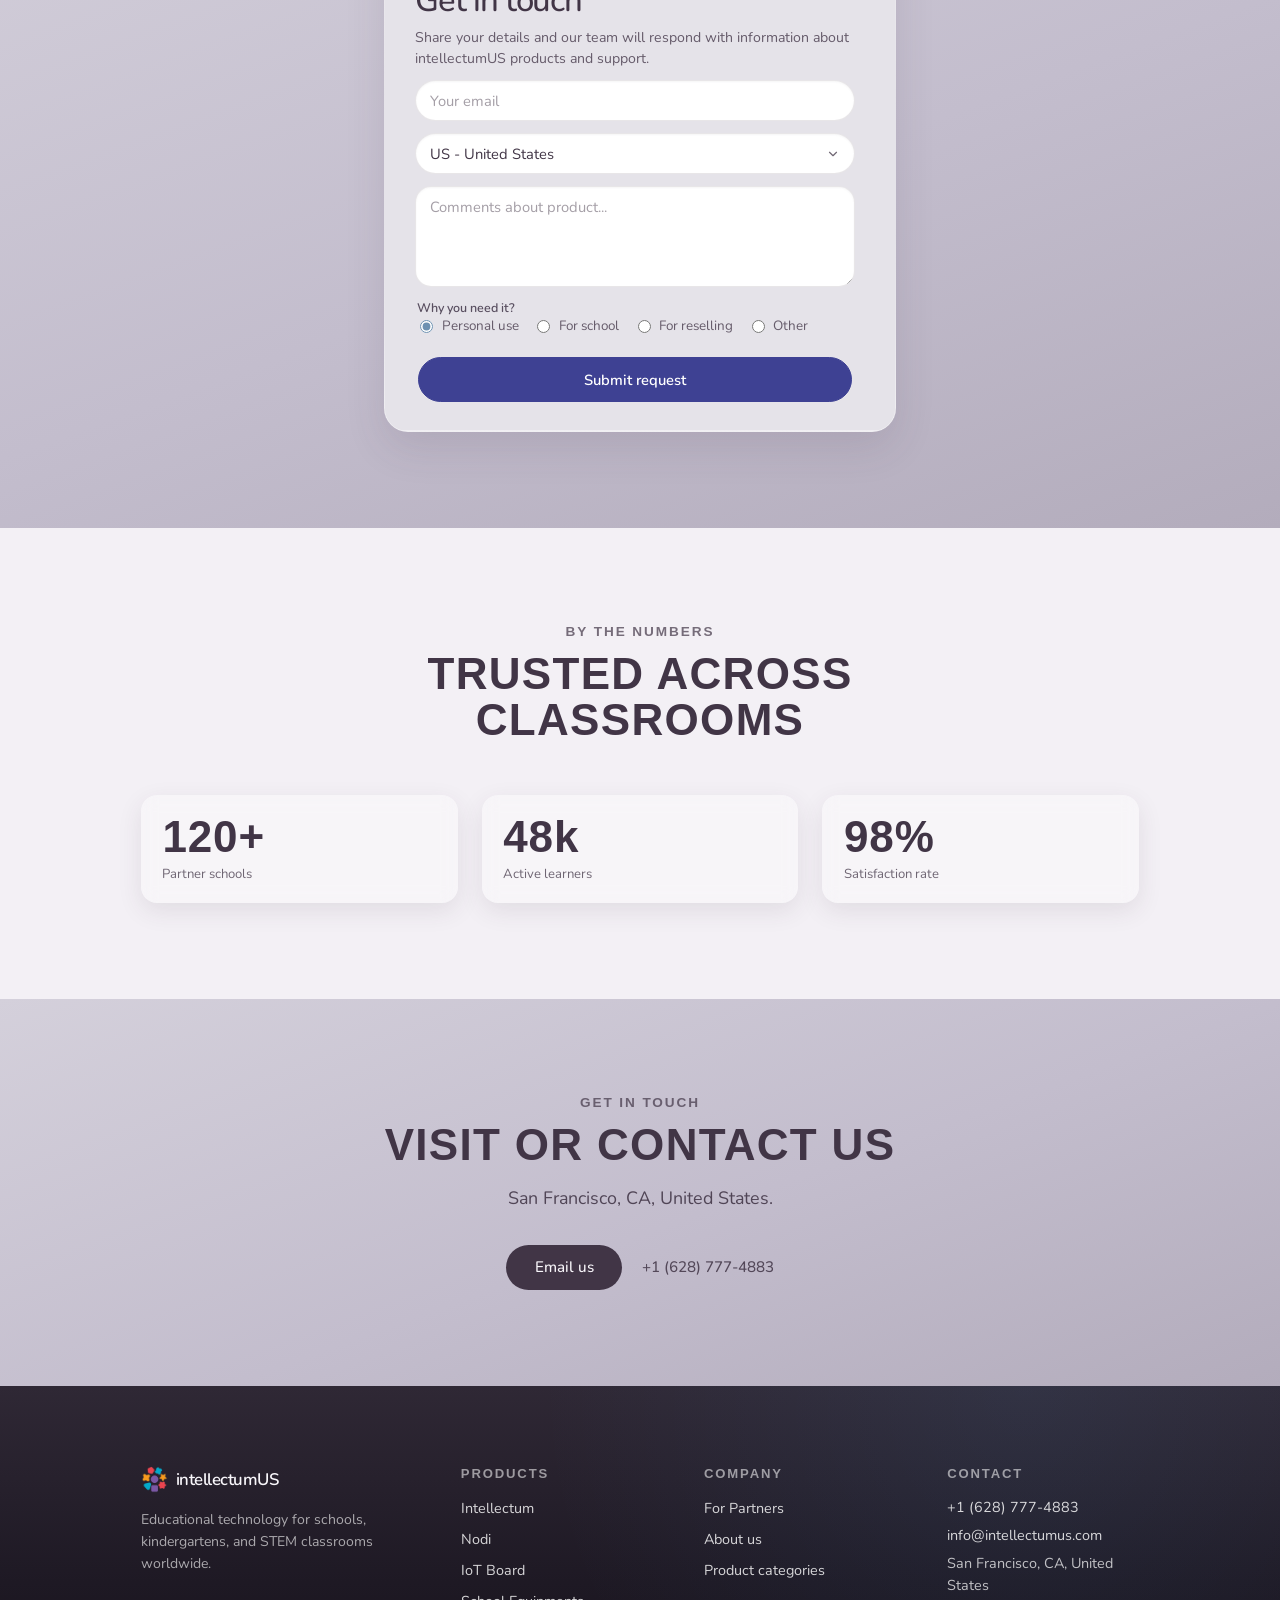
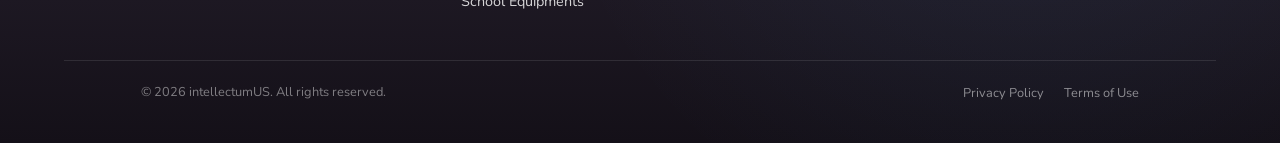
==== commit 8dd443b7: "Refactor left-content styling and enhance image handling in index.html - Updated the class for left-" ====
--- a/about.html
+++ b/about.html
@@ -158,7 +158,7 @@
 
       <section class="inner-section inner-section--surface inner-lead-panel" aria-labelledby="about-lead-form-title">
         <div class="inner-section__inner inner-lead-panel__inner">
-          <div class="left-content liquid-glass">
+          <div class="left-content left-content--inner liquid-glass">
             <header class="top-nav">
               <a class="brand" href="/" aria-label="intellectumUS — Home">
                 <span class="brand-mark" aria-hidden="true">
--- a/styles.css
+++ b/styles.css
@@ -4200,6 +4200,53 @@
   max-height: none;
 }
 
+.inner-lead-panel .left-content--inner {
+  --panel-tint-color: var(--bloom-surface);
+  --panel-text-color: var(--bloom-ink);
+  --panel-dim-strength: 0;
+  --left-glass-shadow: 0;
+  --left-glass-backdrop-filter: none;
+  --lead-field-opacity: 100;
+  --text-100: var(--bloom-ink);
+  --text-80: color-mix(in srgb, var(--bloom-ink) 78%, transparent);
+  --text-60: color-mix(in srgb, var(--bloom-ink) 58%, transparent);
+  --text-50: color-mix(in srgb, var(--bloom-ink) 48%, transparent);
+  --bloom-scrollbar-track: color-mix(in srgb, var(--bloom-ink) 8%, transparent);
+  --bloom-scrollbar-thumb: color-mix(in srgb, var(--bloom-ink) 28%, rgba(255, 255, 255, 0.55));
+  --bloom-scrollbar-thumb-hover: color-mix(in srgb, var(--brand-primary) 42%, var(--bloom-ink) 58%);
+  --bloom-scrollbar-thumb-active: color-mix(in srgb, var(--brand-primary) 58%, var(--bloom-ink) 42%);
+}
+
+.inner-lead-panel .left-content--inner.liquid-glass {
+  backdrop-filter: none;
+  -webkit-backdrop-filter: none;
+  background: color-mix(in srgb, var(--bloom-surface) 50%, #ffffff);
+  box-shadow:
+    inset 0 1px 0 rgba(255, 255, 255, 0.65),
+    0 16px 40px rgba(65, 53, 70, 0.12);
+}
+
+.inner-lead-panel .left-content--inner.liquid-glass::after {
+  content: none;
+}
+
+.inner-lead-panel .left-content--inner .lead-form__control.liquid-glass {
+  background: #fff;
+  backdrop-filter: none;
+  -webkit-backdrop-filter: none;
+  border: 1.5px solid color-mix(in srgb, var(--bloom-ink) 12%, transparent);
+  box-shadow: inset 0 1px 2px rgba(65, 53, 70, 0.05);
+}
+
+.inner-lead-panel .left-content--inner .lead-form__control.liquid-glass::before {
+  opacity: 0;
+}
+
+.inner-lead-panel .left-content--inner .lead-form__control.liquid-glass:focus-within {
+  border-color: var(--brand-primary);
+  box-shadow: 0 0 0 3px color-mix(in srgb, var(--brand-primary) 22%, transparent);
+}
+
 .top-nav {
   display: flex;
   flex-wrap: wrap;
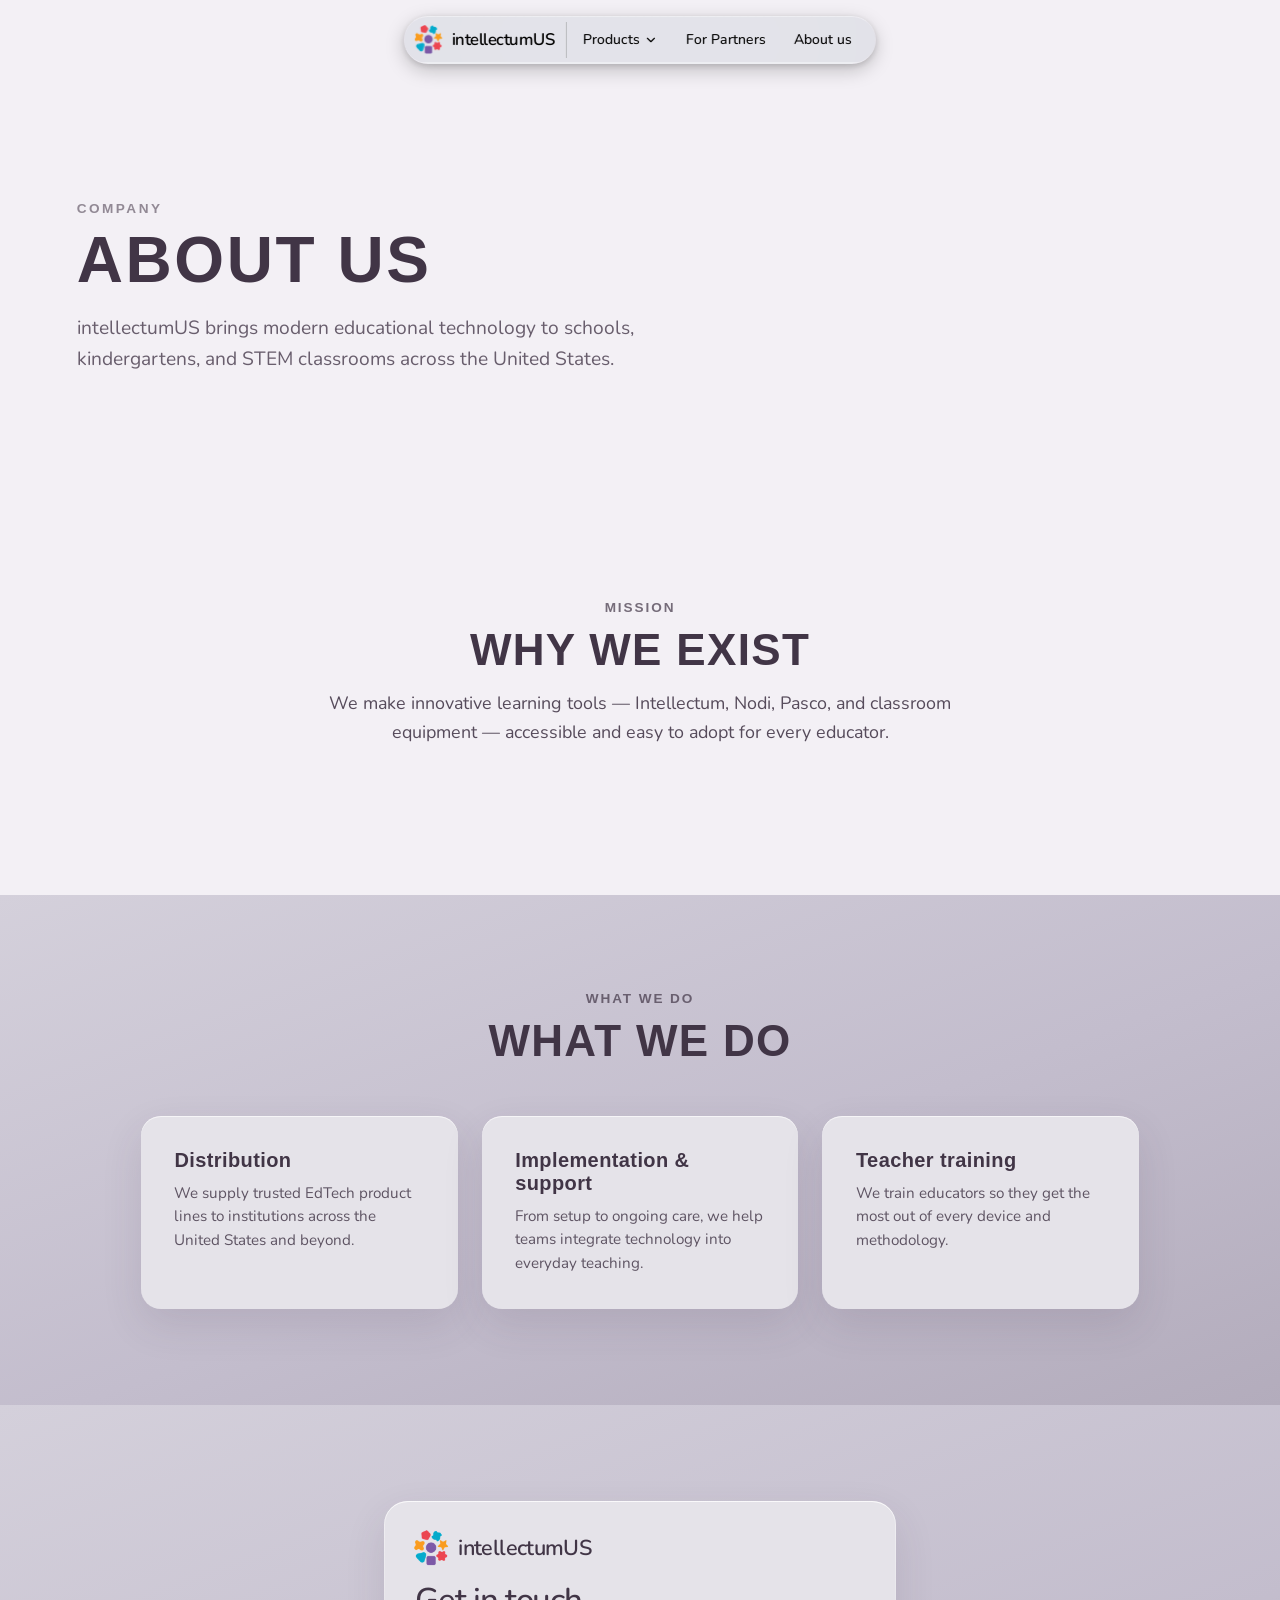
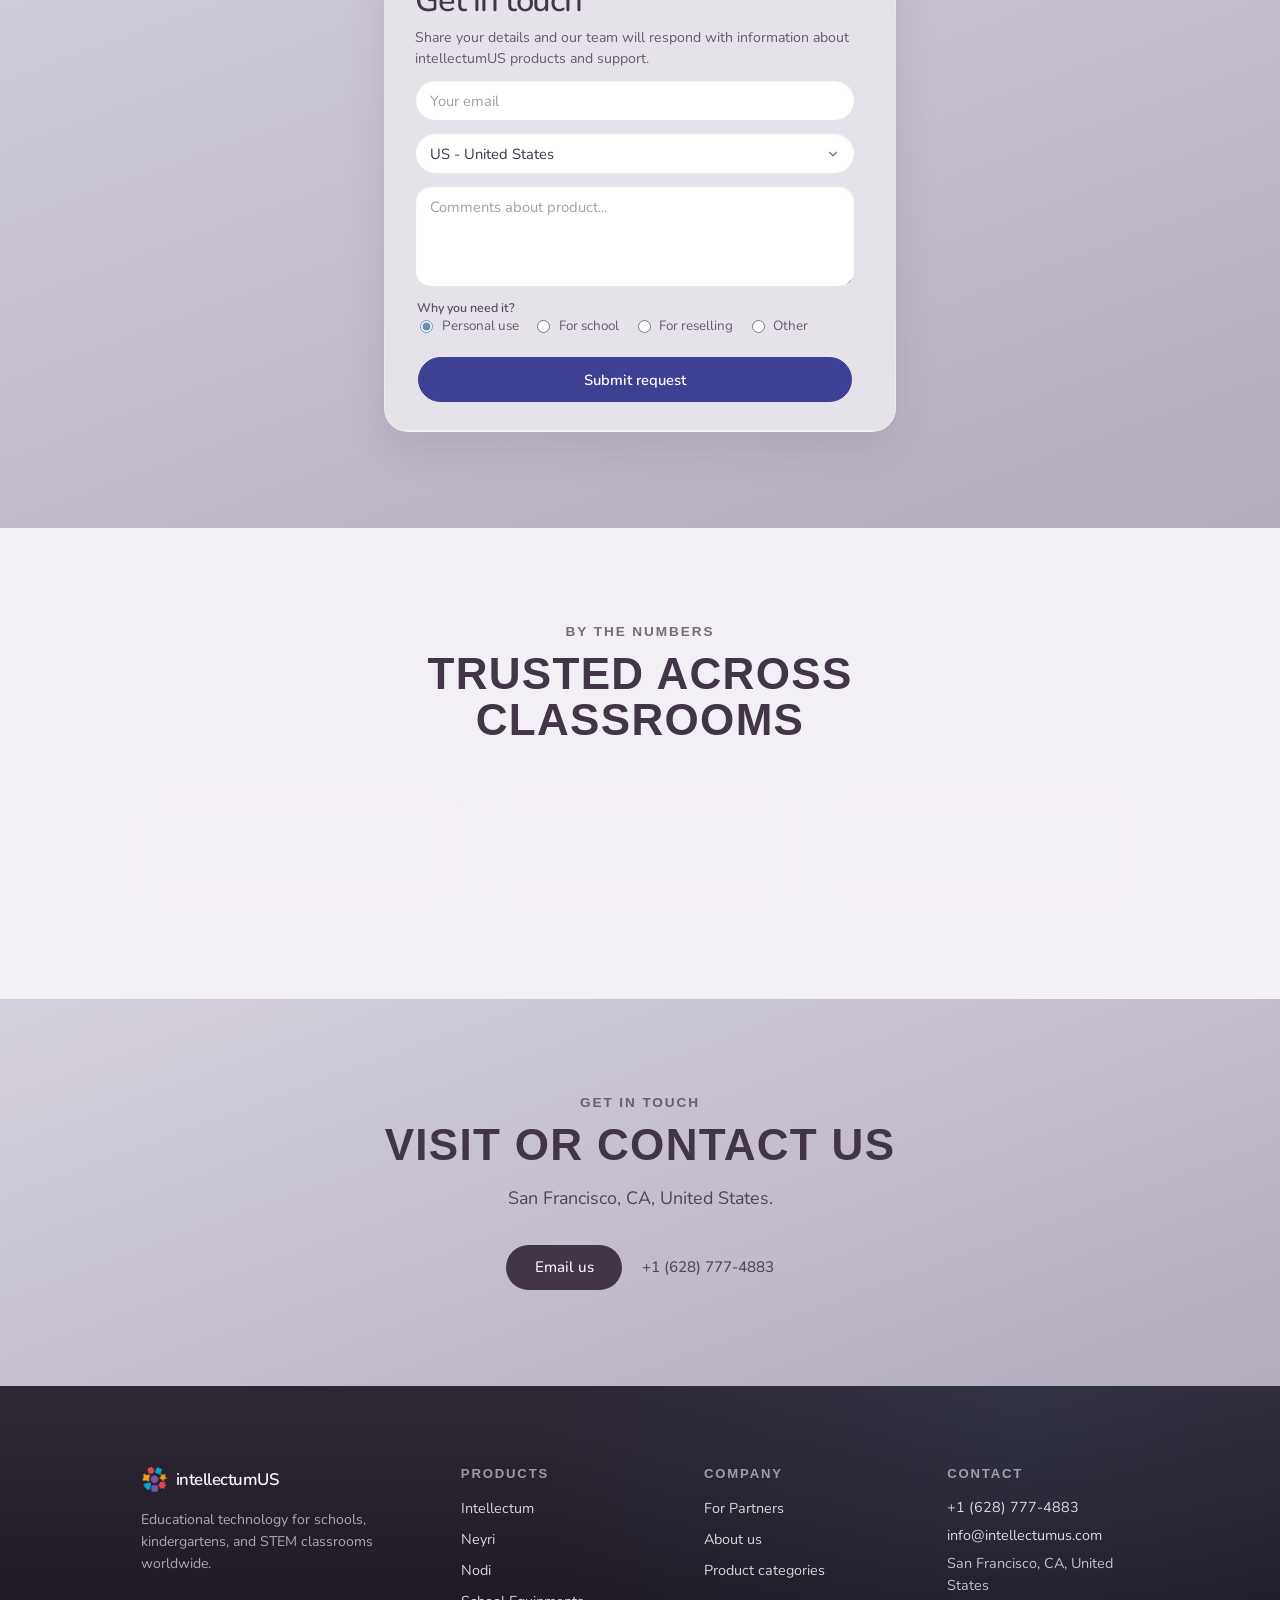
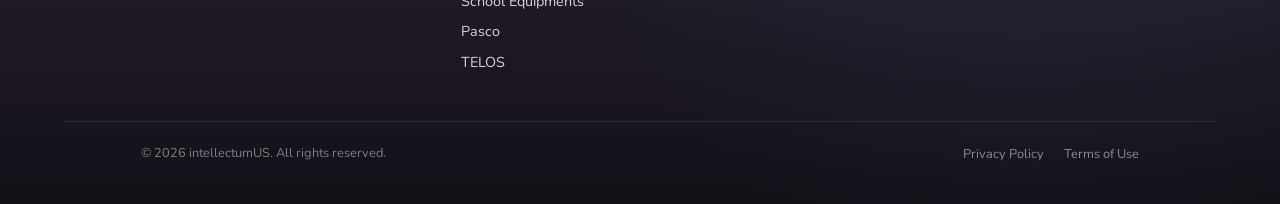
==== commit 54a323e8: "Remove unused asset files to streamline project resources - Deleted various unused image and video f" ====
--- a/about.html
+++ b/about.html
@@ -71,10 +71,12 @@
               </svg>
             </button>
             <ul class="site-nav__dropdown liquid-glass">
-              <li><a href="/#bento-showcase" data-i18n="nav.intellectum">Intellectum</a></li>
-              <li><a href="/#bento-showcase" data-i18n="nav.nodi">Nodi</a></li>
-              <li><a href="/#bento-showcase" data-i18n="nav.iot">IoT Board</a></li>
-              <li><a href="/#bento-showcase" data-i18n="nav.equipment">School Equipments</a></li>
+              <li><a href="/intellectum" data-i18n="nav.intellectum">Intellectum</a></li>
+              <li><a href="/neyri" data-i18n="nav.neyri">Neyri</a></li>
+              <li><a href="/nodi" data-i18n="nav.nodi">Nodi</a></li>
+              <li><a href="/labo" data-i18n="nav.equipment">School Equipments</a></li>
+              <li><a href="/pasco" data-i18n="nav.pasco">Pasco</a></li>
+              <li><a href="/telos">TELOS</a></li>
             </ul>
           </li>
           <li>
@@ -332,10 +334,12 @@
         <nav class="site-footer__nav" aria-label="Footer products">
           <h2 class="site-footer__heading" id="site-footer-title" data-i18n="footer.products">Products</h2>
           <ul class="site-footer__list">
-            <li><a href="/#bento-showcase" data-i18n="nav.intellectum">Intellectum</a></li>
-            <li><a href="/#bento-showcase" data-i18n="nav.nodi">Nodi</a></li>
-            <li><a href="/#bento-showcase" data-i18n="nav.iot">IoT Board</a></li>
-            <li><a href="/#bento-showcase" data-i18n="nav.equipment">School Equipments</a></li>
+            <li><a href="/intellectum" data-i18n="nav.intellectum">Intellectum</a></li>
+            <li><a href="/neyri" data-i18n="nav.neyri">Neyri</a></li>
+            <li><a href="/nodi" data-i18n="nav.nodi">Nodi</a></li>
+            <li><a href="/labo" data-i18n="nav.equipment">School Equipments</a></li>
+            <li><a href="/pasco" data-i18n="nav.pasco">Pasco</a></li>
+            <li><a href="/telos">TELOS</a></li>
           </ul>
         </nav>
         <nav class="site-footer__nav" aria-label="Footer company">
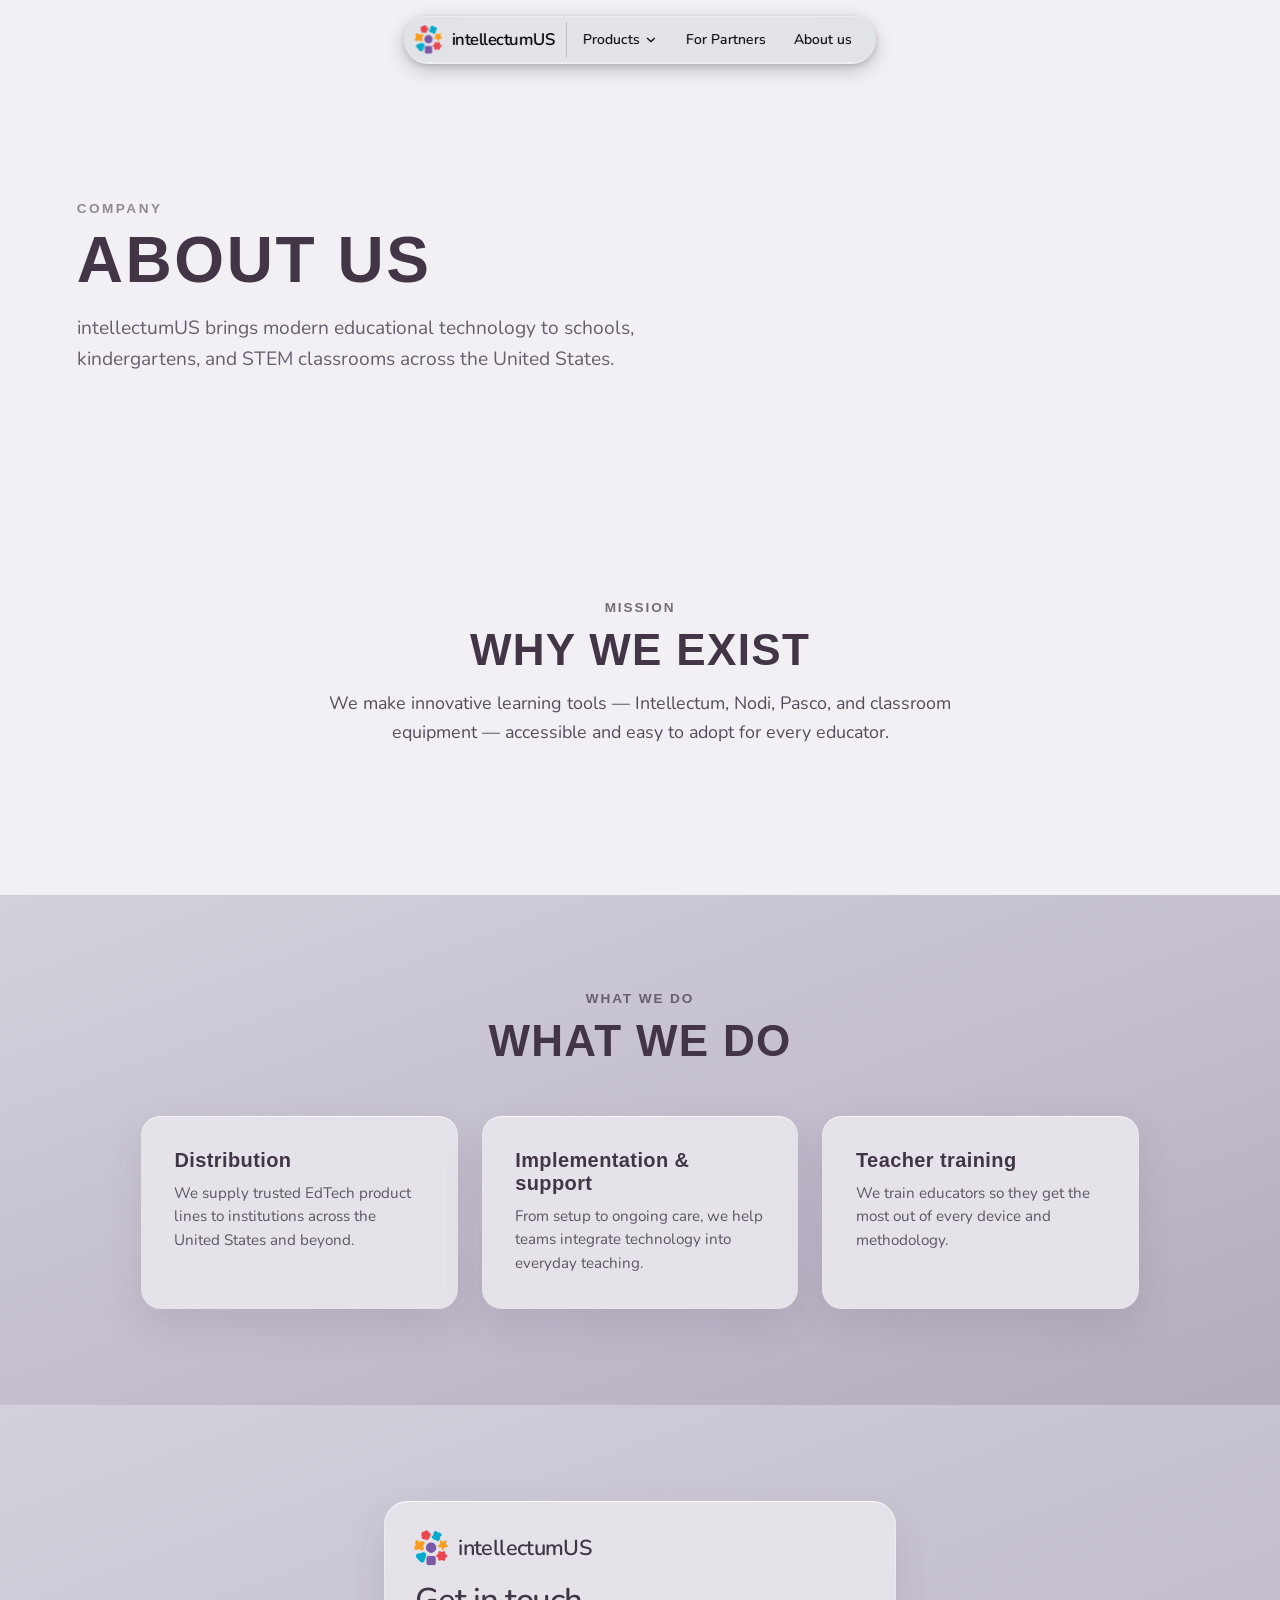
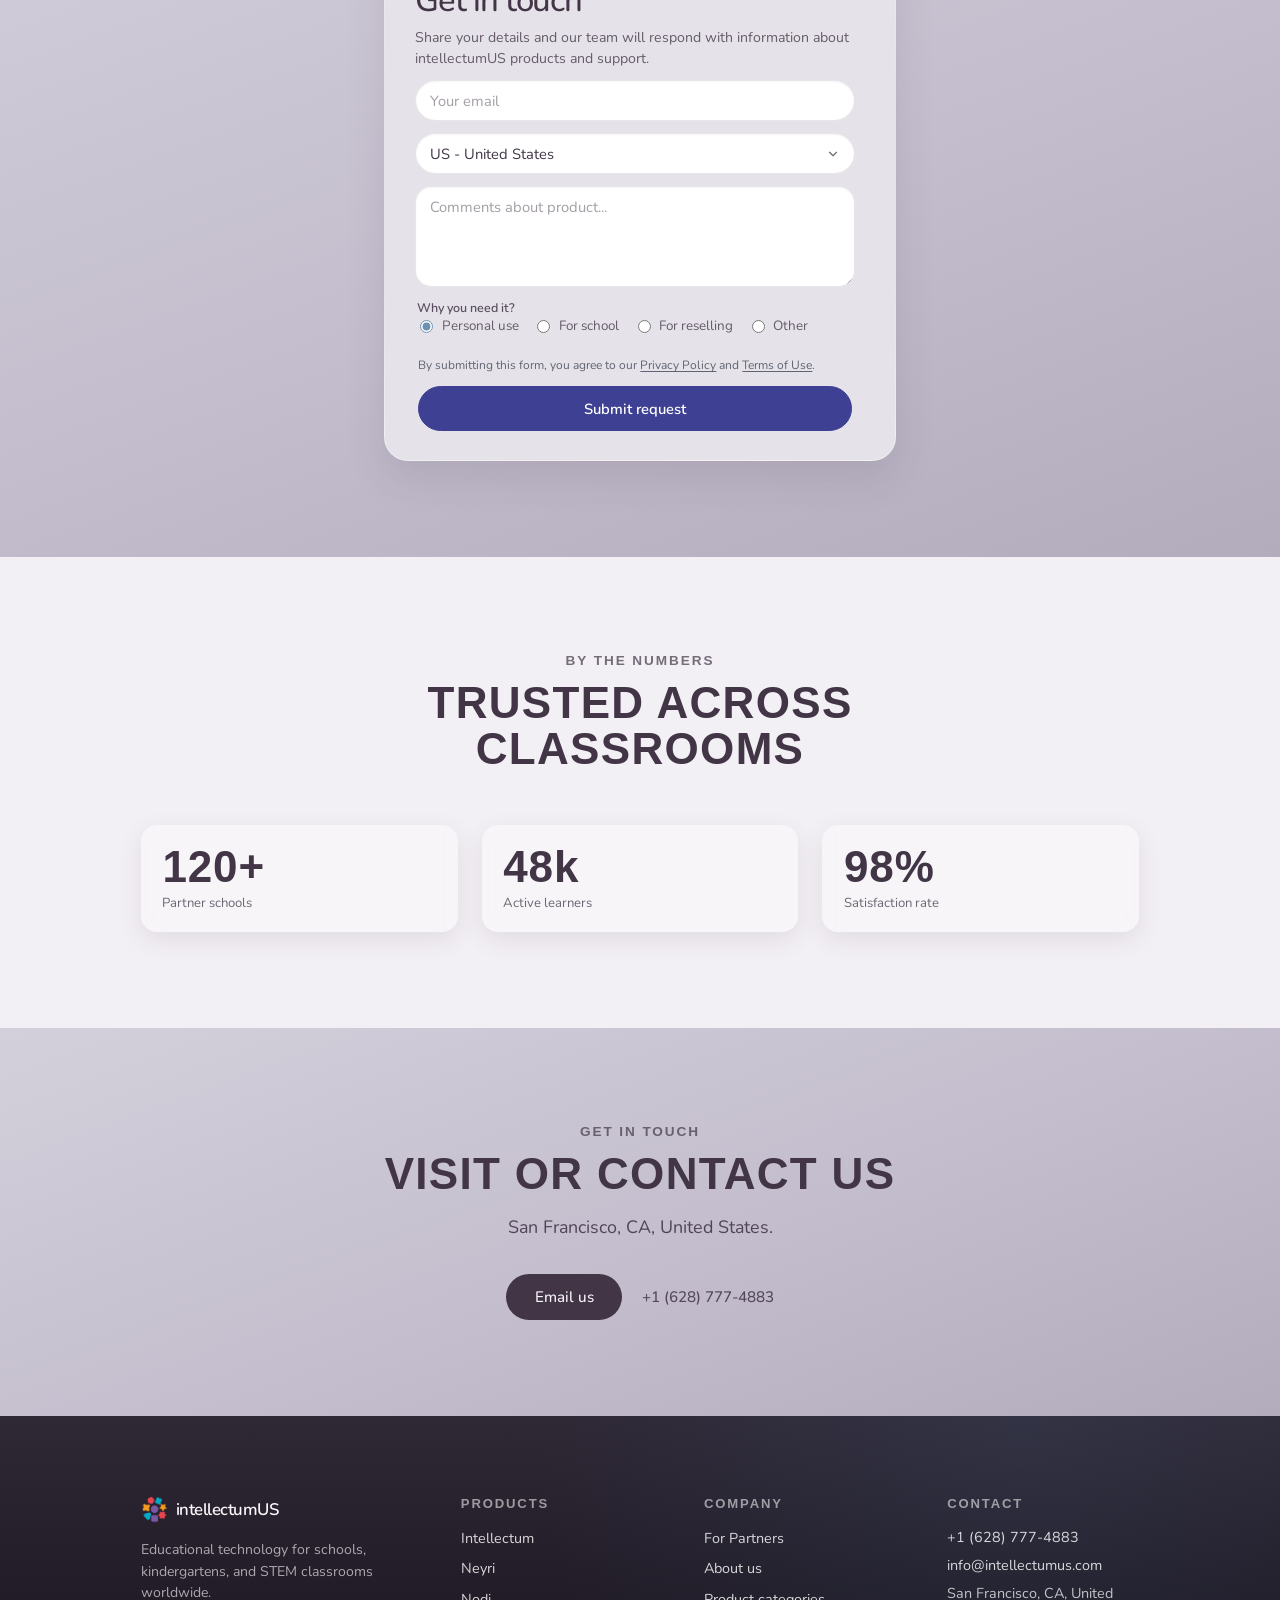
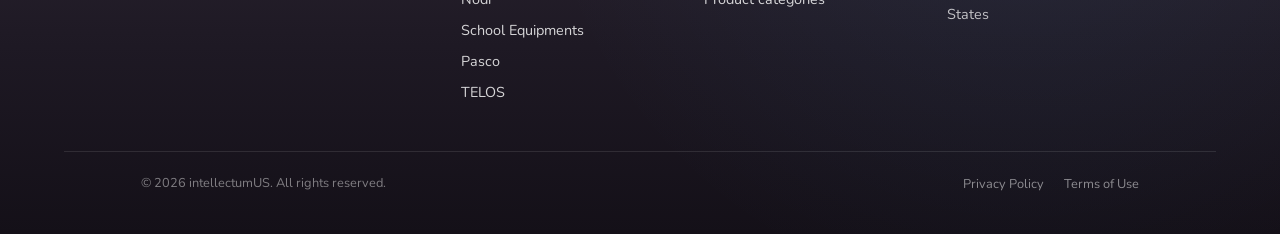
==== commit 8fc1daf0: "Add consent statements and update footer links across multiple HTML files - Introduced consent state" ====
--- a/about.html
+++ b/about.html
@@ -267,6 +267,10 @@
                   >
                 </fieldset>
                 <div class="lead-form__actions">
+                  <p class="lead-form__consent">
+                    By submitting this form, you agree to our <a href="/privacy">Privacy Policy</a> and
+                    <a href="/terms">Terms of Use</a>.
+                  </p>
                   <button class="lead-form__submit" type="submit" data-i18n="form.submit">Submit request</button>
                 </div>
               </form>
@@ -366,8 +370,8 @@
       <div class="site-footer__bar">
         <p class="site-footer__copyright" data-i18n="footer.copyright">© 2026 intellectumUS. All rights reserved.</p>
         <ul class="site-footer__legal">
-          <li><a href="#" data-i18n="footer.privacy">Privacy Policy</a></li>
-          <li><a href="#" data-i18n="footer.terms">Terms of Use</a></li>
+          <li><a href="/privacy" data-i18n="footer.privacy">Privacy Policy</a></li>
+          <li><a href="/terms" data-i18n="footer.terms">Terms of Use</a></li>
         </ul>
       </div>
     </footer>
--- a/styles.css
+++ b/styles.css
@@ -5044,6 +5044,88 @@
   }
 }
 
+/* Legal pages (Privacy Policy, Terms of Use) */
+.legal-document {
+  max-width: 46rem;
+  margin-inline: auto;
+  font-size: 0.95rem;
+  line-height: 1.7;
+  color: rgba(15, 23, 42, 0.88);
+}
+
+.legal-document h2 {
+  margin: 2.25rem 0 0.75rem;
+  font-family: var(--font-display, "Poppins", sans-serif);
+  font-size: 1.15rem;
+  font-weight: 600;
+  line-height: 1.35;
+  color: rgba(15, 23, 42, 0.95);
+}
+
+.legal-document h3 {
+  margin: 1.5rem 0 0.5rem;
+  font-family: var(--font-display, "Poppins", sans-serif);
+  font-size: 1rem;
+  font-weight: 600;
+  line-height: 1.4;
+  color: rgba(15, 23, 42, 0.92);
+}
+
+.legal-document p,
+.legal-document ul {
+  margin: 0 0 1rem;
+}
+
+.legal-document ul {
+  padding-left: 1.35rem;
+}
+
+.legal-document li {
+  margin-bottom: 0.35rem;
+}
+
+.legal-document li ul {
+  margin-top: 0.35rem;
+  margin-bottom: 0.5rem;
+}
+
+.legal-document a {
+  color: var(--bloom-accent, #2563eb);
+  text-decoration: underline;
+  text-underline-offset: 2px;
+}
+
+.legal-document a:hover {
+  color: #1d4ed8;
+}
+
+.legal-document__meta {
+  margin-top: 0.75rem;
+  font-size: 0.875rem;
+  color: rgba(15, 23, 42, 0.65);
+}
+
+.lead-form__consent {
+  margin: 0 0 0.75rem;
+  font-size: 0.75rem;
+  line-height: 1.45;
+  color: rgba(15, 23, 42, 0.62);
+}
+
+.lead-form__consent a {
+  color: inherit;
+  text-decoration: underline;
+  text-underline-offset: 2px;
+}
+
+.email-cta__form .lead-form__consent {
+  color: rgba(255, 255, 255, 0.62);
+}
+
+.email-cta__form .lead-form__consent a {
+  color: rgba(255, 255, 255, 0.85);
+}
+
 @media (max-width: 560px) {
   .site-footer__inner {
     grid-template-columns: 1fr;
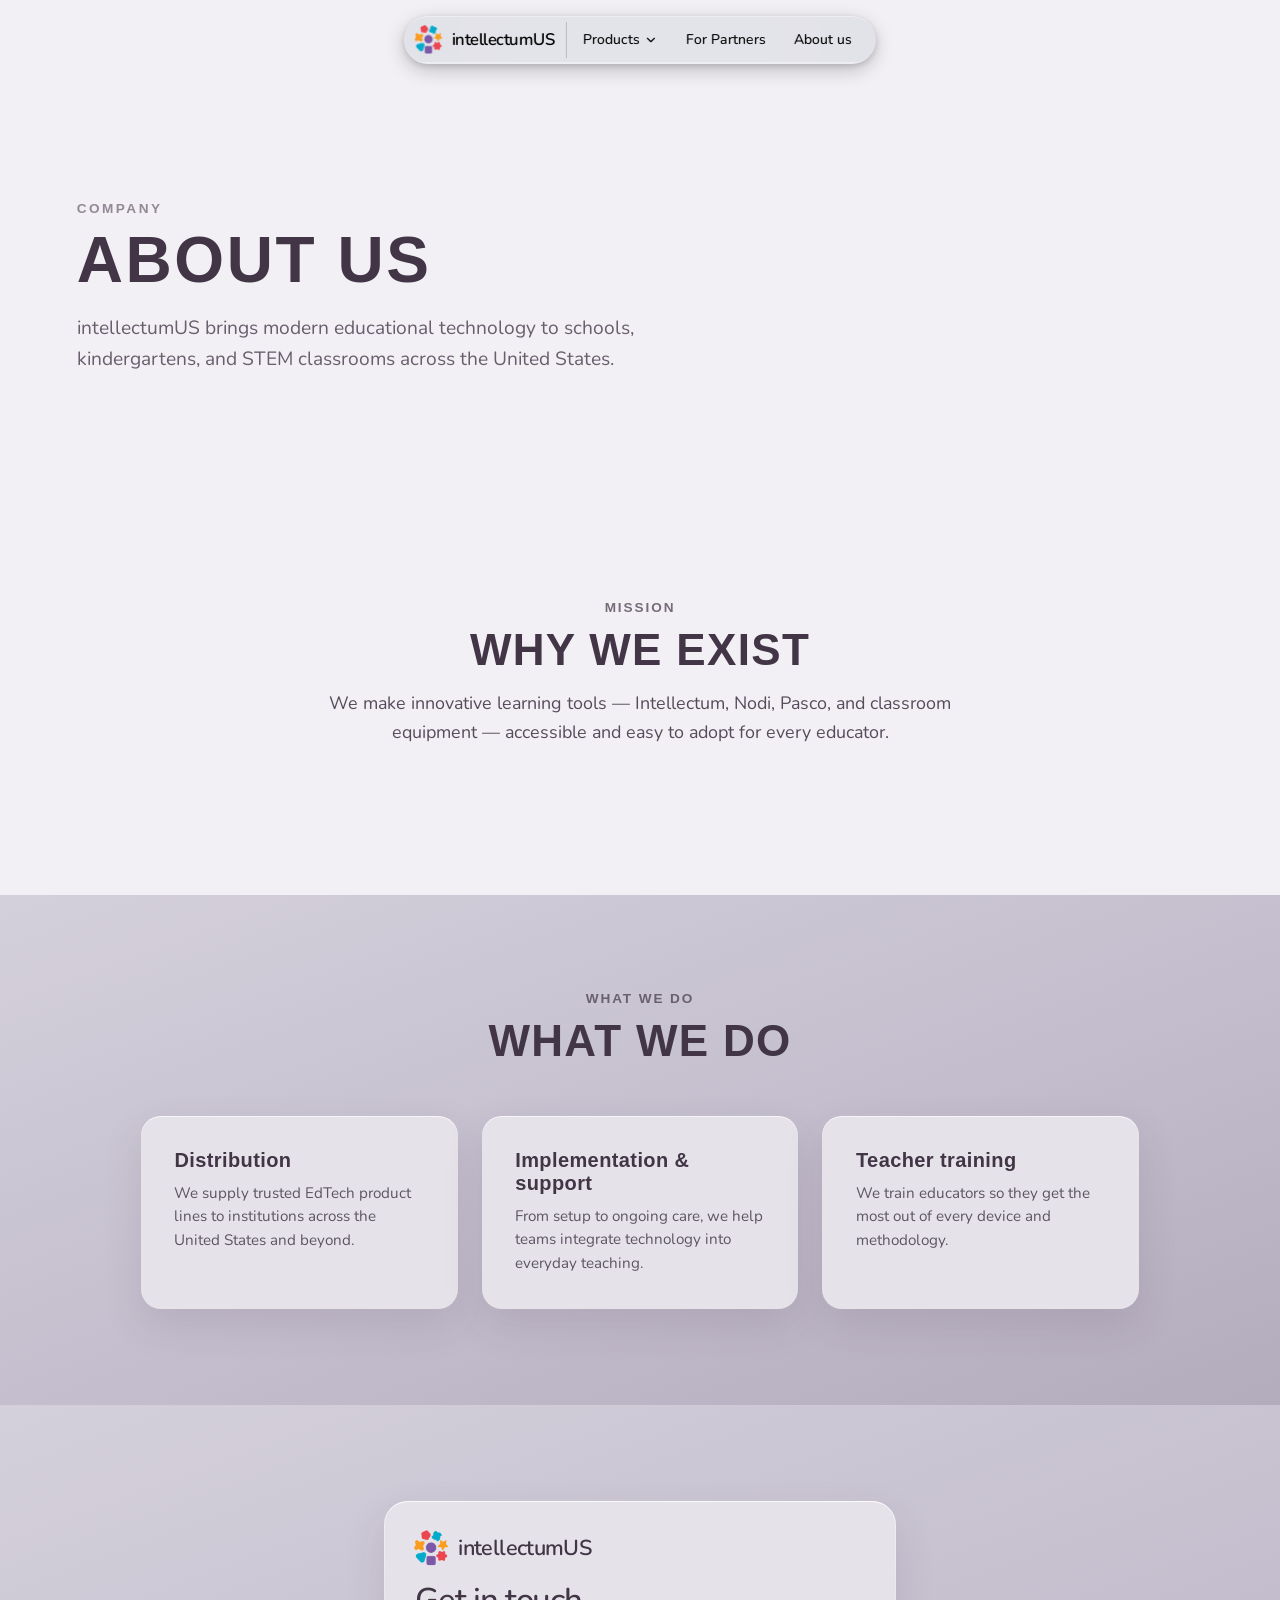
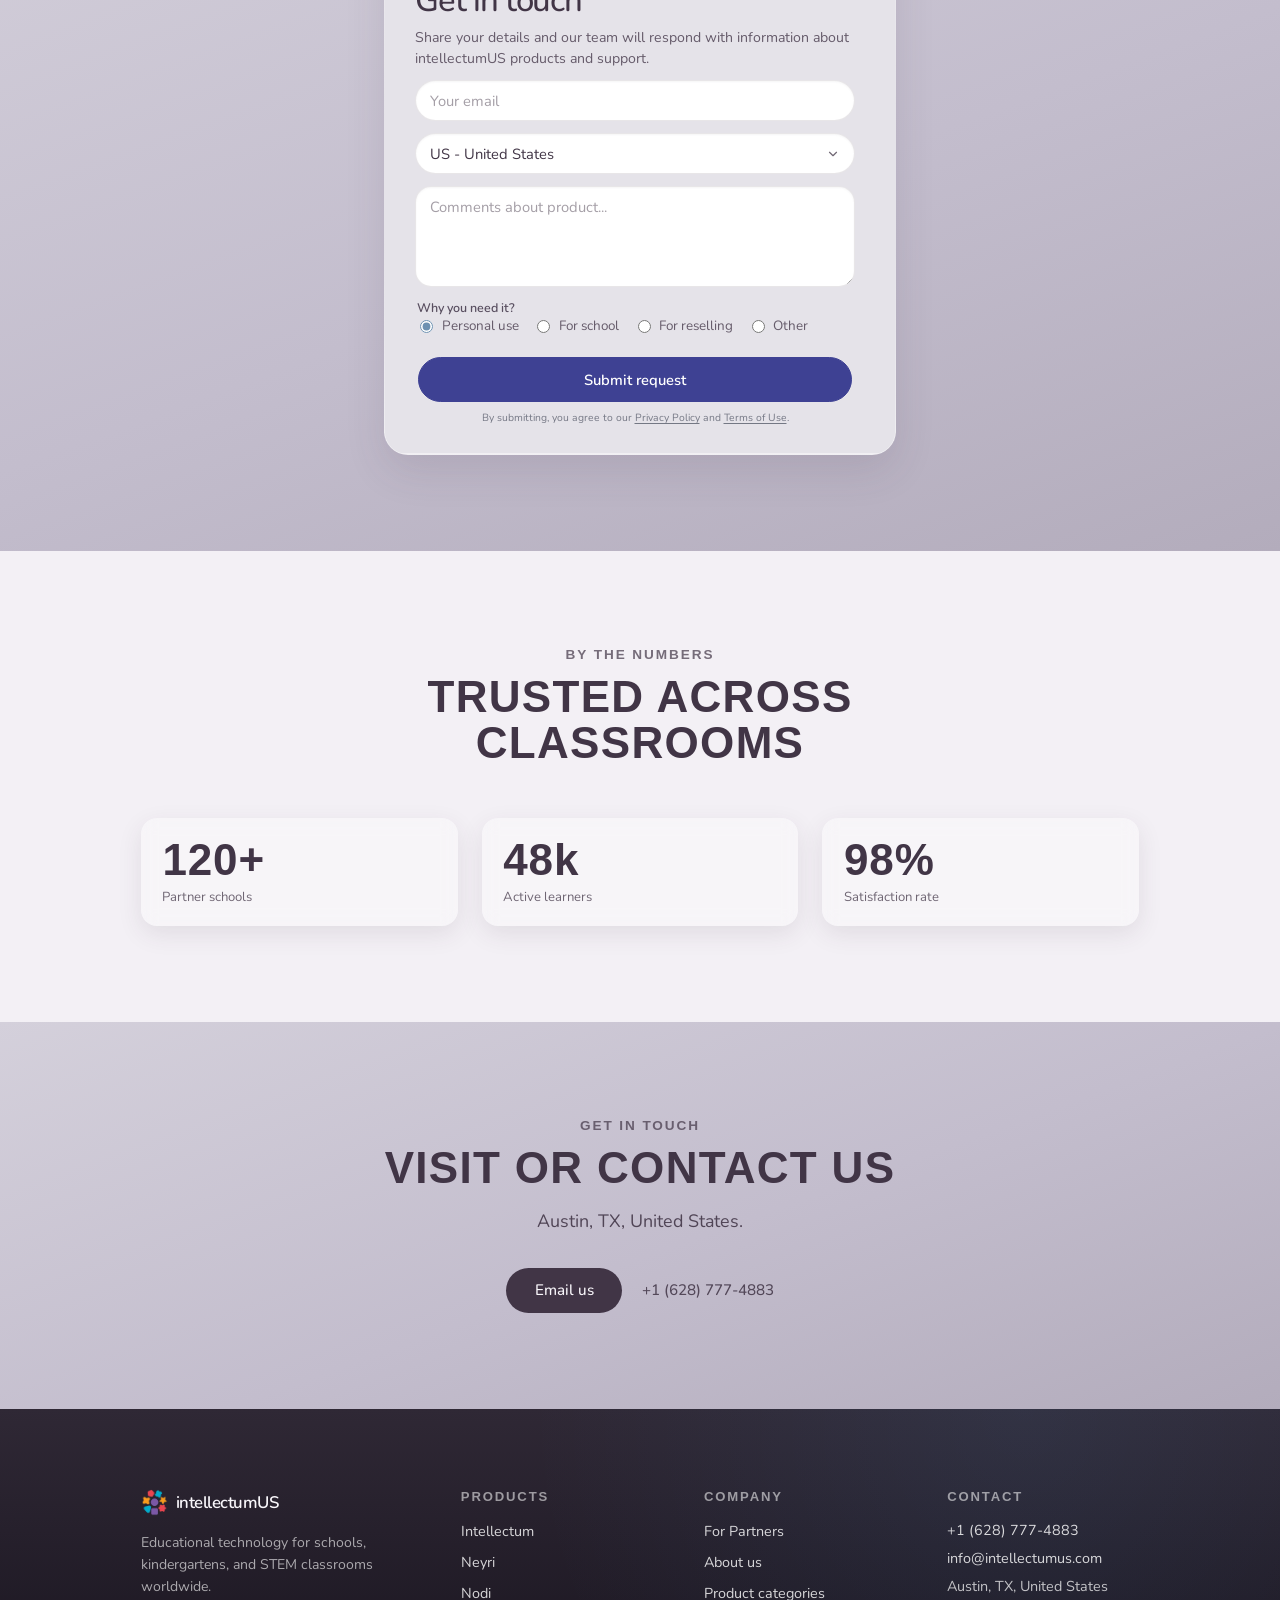
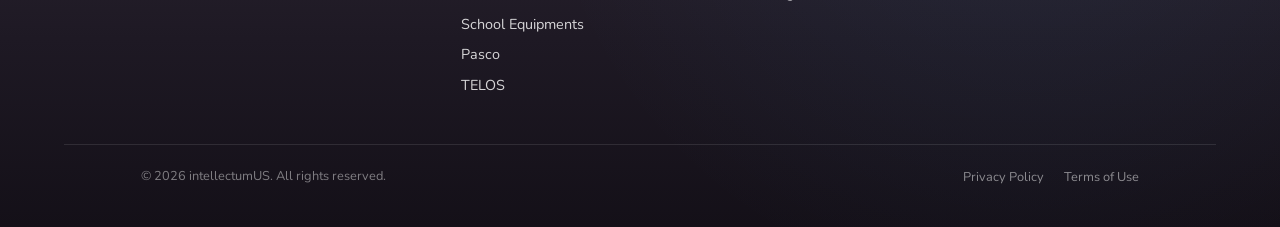
==== commit 232d351a: "Update location references and consent statements across multiple HTML files - Changed location refe" ====
--- a/about.html
+++ b/about.html
@@ -267,11 +267,11 @@
                   >
                 </fieldset>
                 <div class="lead-form__actions">
+                  <button class="lead-form__submit" type="submit" data-i18n="form.submit">Submit request</button>
                   <p class="lead-form__consent">
-                    By submitting this form, you agree to our <a href="/privacy">Privacy Policy</a> and
+                    By submitting, you agree to our <a href="/privacy">Privacy Policy</a> and
                     <a href="/terms">Terms of Use</a>.
                   </p>
-                  <button class="lead-form__submit" type="submit" data-i18n="form.submit">Submit request</button>
                 </div>
               </form>
             </section>
@@ -308,7 +308,7 @@
             <p class="inner-section__eyebrow" data-i18n="about.contact.eyebrow">Get in touch</p>
             <h2 class="inner-section__title" id="about-contact-title" data-i18n="about.contact.title">Visit or contact us</h2>
             <p class="inner-section__lead" data-i18n="about.contact.lead">
-              San Francisco, CA, United States.
+              Austin, TX, United States.
             </p>
             <div class="inner-cta__actions">
               <a class="inner-cta__btn" href="mailto:info@intellectumus.com" data-i18n="about.contact.email">Email us</a>
@@ -363,7 +363,7 @@
             <a href="mailto:info@intellectumus.com">info@intellectumus.com</a>
           </p>
           <p class="site-footer__contact-line" data-i18n="footer.location">
-            San Francisco, CA, United States
+            Austin, TX, United States
           </p>
         </div>
       </div>
--- a/styles.css
+++ b/styles.css
@@ -585,7 +585,8 @@
   flex: 0 1 30rem;
   min-width: min(100%, 17rem);
   display: flex;
-  align-items: stretch;
+  flex-wrap: wrap;
+  align-items: center;
   gap: 0.6rem;
 }
 
@@ -643,6 +644,10 @@
 
   .email-cta .lead-form__submit {
     width: 100%;
+  }
+
+  .email-cta__form .lead-form__consent {
+    text-align: center;
   }
 }
 
@@ -5106,10 +5111,10 @@
 }
 
 .lead-form__consent {
-  margin: 0 0 0.75rem;
-  font-size: 0.75rem;
-  line-height: 1.45;
-  color: rgba(15, 23, 42, 0.62);
+  margin: 0;
+  font-size: 0.68rem;
+  line-height: 1.35;
+  color: rgba(15, 23, 42, 0.55);
 }
 
 .lead-form__consent a {
@@ -5118,12 +5123,27 @@
   text-underline-offset: 2px;
 }
 
+/* Compact band forms: consent on its own row below field + button */
 .email-cta__form .lead-form__consent {
-  color: rgba(255, 255, 255, 0.62);
+  flex: 1 1 100%;
+  order: 10;
+  margin-top: 0.15rem;
+  font-size: 0.62rem;
+  line-height: 1.35;
+  color: rgba(255, 255, 255, 0.52);
 }
 
 .email-cta__form .lead-form__consent a {
-  color: rgba(255, 255, 255, 0.85);
+  color: rgba(255, 255, 255, 0.75);
+}
+
+.lead-form__actions .lead-form__consent {
+  margin-top: 0.55rem;
+  padding: 0 0.25rem;
+  font-size: 0.65rem;
+  line-height: 1.35;
+  text-align: center;
+  color: rgba(15, 23, 42, 0.52);
 }
 
 @media (max-width: 560px) {
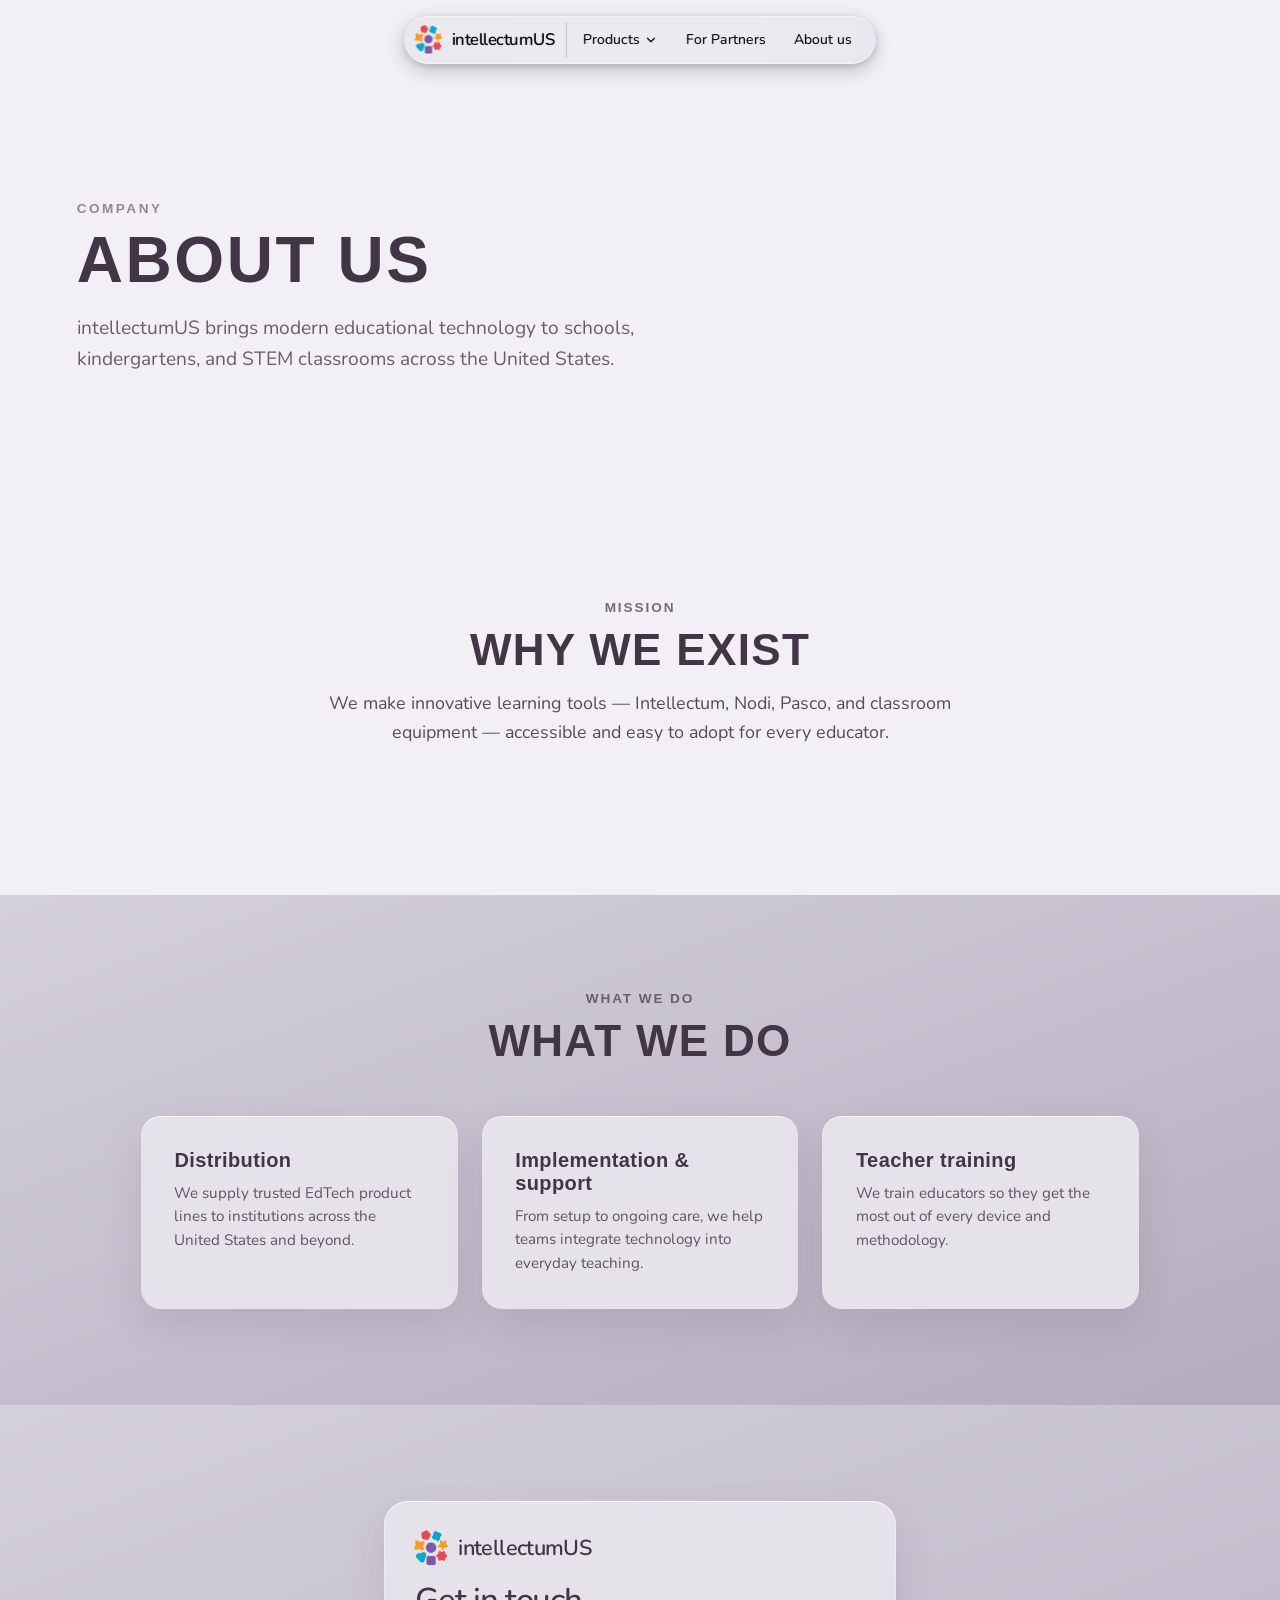
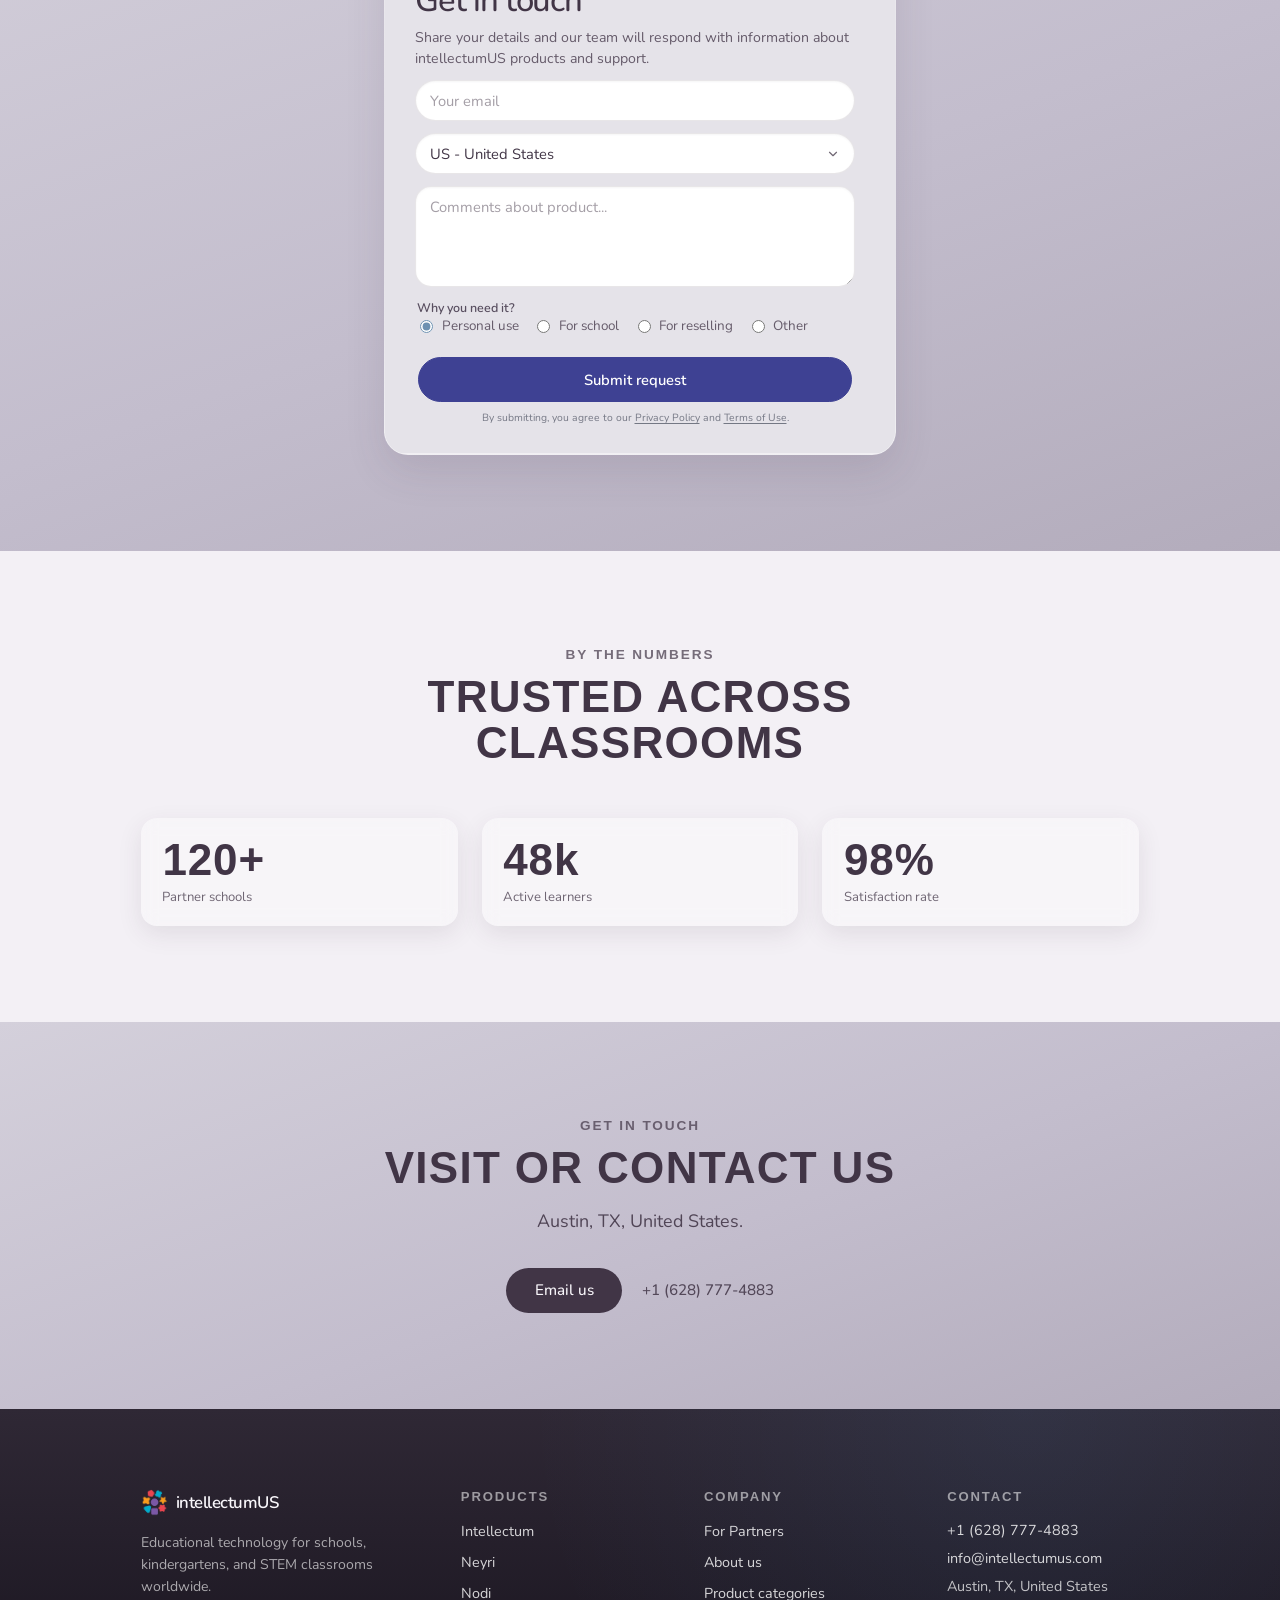
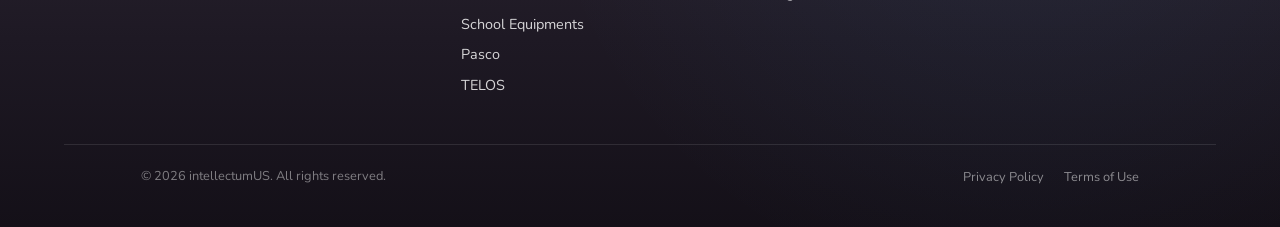
==== commit 480edc0d: "Add tracking functionality and update privacy policy for analytics - Integrated a new tracking scrip" ====
--- a/about.html
+++ b/about.html
@@ -3,14 +3,18 @@
   <head>
     <meta charset="UTF-8" />
     <meta name="viewport" content="width=device-width, initial-scale=1.0" />
-    <title>About us - intellectumUS</title>
+    <meta name="robots" content="index, follow, max-image-preview:large, max-snippet:-1" />
+    <meta name="theme-color" content="#3e4193" />
+    <meta name="author" content="intellectumUS LLC" />
+    <title>About intellectumUS — EdTech for Schools, Kindergartens &amp; STEM Classrooms</title>
     <meta
       name="description"
       content="About intellectumUS — our mission to bring innovative educational technology to schools, kindergartens, and STEM classrooms."
     />
     <link rel="canonical" href="https://www.intellectumus.com/about" />
+    <meta name="keywords" content="about intellectumUS, intellectumUS LLC, educational technology company, EdTech distributor, Austin Texas, STEM" />
     <meta property="og:type" content="website" />
-    <meta property="og:title" content="About us - intellectumUS" />
+    <meta property="og:title" content="About intellectumUS — EdTech for Schools, Kindergartens &amp; STEM Classrooms" />
     <meta property="og:url" content="https://www.intellectumus.com/about" />
     <meta
       property="og:description"
@@ -18,18 +22,22 @@
     />
     <meta property="og:site_name" content="intellectumUS" />
     <meta property="og:locale" content="en_US" />
-    <meta property="og:image" content="https://intellectumus.com/assets/og/og-image.png" />
+    <meta property="og:image" content="https://www.intellectumus.com/assets/og/og-image.png" />
+    <meta property="og:image:type" content="image/png" />
     <meta property="og:image:width" content="1200" />
     <meta property="og:image:height" content="630" />
     <meta property="og:image:alt" content="intellectumUS — Innovations in School Education" />
     <meta name="twitter:card" content="summary_large_image" />
-    <meta name="twitter:title" content="About us - intellectumUS" />
+    <meta name="twitter:title" content="About intellectumUS — EdTech for Schools &amp; STEM Classrooms" />
     <meta
       name="twitter:description"
       content="About intellectumUS — our mission to bring innovative educational technology to schools, kindergartens, and STEM classrooms."
     />
-    <meta name="twitter:image" content="https://intellectumus.com/assets/og/og-image.png" />
+    <meta name="twitter:image" content="https://www.intellectumus.com/assets/og/og-image.png" />
+    <link rel="icon" type="image/svg+xml" href="assets/icon/favicon.svg" />
     <link rel="icon" href="assets/icon/intellectum-128.png" type="image/png" />
+    <link rel="apple-touch-icon" href="assets/icon/intellectum-256.png" />
+    <link rel="manifest" href="site.webmanifest" />
     <link rel="preconnect" href="https://fonts.googleapis.com" />
     <link rel="preconnect" href="https://fonts.gstatic.com" crossorigin />
     <link
@@ -37,6 +45,41 @@
       rel="stylesheet"
     />
     <link rel="stylesheet" href="styles.css" />
+    <script type="application/ld+json">
+      {
+        "@context": "https://schema.org",
+        "@graph": [
+          {
+            "@type": "AboutPage",
+            "url": "https://www.intellectumus.com/about",
+            "name": "About intellectumUS",
+            "description": "intellectumUS brings modern educational technology to schools, kindergartens, and STEM classrooms across the United States.",
+            "about": {
+              "@type": "Organization",
+              "name": "intellectumUS",
+              "legalName": "intellectumUS LLC",
+              "url": "https://www.intellectumus.com/",
+              "logo": "https://www.intellectumus.com/assets/icon/intellectum-256.png",
+              "email": "info@intellectumus.com",
+              "telephone": "+1-628-777-4883",
+              "address": {
+                "@type": "PostalAddress",
+                "addressLocality": "Austin",
+                "addressRegion": "TX",
+                "addressCountry": "US"
+              }
+            }
+          },
+          {
+            "@type": "BreadcrumbList",
+            "itemListElement": [
+              { "@type": "ListItem", "position": 1, "name": "Home", "item": "https://www.intellectumus.com/" },
+              { "@type": "ListItem", "position": 2, "name": "About us", "item": "https://www.intellectumus.com/about" }
+            ]
+          }
+        ]
+      }
+    </script>
   </head>
   <body class="bloom-page is-nav-merged">
     <div class="site-chrome" data-nav-merge="always">
@@ -397,6 +440,7 @@
     </div>
 
     <script defer src="js/config.js"></script>
+    <script defer src="js/track.js"></script>
     <script defer src="js/countries.js"></script>
     <script defer src="js/i18n.js"></script>
     <script defer src="js/app.js"></script>
--- a/styles.css
+++ b/styles.css
@@ -37,7 +37,7 @@
 
   margin: 0;
   min-height: 100vh;
-  scroll-behavior: smooth;
+  scroll-behavior: auto;
   font-family: var(--font-body);
   font-weight: 400;
   color: var(--text-100);
@@ -585,9 +585,26 @@
   flex: 0 1 30rem;
   min-width: min(100%, 17rem);
   display: flex;
-  flex-wrap: wrap;
-  align-items: center;
+  flex-direction: column;
+  gap: 0.5rem;
+}
+
+.email-cta__row {
+  display: flex;
+  flex-wrap: nowrap;
+  align-items: stretch;
   gap: 0.6rem;
+}
+
+.email-cta__consent {
+  margin: 0;
+  font-size: 0.62rem;
+  line-height: 1.35;
+  color: rgba(255, 255, 255, 0.9);
+}
+
+.email-cta__consent a {
+  color: #fff;
 }
 
 /* Honeypot field: hidden from users, used to catch bots. */
@@ -603,12 +620,15 @@
 .email-cta__field {
   flex: 1 1 auto;
   min-width: 0;
+  width: 100%;
 }
 
 .email-cta .lead-form__control {
   background: #fff;
   border: 1.5px solid rgba(255, 255, 255, 0.9);
   box-shadow: inset 0 1px 2px rgba(0, 0, 0, 0.06);
+  width: 100%;
+  box-sizing: border-box;
 }
 
 .email-cta .lead-form__control:focus-within {
@@ -617,6 +637,8 @@
 }
 
 .email-cta .lead-form__field input {
+  width: 100%;
+  box-sizing: border-box;
   padding: 0.82rem 1.1rem;
 }
 
@@ -635,10 +657,34 @@
   border-color: #ffca3f;
 }
 
-@media (max-width: 560px) {
+@media (max-width: 720px) {
+  .email-cta__inner {
+    flex-direction: column;
+    align-items: stretch;
+    justify-content: flex-start;
+    gap: 0.5rem;
+  }
+
+  .email-cta__copy {
+    flex: 0 0 auto;
+  }
+
   .email-cta__form {
+    flex: 0 0 auto;
+    width: 100%;
+    min-width: 0;
+    max-width: none;
+    gap: 0.35rem;
+  }
+
+  .email-cta__row {
     flex-direction: column;
-    flex-basis: 100%;
+    align-items: stretch;
+    gap: 0.45rem;
+  }
+
+  .email-cta__field,
+  .email-cta .lead-form__control {
     width: 100%;
   }
 
@@ -646,7 +692,7 @@
     width: 100%;
   }
 
-  .email-cta__form .lead-form__consent {
+  .email-cta__consent {
     text-align: center;
   }
 }
@@ -677,6 +723,71 @@
 
   .hero-brand__name {
     font-size: clamp(2rem, 4.6vw, 3.25rem);
+  }
+}
+
+/* Desktop: brand + form fill the viewport; hero art ends where the form begins. */
+@media (min-width: 721px) {
+  .hero-art {
+    height: calc(100dvh - var(--hero-form-band, 9.5rem));
+    max-height: calc(100dvh - var(--hero-form-band, 9.5rem));
+  }
+
+  .hero-stage__overlay {
+    top: 0;
+    left: 0;
+    right: 0;
+    bottom: auto;
+    height: calc(100dvh - var(--hero-form-band, 9.5rem));
+    max-height: calc(100dvh - var(--hero-form-band, 9.5rem));
+  }
+
+  .hero-intro {
+    display: flex;
+    flex-direction: column;
+    min-height: 100vh;
+    min-height: 100dvh;
+  }
+
+  .split {
+    min-height: 0;
+    flex: 0 0 auto;
+  }
+
+  .hero-intro > .email-cta {
+    flex: 0 0 auto;
+    margin-top: auto;
+    padding: clamp(1rem, 1.8vw, 1.35rem) var(--panel-edge-gap);
+  }
+
+  .hero-intro > .email-cta .email-cta__inner {
+    gap: clamp(0.7rem, 1.8vw, 1.15rem);
+  }
+
+  .hero-intro > .email-cta .email-cta__title {
+    font-size: clamp(1.15rem, 2vw, 1.55rem);
+    margin-bottom: 0.15rem;
+  }
+
+  .hero-intro > .email-cta .email-cta__lead {
+    font-size: clamp(0.86rem, 1.15vw, 0.95rem);
+    line-height: 1.35;
+  }
+
+  .hero-intro > .email-cta .email-cta__form {
+    gap: 0.35rem;
+  }
+
+  .hero-intro > .email-cta .lead-form__field input {
+    padding: 0.7rem 1rem;
+  }
+
+  .hero-intro > .email-cta .lead-form__submit {
+    padding: 0.7rem 1.3rem;
+  }
+
+  .hero-intro > .email-cta .email-cta__consent {
+    font-size: 0.58rem;
   }
 }
 
@@ -1796,6 +1907,26 @@
   --left-glass-shadow: 20;
   --left-glass-backdrop-filter: blur(18px) saturate(132%) contrast(109%);
   --panel-text-color: #413546;
+  --chrome-glass-dim-boost: 0;
+  --chrome-glass-shade: #1c1826;
+  --chrome-glass-fill: color-mix(
+    in srgb,
+    color-mix(
+      in srgb,
+      var(--panel-tint-color) calc((var(--panel-dim-strength) + var(--chrome-glass-dim-boost)) / 100 * 52%),
+      var(--chrome-glass-shade) calc(var(--chrome-glass-dim-boost) * 2.75%)
+    ),
+    transparent
+  );
+  --chrome-glass-fill-soft: color-mix(
+    in srgb,
+    color-mix(
+      in srgb,
+      var(--panel-tint-color) calc((var(--panel-dim-strength) + var(--chrome-glass-dim-boost)) / 100 * 22%),
+      var(--chrome-glass-shade) calc(var(--chrome-glass-dim-boost) * 1.85%)
+    ),
+    transparent
+  );
   --site-chrome-bar-min-height: 3rem;
   --site-chrome-pad-y: 0.4rem;
   position: fixed;
@@ -1860,10 +1991,9 @@
   border-radius: 999px;
   overflow: visible;
   flex-wrap: nowrap;
-  background: color-mix(
-    in srgb,
-    var(--panel-tint-color) calc(var(--panel-dim-strength) / 100 * 52%),
-    transparent
+  background: var(
+    --chrome-glass-fill,
+    color-mix(in srgb, var(--panel-tint-color) calc(var(--panel-dim-strength) / 100 * 52%), transparent)
   );
   backdrop-filter: var(--left-glass-backdrop-filter);
   -webkit-backdrop-filter: var(--left-glass-backdrop-filter);
@@ -1878,6 +2008,19 @@
     background 0.4s ease,
     padding 0.4s ease,
     gap 0.4s ease;
+}
+
+body.is-chrome-on-dark.is-nav-merged .site-chrome {
+  box-shadow:
+    0 calc(var(--left-glass-shadow) * 0.4px) calc(var(--left-glass-shadow) * 1.25px)
+      rgba(0, 0, 0, calc(0.14 + var(--left-glass-shadow) * 0.006)),
+    0 calc(var(--left-glass-shadow) * 0.12px) calc(var(--left-glass-shadow) * 0.45px)
+      rgba(0, 0, 0, calc(0.09 + var(--left-glass-shadow) * 0.004)),
+    inset 0 1px 1px rgba(255, 255, 255, 0.07);
+}
+
+body.is-chrome-on-dark.is-nav-merged .site-chrome::before {
+  opacity: 0.55;
 }
 
 .bloom-page.is-nav-merged .site-chrome::before {
@@ -1909,10 +2052,9 @@
   border-radius: inherit;
   pointer-events: none;
   z-index: 0;
-  background: color-mix(
-    in srgb,
-    var(--panel-tint-color) calc(var(--panel-dim-strength) / 100 * 22%),
-    transparent
+  background: var(
+    --chrome-glass-fill-soft,
+    color-mix(in srgb, var(--panel-tint-color) calc(var(--panel-dim-strength) / 100 * 22%), transparent)
   );
 }
 
@@ -1963,6 +2105,26 @@
   --left-glass-shadow: 20;
   --left-glass-backdrop-filter: blur(18px) saturate(132%) contrast(109%);
   --panel-text-color: #413546;
+  --chrome-glass-dim-boost: 0;
+  --chrome-glass-shade: #1c1826;
+  --chrome-glass-fill: color-mix(
+    in srgb,
+    color-mix(
+      in srgb,
+      var(--panel-tint-color) calc((var(--panel-dim-strength) + var(--chrome-glass-dim-boost)) / 100 * 52%),
+      var(--chrome-glass-shade) calc(var(--chrome-glass-dim-boost) * 2.75%)
+    ),
+    transparent
+  );
+  --chrome-glass-fill-soft: color-mix(
+    in srgb,
+    color-mix(
+      in srgb,
+      var(--panel-tint-color) calc((var(--panel-dim-strength) + var(--chrome-glass-dim-boost)) / 100 * 22%),
+      var(--chrome-glass-shade) calc(var(--chrome-glass-dim-boost) * 1.85%)
+    ),
+    transparent
+  );
   box-sizing: border-box;
   display: inline-flex;
   align-items: center;
@@ -1973,7 +2135,11 @@
   border-radius: 999px;
   color: var(--panel-text-color);
   text-decoration: none;
-  transition: transform 0.4s ease, opacity 0.4s ease, left 0.4s ease;
+  transition:
+    transform 0.4s ease,
+    opacity 0.4s ease,
+    left 0.4s ease,
+    color 0.3s ease;
 }
 
 .site-brand .brand-mark {
@@ -2002,6 +2168,26 @@
   --left-glass-shadow: 20;
   --left-glass-backdrop-filter: blur(18px) saturate(132%) contrast(109%);
   --panel-text-color: #413546;
+  --chrome-glass-dim-boost: 0;
+  --chrome-glass-shade: #1c1826;
+  --chrome-glass-fill: color-mix(
+    in srgb,
+    color-mix(
+      in srgb,
+      var(--panel-tint-color) calc((var(--panel-dim-strength) + var(--chrome-glass-dim-boost)) / 100 * 52%),
+      var(--chrome-glass-shade) calc(var(--chrome-glass-dim-boost) * 2.75%)
+    ),
+    transparent
+  );
+  --chrome-glass-fill-soft: color-mix(
+    in srgb,
+    color-mix(
+      in srgb,
+      var(--panel-tint-color) calc((var(--panel-dim-strength) + var(--chrome-glass-dim-boost)) / 100 * 22%),
+      var(--chrome-glass-shade) calc(var(--chrome-glass-dim-boost) * 1.85%)
+    ),
+    transparent
+  );
   box-sizing: border-box;
   position: relative;
   display: flex;
@@ -2013,7 +2199,18 @@
   border-radius: 999px;
   color: var(--panel-text-color);
   font-size: 0.88rem;
-  transition: transform 0.4s ease;
+  transition:
+    transform 0.4s ease,
+    color 0.3s ease;
+}
+
+body.is-chrome-on-dark .site-chrome {
+  --chrome-glass-dim-boost: 5;
+}
+
+body.is-chrome-on-dark:not(.is-nav-merged) .site-brand,
+body.is-chrome-on-dark:not(.is-nav-merged) .site-nav {
+  --chrome-glass-dim-boost: 5;
 }
 
 .site-brand.liquid-glass,
@@ -2023,10 +2220,9 @@
 .lead-form__toast.liquid-glass {
   backdrop-filter: var(--left-glass-backdrop-filter);
   -webkit-backdrop-filter: var(--left-glass-backdrop-filter);
-  background: color-mix(
-    in srgb,
-    var(--panel-tint-color) calc(var(--panel-dim-strength) / 100 * 52%),
-    transparent
+  background: var(
+    --chrome-glass-fill,
+    color-mix(in srgb, var(--panel-tint-color) calc(var(--panel-dim-strength) / 100 * 52%), transparent)
   );
   background-blend-mode: normal;
   box-shadow:
@@ -2035,6 +2231,30 @@
     0 calc(var(--left-glass-shadow) * 0.12px) calc(var(--left-glass-shadow) * 0.45px)
       rgba(0, 0, 0, calc(0.08 + var(--left-glass-shadow) * 0.004)),
     inset 0 1px 1px rgba(255, 255, 255, 0.1);
+  transition: background 0.35s ease, box-shadow 0.35s ease;
+}
+
+body.is-chrome-on-dark:not(.is-nav-merged) .site-brand.liquid-glass,
+body.is-chrome-on-dark:not(.is-nav-merged) .site-nav.liquid-glass {
+  box-shadow:
+    0 calc(var(--left-glass-shadow) * 0.4px) calc(var(--left-glass-shadow) * 1.25px)
+      rgba(0, 0, 0, calc(0.16 + var(--left-glass-shadow) * 0.007)),
+    0 calc(var(--left-glass-shadow) * 0.12px) calc(var(--left-glass-shadow) * 0.45px)
+      rgba(0, 0, 0, calc(0.1 + var(--left-glass-shadow) * 0.004)),
+    inset 0 1px 1px rgba(255, 255, 255, 0.05);
+}
+
+body.is-chrome-on-dark:not(.is-nav-merged) .site-brand.liquid-glass::before,
+body.is-chrome-on-dark:not(.is-nav-merged) .site-nav.liquid-glass::before {
+  opacity: 0.42;
+}
+
+.bloom-page.is-nav-merged .site-brand.liquid-glass,
+.bloom-page.is-nav-merged .site-nav.liquid-glass {
+  background: transparent;
+  backdrop-filter: none;
+  -webkit-backdrop-filter: none;
+  box-shadow: none;
 }
 
 .site-brand.liquid-glass::after,
@@ -2048,10 +2268,9 @@
   border-radius: inherit;
   pointer-events: none;
   z-index: 0;
-  background: color-mix(
-    in srgb,
-    var(--panel-tint-color) calc(var(--panel-dim-strength) / 100 * 22%),
-    transparent
+  background: var(
+    --chrome-glass-fill-soft,
+    color-mix(in srgb, var(--panel-tint-color) calc(var(--panel-dim-strength) / 100 * 22%), transparent)
   );
 }
 
@@ -2475,10 +2694,9 @@
   border-radius: 999px;
   overflow: visible;
   flex-wrap: nowrap;
-  background: color-mix(
-    in srgb,
-    var(--panel-tint-color) calc(var(--panel-dim-strength) / 100 * 52%),
-    transparent
+  background: var(
+    --chrome-glass-fill,
+    color-mix(in srgb, var(--panel-tint-color) calc(var(--panel-dim-strength) / 100 * 52%), transparent)
   );
   backdrop-filter: var(--left-glass-backdrop-filter);
   -webkit-backdrop-filter: var(--left-glass-backdrop-filter);
@@ -3452,8 +3670,7 @@
     overflow: visible;
   }
 
-  .site-nav,
-  .bloom-page.is-nav-merged .site-nav {
+  .bloom-page:not(.is-nav-merged) .site-nav {
     position: static;
     grid-column: 2;
     justify-self: center;
@@ -3466,10 +3683,9 @@
     min-height: var(--mobile-tap-size);
     padding: 0.3rem 0.35rem;
     border-radius: 999px;
-    background: color-mix(
-      in srgb,
-      var(--panel-tint-color) calc(var(--panel-dim-strength) / 100 * 52%),
-      transparent
+    background: var(
+      --chrome-glass-fill,
+      color-mix(in srgb, var(--panel-tint-color) calc(var(--panel-dim-strength) / 100 * 52%), transparent)
     );
     backdrop-filter: var(--left-glass-backdrop-filter);
     -webkit-backdrop-filter: var(--left-glass-backdrop-filter);
@@ -3612,15 +3828,19 @@
 
   .email-cta {
     flex: 0 0 auto;
+    margin-top: 0.35rem;
+    padding:
+      clamp(0.65rem, 2vw, 0.85rem)
+      var(--panel-edge-gap)
+      calc(0.6rem + env(safe-area-inset-bottom));
+  }
+
+  .hero-intro > .email-cta {
     margin-top: auto;
-    padding:
-      clamp(0.85rem, 2.5vw, 1.15rem)
-      var(--panel-edge-gap)
-      calc(0.75rem + env(safe-area-inset-bottom));
   }
 
   .email-cta__inner {
-    gap: 0.75rem;
+    gap: 0.5rem;
   }
 
   .email-cta__title {
@@ -4036,6 +4256,16 @@
   .bento-showcase__cell {
     animation: none;
   }
+}
+
+/* Disable nav merge animations while the user is actively scrolling. */
+body.is-scrolling .bloom-page:has(.hero-brand__mark) .site-chrome,
+body.is-scrolling .bloom-page:has(.hero-brand__mark) .site-chrome__cluster,
+body.is-scrolling .bloom-page:has(.hero-brand__mark) .site-chrome__cluster::before,
+body.is-scrolling .bloom-page:has(.hero-brand__mark) .site-chrome__cluster::after,
+body.is-scrolling .bloom-page:has(.hero-brand__mark) .site-chrome__cluster .site-brand,
+body.is-scrolling .bloom-page:has(.hero-brand__mark) .site-chrome__cluster .site-nav {
+  transition: none !important;
 }
 
 /* ---------- Stub pages (Partners / About) ---------- */
@@ -4599,6 +4829,108 @@
 
 .inner-page__hero--media .inner-page__lead {
   color: color-mix(in srgb, #f6f4fa 88%, transparent);
+}
+
+.inner-page__hero--telos {
+  --hero-bg: url("assets/telos/hero.png");
+}
+
+.inner-page__hero--telos + .email-cta--telos-hero .email-cta__copy {
+  display: block;
+}
+
+@media (min-width: 721px) {
+  .inner-page__hero--telos.inner-page__hero--media {
+    /* 16:9 image at full width — avoid vertical crop on 27–32" screens */
+    min-height: clamp(28rem, 56.25vw, 100svh);
+    background-size: cover;
+    background-position: center center;
+  }
+
+  .inner-page__hero--telos::before {
+    display: none;
+  }
+
+  .inner-page__hero--telos .inner-page__hero-inner {
+    position: relative;
+    z-index: 0;
+    padding: clamp(1.25rem, 2.5vw, 2rem) clamp(1.5rem, 3vw, 2.25rem);
+  }
+
+  .inner-page__hero--telos .inner-page__hero-inner::before {
+    content: "";
+    position: absolute;
+    inset: 0;
+    z-index: -1;
+    border-radius: 1rem;
+    background: linear-gradient(
+      135deg,
+      rgba(20, 16, 24, 0.9) 0%,
+      rgba(31, 25, 36, 0.78) 60%,
+      rgba(31, 25, 36, 0.55) 100%
+    );
+  }
+}
+
+@media (max-width: 720px) {
+  .inner-page__hero--telos {
+    --hero-bg: url("assets/telos/hero-mobile.webp");
+    align-items: flex-end;
+    min-height: clamp(34rem, 92svh, 42rem);
+    padding: clamp(5.5rem, 14vh, 7rem) 0 0;
+    background-position: center top;
+  }
+
+  .inner-page__hero--telos::before {
+    display: none;
+  }
+
+  .inner-page__hero--telos .inner-page__hero-inner {
+    position: relative;
+    z-index: 0;
+    align-self: stretch;
+    max-width: none;
+    width: 100%;
+    margin-top: auto;
+    padding: clamp(1rem, 4vw, 1.35rem) clamp(1rem, 4vw, 1.5rem)
+      max(1.25rem, env(safe-area-inset-bottom));
+    box-sizing: border-box;
+  }
+
+  .inner-page__hero--telos .inner-page__hero-inner::before {
+    content: "";
+    position: absolute;
+    inset: 0;
+    z-index: -1;
+    border-radius: 0;
+    background: linear-gradient(
+      180deg,
+      rgba(20, 16, 24, 0.45) 0%,
+      rgba(20, 16, 24, 0.62) 100%
+    );
+  }
+
+  .inner-page__hero--telos .inner-page__eyebrow,
+  .inner-page__hero--telos .inner-page__lead,
+  .inner-page__hero--telos .inner-hero__actions {
+    display: none;
+  }
+
+  .inner-page__hero--telos .inner-page__title {
+    margin-bottom: 0;
+    font-size: clamp(1.65rem, 7.5vw, 2.15rem);
+    line-height: 1.05;
+  }
+
+  .inner-page__hero--telos + .email-cta--telos-hero {
+    padding-top: clamp(2rem, 6vw, 2.75rem);
+  }
+}
+
+@media (max-width: 420px) {
+  .inner-page__hero--telos {
+    --hero-bg: url("assets/telos/hero-mobile-400.webp");
+  }
 }
 
 .inner-hero__actions {
@@ -4713,6 +5045,859 @@
   max-width: 24rem;
 }
 
+.media-frame--photo {
+  display: block;
+  max-width: 56rem;
+  margin-inline: auto;
+  border: none;
+  background: #fff;
+  overflow: visible;
+  box-shadow:
+    inset 0 1px 0 rgba(255, 255, 255, 0.65),
+    0 16px 40px rgba(65, 53, 70, 0.12);
+}
+
+.media-frame--photo::after {
+  content: none;
+}
+
+.media-frame--photo > picture {
+  display: block;
+  line-height: 0;
+}
+
+.media-frame--photo img {
+  display: block;
+  width: 100%;
+  height: auto;
+  max-width: 100%;
+  object-fit: unset;
+}
+
+.split-section__media .media-frame--split {
+  max-width: none;
+}
+
+/* ---------- TELOS: intro section ---------- */
+.telos-intro {
+  --telos-intro-accent: #4f7fd4;
+  background:
+    radial-gradient(ellipse 90% 55% at 50% -15%, color-mix(in srgb, var(--telos-intro-accent) 10%, transparent), transparent),
+    var(--bloom-mist);
+}
+
+.telos-intro__inner {
+  display: flex;
+  flex-direction: column;
+  gap: clamp(1.75rem, 4.5vw, 3rem);
+  padding-top: clamp(2.5rem, 6vw, 4.5rem);
+  padding-bottom: clamp(2.5rem, 6vw, 4.5rem);
+}
+
+.telos-intro__head {
+  max-width: 44rem;
+  margin: 0 auto;
+  text-align: center;
+}
+
+.telos-intro__eyebrow {
+  margin: 0 0 0.85rem;
+  font-family: "Rajdhani", "Segoe UI", ui-sans-serif, sans-serif;
+  font-size: 0.82rem;
+  font-weight: 700;
+  letter-spacing: 0.16em;
+  text-transform: uppercase;
+  color: var(--telos-intro-accent);
+}
+
+.telos-intro__title {
+  margin: 0 0 1rem;
+  font-family: "Rajdhani", "Segoe UI", ui-sans-serif, sans-serif;
+  font-size: clamp(1.85rem, 4.5vw, 2.85rem);
+  font-weight: 700;
+  line-height: 1.05;
+  letter-spacing: 0.02em;
+  text-transform: uppercase;
+  color: #1a2b4b;
+}
+
+.telos-intro__lead {
+  margin: 0;
+  font-size: clamp(1rem, 2.2vw, 1.15rem);
+  line-height: 1.65;
+  color: color-mix(in srgb, var(--bloom-ink) 72%, transparent);
+}
+
+.telos-intro__figure {
+  margin: 0;
+  width: 100%;
+}
+
+.telos-intro__visual {
+  position: relative;
+  max-width: 58rem;
+  margin-inline: auto;
+  border-radius: 1.35rem;
+  overflow: hidden;
+  background: #fff;
+  box-shadow:
+    0 2px 4px rgba(26, 43, 75, 0.04),
+    0 20px 48px rgba(26, 43, 75, 0.1);
+}
+
+.telos-intro__visual::after {
+  content: "";
+  position: absolute;
+  inset: 0;
+  border-radius: inherit;
+  box-shadow: inset 0 0 0 1px color-mix(in srgb, var(--telos-intro-accent) 14%, transparent);
+  pointer-events: none;
+}
+
+.telos-intro__visual picture {
+  display: block;
+  line-height: 0;
+}
+
+.telos-intro__visual img {
+  display: block;
+  width: 100%;
+  height: auto;
+}
+
+.telos-intro__footer {
+  max-width: 52rem;
+  margin: 0 auto;
+  text-align: center;
+}
+
+.telos-intro__tags-label {
+  margin: 0 0 clamp(0.85rem, 2.5vw, 1.15rem);
+  font-family: "Rajdhani", "Segoe UI", ui-sans-serif, sans-serif;
+  font-size: 0.75rem;
+  font-weight: 700;
+  letter-spacing: 0.14em;
+  text-transform: uppercase;
+  color: color-mix(in srgb, var(--bloom-ink) 55%, transparent);
+}
+
+.telos-intro__chips {
+  display: grid;
+  grid-template-columns: repeat(2, minmax(0, 1fr));
+  gap: 0.65rem;
+  margin: 0;
+  padding: 0;
+  list-style: none;
+}
+
+.telos-intro__chip {
+  display: flex;
+  align-items: center;
+  gap: 0.55rem;
+  padding: 0.7rem 0.95rem;
+  border-radius: 0.85rem;
+  background: color-mix(in srgb, #ffffff 88%, var(--bloom-mist));
+  border: 1px solid color-mix(in srgb, var(--telos-intro-accent) 16%, transparent);
+  box-shadow:
+    inset 0 1px 0 rgba(255, 255, 255, 0.85),
+    0 4px 14px rgba(26, 43, 75, 0.05);
+  font-family: "Rajdhani", "Segoe UI", ui-sans-serif, sans-serif;
+  font-size: clamp(0.82rem, 2.8vw, 0.92rem);
+  font-weight: 600;
+  letter-spacing: 0.03em;
+  color: #1a2b4b;
+  text-align: left;
+}
+
+.telos-intro__chip::before {
+  content: "";
+  flex-shrink: 0;
+  width: 0.45rem;
+  height: 0.45rem;
+  border-radius: 50%;
+  background: var(--telos-intro-accent);
+  box-shadow: 0 0 0 3px color-mix(in srgb, var(--telos-intro-accent) 18%, transparent);
+}
+
+@media (min-width: 640px) {
+  .telos-intro__chips {
+    grid-template-columns: repeat(3, minmax(0, 1fr));
+    gap: 0.75rem;
+  }
+
+  .telos-intro__chip {
+    padding: 0.75rem 1.05rem;
+    justify-content: center;
+    text-align: center;
+  }
+
+  .telos-intro__chip::before {
+    display: none;
+  }
+}
+
+@media (min-width: 960px) {
+  .telos-intro__chips {
+    gap: 0.85rem 1rem;
+  }
+
+  .telos-intro__chip {
+    font-size: 0.92rem;
+  }
+}
+
+/* ---------- TELOS: how it works section ---------- */
+.telos-how {
+  --telos-how-accent: #5c63c7;
+  background:
+    radial-gradient(ellipse 75% 45% at 15% 0%, color-mix(in srgb, var(--telos-how-accent) 14%, transparent), transparent),
+    radial-gradient(ellipse 60% 40% at 95% 100%, color-mix(in srgb, #4f7fd4 10%, transparent), transparent),
+    linear-gradient(160deg, #d4d0db 0%, #c3bdcd 55%, #b3acbc 100%);
+}
+
+.telos-how__inner {
+  display: flex;
+  flex-direction: column;
+  gap: clamp(1.75rem, 4.5vw, 3rem);
+  padding-top: clamp(2.5rem, 6vw, 4.5rem);
+  padding-bottom: clamp(2.5rem, 6vw, 4.5rem);
+}
+
+.telos-how__head {
+  max-width: 44rem;
+  margin: 0 auto;
+  text-align: center;
+}
+
+.telos-how__eyebrow {
+  margin: 0 0 0.85rem;
+  font-family: "Rajdhani", "Segoe UI", ui-sans-serif, sans-serif;
+  font-size: 0.82rem;
+  font-weight: 700;
+  letter-spacing: 0.16em;
+  text-transform: uppercase;
+  color: var(--telos-how-accent);
+}
+
+.telos-how__title {
+  margin: 0 0 0.85rem;
+  font-family: "Rajdhani", "Segoe UI", ui-sans-serif, sans-serif;
+  font-size: clamp(1.85rem, 4.5vw, 2.85rem);
+  font-weight: 700;
+  line-height: 1.05;
+  letter-spacing: 0.02em;
+  text-transform: uppercase;
+  color: #1a2b4b;
+}
+
+.telos-how__lead {
+  margin: 0;
+  font-size: clamp(0.98rem, 2.2vw, 1.12rem);
+  line-height: 1.65;
+  color: color-mix(in srgb, var(--bloom-ink) 72%, transparent);
+}
+
+.telos-how__grid {
+  display: grid;
+  grid-template-columns: minmax(0, 1.05fr) minmax(0, 0.95fr);
+  align-items: start;
+  gap: clamp(1.75rem, 4vw, 3rem);
+}
+
+.telos-how__steps {
+  list-style: none;
+  margin: 0;
+  padding: 0;
+  display: grid;
+  gap: clamp(0.75rem, 2vw, 1rem);
+}
+
+.telos-how__step {
+  display: grid;
+  grid-template-columns: auto 1fr;
+  gap: 0.9rem 1rem;
+  align-items: start;
+  padding: clamp(1rem, 2.5vw, 1.2rem) clamp(1rem, 2.8vw, 1.35rem);
+  border-radius: 1rem;
+  background: color-mix(in srgb, #ffffff 72%, transparent);
+  border: 1px solid color-mix(in srgb, #ffffff 55%, var(--bloom-ink));
+  box-shadow:
+    inset 0 1px 0 rgba(255, 255, 255, 0.75),
+    0 8px 24px rgba(26, 43, 75, 0.07);
+  backdrop-filter: blur(6px);
+}
+
+.telos-how__step-num {
+  display: inline-flex;
+  align-items: center;
+  justify-content: center;
+  width: 2.35rem;
+  height: 2.35rem;
+  border-radius: 50%;
+  background: linear-gradient(145deg, var(--telos-how-accent), color-mix(in srgb, var(--telos-how-accent) 75%, #4f7fd4));
+  color: #fff;
+  font-family: "Rajdhani", "Segoe UI", ui-sans-serif, sans-serif;
+  font-size: 1.05rem;
+  font-weight: 700;
+  box-shadow: 0 4px 12px color-mix(in srgb, var(--telos-how-accent) 35%, transparent);
+}
+
+.telos-how__step-title {
+  margin: 0.1rem 0 0.35rem;
+  font-family: "Rajdhani", "Segoe UI", ui-sans-serif, sans-serif;
+  font-size: clamp(1rem, 2.4vw, 1.12rem);
+  font-weight: 700;
+  letter-spacing: 0.02em;
+  color: #1a2b4b;
+}
+
+.telos-how__step-text {
+  margin: 0;
+  font-size: clamp(0.88rem, 2.2vw, 0.95rem);
+  line-height: 1.55;
+  color: color-mix(in srgb, var(--bloom-ink) 68%, transparent);
+}
+
+.telos-how__figure {
+  margin: 0;
+  min-width: 0;
+}
+
+.telos-how__visual {
+  position: relative;
+  border-radius: 1.35rem;
+  overflow: hidden;
+  background: #fff;
+  box-shadow:
+    0 2px 4px rgba(26, 43, 75, 0.04),
+    0 20px 48px rgba(26, 43, 75, 0.12);
+}
+
+.telos-how__visual::after {
+  content: "";
+  position: absolute;
+  inset: 0;
+  border-radius: inherit;
+  box-shadow: inset 0 0 0 1px color-mix(in srgb, var(--telos-how-accent) 16%, transparent);
+  pointer-events: none;
+}
+
+.telos-how__visual picture {
+  display: block;
+  line-height: 0;
+}
+
+.telos-how__visual img {
+  display: block;
+  width: 100%;
+  height: auto;
+}
+
+@media (min-width: 861px) {
+  .telos-how__figure {
+    position: sticky;
+    top: clamp(5rem, 12vh, 7rem);
+  }
+}
+
+@media (max-width: 860px) {
+  .telos-how__grid {
+    display: flex;
+    flex-direction: column;
+    gap: clamp(1.25rem, 3.5vw, 1.75rem);
+  }
+
+  .telos-how__steps {
+    order: 3;
+  }
+
+  .telos-how__figure {
+    order: 2;
+    width: 100%;
+    max-width: 28rem;
+    margin-inline: auto;
+  }
+}
+
+/* ---------- TELOS: audience section ---------- */
+.telos-who {
+  --telos-who-accent: #4ea3e0;
+  background:
+    radial-gradient(ellipse 70% 50% at 85% 10%, color-mix(in srgb, var(--telos-who-accent) 12%, transparent), transparent),
+    radial-gradient(ellipse 55% 40% at 10% 90%, color-mix(in srgb, #5c63c7 8%, transparent), transparent),
+    linear-gradient(160deg, #d4d0db 0%, #c3bdcd 55%, #b3acbc 100%);
+}
+
+.telos-who__inner {
+  display: flex;
+  flex-direction: column;
+  gap: clamp(1.75rem, 4.5vw, 2.75rem);
+  padding-top: clamp(2.5rem, 6vw, 4.5rem);
+  padding-bottom: clamp(2.5rem, 6vw, 4.5rem);
+}
+
+.telos-who__head {
+  max-width: 44rem;
+  margin: 0 auto;
+  text-align: center;
+}
+
+.telos-who__eyebrow {
+  margin: 0 0 0.85rem;
+  font-family: "Rajdhani", "Segoe UI", ui-sans-serif, sans-serif;
+  font-size: 0.82rem;
+  font-weight: 700;
+  letter-spacing: 0.16em;
+  text-transform: uppercase;
+  color: var(--telos-who-accent);
+}
+
+.telos-who__title {
+  margin: 0 0 0.85rem;
+  font-family: "Rajdhani", "Segoe UI", ui-sans-serif, sans-serif;
+  font-size: clamp(1.85rem, 4.5vw, 2.85rem);
+  font-weight: 700;
+  line-height: 1.05;
+  letter-spacing: 0.02em;
+  text-transform: uppercase;
+  color: #1a2b4b;
+}
+
+.telos-who__lead {
+  margin: 0;
+  font-size: clamp(0.98rem, 2.2vw, 1.12rem);
+  line-height: 1.65;
+  color: color-mix(in srgb, var(--bloom-ink) 72%, transparent);
+}
+
+.telos-who__roles {
+  list-style: none;
+  margin: 0 auto;
+  padding: 0;
+  display: grid;
+  grid-template-columns: 1fr;
+  gap: clamp(0.65rem, 2vw, 0.85rem);
+  max-width: 54rem;
+}
+
+.telos-who__role {
+  display: grid;
+  grid-template-columns: auto 1fr;
+  gap: 0.85rem 1rem;
+  align-items: center;
+  padding: clamp(0.95rem, 2.5vw, 1.15rem) clamp(1rem, 2.8vw, 1.35rem);
+  border-radius: 1rem;
+  background: color-mix(in srgb, #ffffff 72%, transparent);
+  border: 1px solid color-mix(in srgb, #ffffff 55%, var(--bloom-ink));
+  box-shadow:
+    inset 0 1px 0 rgba(255, 255, 255, 0.75),
+    0 8px 24px rgba(26, 43, 75, 0.07);
+  backdrop-filter: blur(6px);
+}
+
+.telos-who__role-icon {
+  display: inline-flex;
+  align-items: center;
+  justify-content: center;
+  width: 2.5rem;
+  height: 2.5rem;
+  border-radius: 50%;
+  background: color-mix(in srgb, var(--telos-who-accent) 14%, #ffffff);
+  color: var(--telos-who-accent);
+  flex-shrink: 0;
+}
+
+.telos-who__role-icon svg {
+  width: 1.2rem;
+  height: 1.2rem;
+}
+
+.telos-who__role-label {
+  font-family: "Rajdhani", "Segoe UI", ui-sans-serif, sans-serif;
+  font-size: clamp(0.92rem, 2.4vw, 1.02rem);
+  font-weight: 600;
+  letter-spacing: 0.03em;
+  line-height: 1.35;
+  color: #1a2b4b;
+}
+
+@media (min-width: 560px) {
+  .telos-who__roles {
+    grid-template-columns: repeat(2, minmax(0, 1fr));
+  }
+}
+
+@media (min-width: 900px) {
+  .telos-who__roles {
+    grid-template-columns: repeat(6, minmax(0, 1fr));
+  }
+
+  .telos-who__role:nth-child(1),
+  .telos-who__role:nth-child(2),
+  .telos-who__role:nth-child(3) {
+    grid-column: span 2;
+  }
+
+  .telos-who__role:nth-child(4) {
+    grid-column: 2 / span 2;
+  }
+
+  .telos-who__role:nth-child(5) {
+    grid-column: 4 / span 2;
+  }
+}
+
+/* ---------- TELOS: key features section ---------- */
+.telos-features {
+  --telos-features-accent: #4f7fd4;
+  background:
+    radial-gradient(ellipse 80% 50% at 50% -10%, color-mix(in srgb, var(--telos-features-accent) 10%, transparent), transparent),
+    var(--bloom-mist);
+}
+
+.telos-features__inner {
+  display: flex;
+  flex-direction: column;
+  gap: clamp(1.75rem, 4.5vw, 2.75rem);
+  padding-top: clamp(2.5rem, 6vw, 4.5rem);
+  padding-bottom: clamp(2.5rem, 6vw, 4.5rem);
+}
+
+.telos-features__head {
+  max-width: 44rem;
+  margin: 0 auto;
+  text-align: center;
+}
+
+.telos-features__eyebrow {
+  margin: 0 0 0.85rem;
+  font-family: "Rajdhani", "Segoe UI", ui-sans-serif, sans-serif;
+  font-size: 0.82rem;
+  font-weight: 700;
+  letter-spacing: 0.16em;
+  text-transform: uppercase;
+  color: var(--telos-features-accent);
+}
+
+.telos-features__title {
+  margin: 0 0 0.85rem;
+  font-family: "Rajdhani", "Segoe UI", ui-sans-serif, sans-serif;
+  font-size: clamp(1.85rem, 4.5vw, 2.85rem);
+  font-weight: 700;
+  line-height: 1.05;
+  letter-spacing: 0.02em;
+  text-transform: uppercase;
+  color: #1a2b4b;
+}
+
+.telos-features__lead {
+  margin: 0;
+  font-size: clamp(0.98rem, 2.2vw, 1.12rem);
+  line-height: 1.65;
+  color: color-mix(in srgb, var(--bloom-ink) 72%, transparent);
+}
+
+.telos-features__grid {
+  list-style: none;
+  margin: 0 auto;
+  padding: 0;
+  display: grid;
+  grid-template-columns: 1fr;
+  gap: clamp(0.6rem, 2vw, 0.75rem);
+  max-width: 58rem;
+}
+
+.telos-features__item {
+  display: grid;
+  grid-template-columns: auto 1fr;
+  gap: 0.75rem 0.9rem;
+  align-items: start;
+  padding: clamp(0.85rem, 2.2vw, 1rem) clamp(0.95rem, 2.5vw, 1.15rem);
+  border-radius: 0.9rem;
+  background: color-mix(in srgb, #ffffff 88%, var(--bloom-mist));
+  border: 1px solid color-mix(in srgb, var(--telos-features-accent) 14%, transparent);
+  box-shadow:
+    inset 0 1px 0 rgba(255, 255, 255, 0.85),
+    0 4px 14px rgba(26, 43, 75, 0.05);
+}
+
+.telos-features__check {
+  display: inline-flex;
+  align-items: center;
+  justify-content: center;
+  width: 1.65rem;
+  height: 1.65rem;
+  margin-top: 0.1rem;
+  border-radius: 50%;
+  background: color-mix(in srgb, var(--telos-features-accent) 16%, #ffffff);
+  color: var(--telos-features-accent);
+  flex-shrink: 0;
+}
+
+.telos-features__check svg {
+  width: 0.85rem;
+  height: 0.85rem;
+}
+
+.telos-features__label {
+  font-size: clamp(0.88rem, 2.2vw, 0.96rem);
+  font-weight: 500;
+  line-height: 1.45;
+  color: color-mix(in srgb, var(--bloom-ink) 82%, transparent);
+}
+
+@media (min-width: 560px) {
+  .telos-features__grid {
+    grid-template-columns: repeat(2, minmax(0, 1fr));
+  }
+}
+
+@media (min-width: 960px) {
+  .telos-features__grid {
+    grid-template-columns: repeat(4, minmax(0, 1fr));
+  }
+}
+
+/* ---------- TELOS: spotlight blocks (Observe / Analyze / Develop) ---------- */
+.telos-spotlight {
+  --telos-spotlight-accent: #4f7fd4;
+}
+
+.telos-spotlight--observe {
+  --telos-spotlight-accent: #4ea3e0;
+}
+
+.telos-spotlight--analyze {
+  --telos-spotlight-accent: #5c63c7;
+}
+
+.telos-spotlight--develop {
+  --telos-spotlight-accent: #4f7fd4;
+}
+
+.telos-spotlight .inner-section__inner {
+  padding-top: clamp(2.5rem, 6vw, 4.5rem);
+  padding-bottom: clamp(2.5rem, 6vw, 4.5rem);
+}
+
+.telos-spotlight__grid {
+  display: grid;
+  grid-template-columns: minmax(0, 1.05fr) minmax(0, 0.95fr);
+  align-items: center;
+  gap: clamp(2rem, 5vw, 4rem);
+}
+
+.telos-spotlight__copy {
+  min-width: 0;
+}
+
+.telos-spotlight__intro {
+  min-width: 0;
+}
+
+.telos-spotlight__body {
+  min-width: 0;
+}
+
+.telos-spotlight__eyebrow {
+  margin: 0 0 0.85rem;
+  font-family: "Rajdhani", "Segoe UI", ui-sans-serif, sans-serif;
+  font-size: 0.82rem;
+  font-weight: 700;
+  letter-spacing: 0.16em;
+  text-transform: uppercase;
+  color: var(--telos-spotlight-accent);
+}
+
+.telos-spotlight__title {
+  margin: 0 0 1rem;
+  font-family: "Rajdhani", "Segoe UI", ui-sans-serif, sans-serif;
+  font-size: clamp(1.85rem, 4.2vw, 2.65rem);
+  font-weight: 700;
+  line-height: 1.06;
+  letter-spacing: 0.02em;
+  color: #1a2b4b;
+}
+
+.telos-spotlight__lead {
+  margin: 0 0 clamp(1.5rem, 3vw, 2rem);
+  max-width: 34rem;
+  font-size: clamp(0.98rem, 2vw, 1.1rem);
+  line-height: 1.6;
+  color: color-mix(in srgb, var(--bloom-ink) 72%, transparent);
+}
+
+.telos-spotlight__features {
+  list-style: none;
+  margin: 0;
+  padding: 0;
+  display: grid;
+  gap: clamp(1rem, 2.5vw, 1.35rem);
+}
+
+.telos-spotlight__feature {
+  display: grid;
+  grid-template-columns: auto 1fr;
+  gap: 0.9rem 1rem;
+  align-items: start;
+}
+
+.telos-spotlight__icon {
+  display: inline-flex;
+  align-items: center;
+  justify-content: center;
+  width: 2.75rem;
+  height: 2.75rem;
+  border-radius: 50%;
+  background: color-mix(in srgb, var(--telos-spotlight-accent) 14%, #ffffff);
+  color: var(--telos-spotlight-accent);
+  flex-shrink: 0;
+}
+
+.telos-spotlight__icon svg {
+  width: 1.25rem;
+  height: 1.25rem;
+}
+
+.telos-spotlight__feature-title {
+  margin: 0 0 0.2rem;
+  font-family: "Rajdhani", "Segoe UI", ui-sans-serif, sans-serif;
+  font-size: 1.05rem;
+  font-weight: 700;
+  letter-spacing: 0.02em;
+  color: #1a2b4b;
+}
+
+.telos-spotlight__feature-text {
+  margin: 0;
+  font-size: 0.92rem;
+  line-height: 1.5;
+  color: color-mix(in srgb, var(--bloom-ink) 68%, transparent);
+}
+
+.telos-spotlight__visual {
+  position: relative;
+  border-radius: 1.35rem;
+  overflow: hidden;
+  background: #fff;
+  box-shadow:
+    0 4px 6px rgba(26, 43, 75, 0.04),
+    0 24px 48px rgba(26, 43, 75, 0.1);
+}
+
+.telos-spotlight__visual picture {
+  display: block;
+  line-height: 0;
+}
+
+.telos-spotlight__visual img {
+  display: block;
+  width: 100%;
+  height: auto;
+}
+
+.telos-spotlight__visual--placeholder {
+  display: flex;
+  align-items: center;
+  justify-content: center;
+  aspect-ratio: 5 / 6;
+  min-height: clamp(16rem, 42vw, 22rem);
+  background:
+    repeating-linear-gradient(
+      135deg,
+      color-mix(in srgb, var(--telos-spotlight-accent) 6%, #ffffff) 0,
+      color-mix(in srgb, var(--telos-spotlight-accent) 6%, #ffffff) 12px,
+      #ffffff 12px,
+      #ffffff 24px
+    ),
+    linear-gradient(160deg, #f8f9fc 0%, #eef1f7 100%);
+  border: 2px dashed color-mix(in srgb, var(--telos-spotlight-accent) 28%, transparent);
+  box-shadow:
+    0 4px 6px rgba(26, 43, 75, 0.04),
+    0 16px 32px rgba(26, 43, 75, 0.08);
+}
+
+.telos-spotlight__visual-label {
+  font-family: "Rajdhani", "Segoe UI", ui-sans-serif, sans-serif;
+  font-size: 0.82rem;
+  font-weight: 600;
+  letter-spacing: 0.12em;
+  text-transform: uppercase;
+  color: color-mix(in srgb, var(--telos-spotlight-accent) 55%, var(--bloom-ink));
+  opacity: 0.7;
+}
+
+@media (min-width: 861px) {
+  .telos-spotlight--reverse .telos-spotlight__copy {
+    order: 2;
+  }
+
+  .telos-spotlight--reverse .telos-spotlight__visual {
+    order: 1;
+  }
+
+  .telos-spotlight__visual:not(.telos-spotlight__visual--placeholder) {
+    aspect-ratio: 5 / 6;
+    min-height: 22rem;
+  }
+
+  .telos-spotlight__visual:not(.telos-spotlight__visual--placeholder) img {
+    width: 100%;
+    height: 100%;
+    object-fit: cover;
+    object-position: 72% center;
+  }
+
+  .telos-spotlight--analyze .telos-spotlight__visual img,
+  .telos-spotlight--observe .telos-spotlight__visual img,
+  .telos-spotlight--develop .telos-spotlight__visual img {
+    object-position: center center;
+  }
+}
+
+@media (max-width: 860px) {
+  .telos-spotlight__grid {
+    display: flex;
+    flex-direction: column;
+    gap: clamp(1rem, 3vw, 1.5rem);
+  }
+
+  .telos-spotlight__copy {
+    display: contents;
+  }
+
+  .telos-spotlight__intro {
+    order: 1;
+  }
+
+  .telos-spotlight__visual {
+    order: 2;
+    width: 100%;
+    max-width: 28rem;
+    margin-inline: auto;
+  }
+
+  .telos-spotlight__body {
+    order: 3;
+  }
+
+  .telos-spotlight__title {
+    margin-bottom: 0.35rem;
+  }
+
+  .telos-spotlight__visual--placeholder {
+    aspect-ratio: 1 / 1;
+    min-height: 0;
+  }
+
+  .telos-spotlight__visual img {
+    width: 100%;
+    height: auto;
+    object-fit: unset;
+    object-position: unset;
+  }
+}
+
 /* ---------- Product pages: two-column split ---------- */
 .split-section {
   display: grid;
@@ -5123,20 +6308,15 @@
   text-underline-offset: 2px;
 }
 
-/* Compact band forms: consent on its own row below field + button */
-.email-cta__form .lead-form__consent {
-  flex: 1 1 100%;
-  order: 10;
-  margin-top: 0.15rem;
-  font-size: 0.62rem;
-  line-height: 1.35;
-  color: rgba(255, 255, 255, 0.52);
-}
-
-.email-cta__form .lead-form__consent a {
-  color: rgba(255, 255, 255, 0.75);
-}
-
+.email-cta .lead-form__consent {
+  color: rgba(255, 255, 255, 0.9);
+}
+
+.email-cta .lead-form__consent a {
+  color: #fff;
+}
+
+/* Compact band forms: consent sits below the form row */
 .lead-form__actions .lead-form__consent {
   margin-top: 0.55rem;
   padding: 0 0.25rem;
